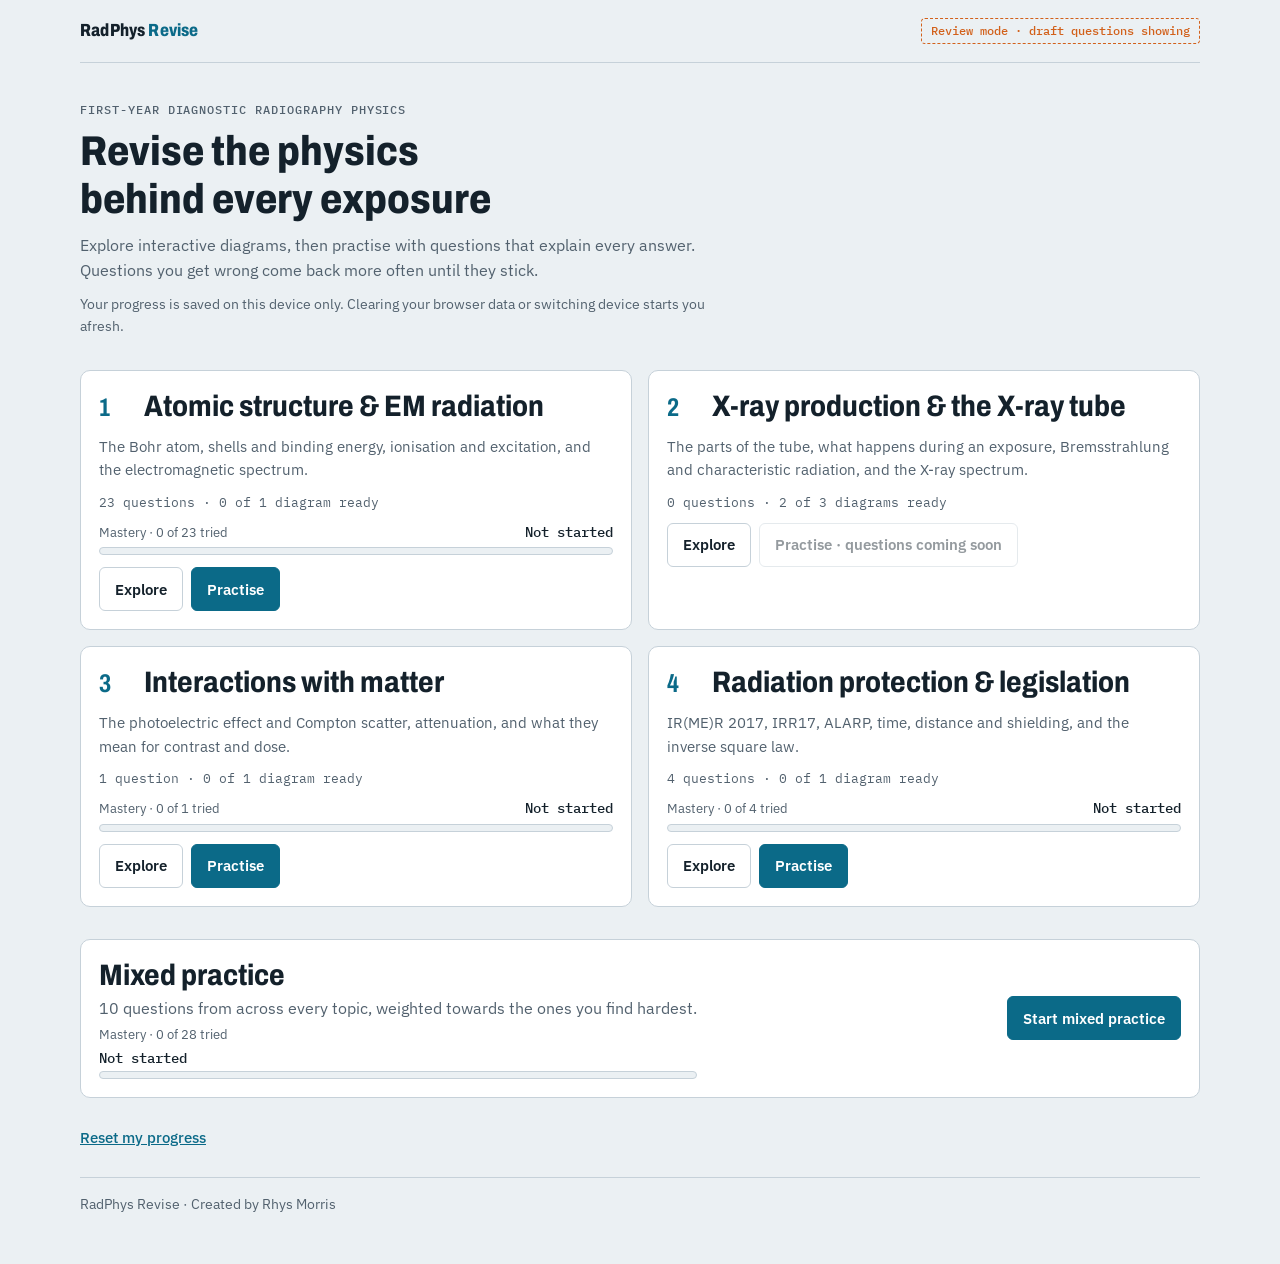
==== index.html @ 55dccd08 "Initial version of RadPhys Revise App shell (topics, explore, practise, mastery tracking, offline su" ====
<!doctype html>
<html lang="en-GB">
<head>
<meta charset="utf-8">
<meta name="viewport" content="width=device-width, initial-scale=1, viewport-fit=cover">
<title>RadPhys Revise</title>
<meta name="claude:viewport-fit-sides" content="cover">
<meta name="description" content="Revision for first-year diagnostic radiography physics: interactive diagrams and practice questions.">
<meta name="theme-color" content="#0B6A88">
<link rel="manifest" href="manifest.webmanifest">
<link rel="icon" href="icons/icon.svg" type="image/svg+xml">
<link rel="preconnect" href="https://fonts.googleapis.com">
<link rel="preconnect" href="https://fonts.gstatic.com" crossorigin>
<link rel="stylesheet" href="https://fonts.googleapis.com/css2?family=Archivo:wdth,wght@75..100,500..800&family=IBM+Plex+Mono:wght@400;500&family=IBM+Plex+Sans:wght@400;500;600&display=swap">
<link rel="stylesheet" href="css/app.css">
</head>
<body>
<main id="app" class="wrap" tabindex="-1">
  <p class="loading">Loading RadPhys Revise…</p>
</main>
<noscript><p class="wrap">RadPhys Revise needs JavaScript turned on.</p></noscript>
<script type="module" src="js/app.js"></script>
</body>
</html>
---- css/app.css ----
/* Layout: single centred column of views (home, explore, practise); explorer modules are diagram + panel, stacking on phones. */
:root {
  --paper: #EBF0F3;
  --surface: #FFFFFF;
  --ink: #14212B;
  --muted: #52616E;
  --line: #C6D1D9;
  --accent: #0B6A88;
  --accent-ink: #FFFFFF;
  --good: #1E7A45;
  --bad: #B3261E;
  --electron: #2A5FD4;
  --photon: #A12F88;
  --heat: #D2601A;
  --oil: #EEE8D6;
  --vacuum: #F8FAFC;
  --glass: #7FA6B9;
  --lead: #47505A;
  --metal: #8F9AA4;
  --tungsten: #59626B;
  --copper: #B06A33;
  --al: #B4C0C9;
  --font-display: "Archivo", "Arial Narrow", "Helvetica Neue", Arial, sans-serif;
  --font-body: "IBM Plex Sans", "Segoe UI", system-ui, sans-serif;
  --font-mono: "IBM Plex Mono", ui-monospace, Consolas, monospace;
}
@media (prefers-color-scheme: dark) {
  :root:not([data-theme="light"]) {
    --paper: #0D141A; --surface: #151F27; --ink: #E2E9EF; --muted: #92A2AF; --line: #2A3843;
    --accent: #4CB3D3; --accent-ink: #06222C; --good: #5CC98A; --bad: #F2877F;
    --electron: #7AA2FF; --photon: #E27BCB; --heat: #F28A3C;
    --oil: #2A2719; --vacuum: #0F1920; --glass: #5F8597; --lead: #8D97A1; --metal: #76818B;
    --tungsten: #A9B2BA; --copper: #D08F59; --al: #5E6C77; color-scheme: dark;
  }
}
:root[data-theme="dark"] {
  --paper: #0D141A; --surface: #151F27; --ink: #E2E9EF; --muted: #92A2AF; --line: #2A3843;
  --accent: #4CB3D3; --accent-ink: #06222C; --good: #5CC98A; --bad: #F2877F;
  --electron: #7AA2FF; --photon: #E27BCB; --heat: #F28A3C;
  --oil: #2A2719; --vacuum: #0F1920; --glass: #5F8597; --lead: #8D97A1; --metal: #76818B;
  --tungsten: #A9B2BA; --copper: #D08F59; --al: #5E6C77; color-scheme: dark;
}

* { box-sizing: border-box; }
html { -webkit-text-size-adjust: 100%; }
body {
  margin: 0;
  background: var(--paper); color: var(--ink);
  font: 16px/1.55 var(--font-body);
  padding-top: env(safe-area-inset-top, 0px);
  padding-bottom: env(safe-area-inset-bottom, 0px);
  padding-left: max(16px, env(safe-area-inset-left, 0px));
  padding-right: max(16px, env(safe-area-inset-right, 0px));
}
[hidden] { display: none !important; }
.wrap { max-width: 1120px; margin: 0 auto; display: grid; gap: 32px; padding-block: 0 48px; }
main:focus, [tabindex="-1"]:focus { outline: none; }
.loading { color: var(--muted); padding-block: 40px; }

h1, h2, h3 { font-family: var(--font-display); font-stretch: 85%; text-wrap: balance; margin: 0; line-height: 1.15; }
h1 { font-size: clamp(1.9rem, 4vw, 2.6rem); font-weight: 800; }
h2 { font-size: clamp(1.4rem, 3vw, 1.85rem); font-weight: 750; }
h3 { font-size: 1.1rem; font-weight: 700; font-stretch: 90%; }
p { margin: 0; }
a { color: var(--accent); }
.eyebrow { font: 500 0.75rem/1.2 var(--font-mono); letter-spacing: 0.08em; text-transform: uppercase; color: var(--muted); }
.muted { color: var(--muted); }
.sr { position: absolute; width: 1px; height: 1px; overflow: hidden; clip: rect(0 0 0 0); white-space: nowrap; }

/* Header and footer */
header.top { display: flex; flex-wrap: wrap; gap: 12px 20px; align-items: center; justify-content: space-between; padding-block: 18px; border-bottom: 1px solid var(--line); }
.brand { font: 800 1.1rem/1 var(--font-display); font-stretch: 80%; letter-spacing: 0.01em; color: var(--ink); text-decoration: none; }
.brand span { color: var(--accent); }
.crumbs { display: flex; flex-wrap: wrap; gap: 6px 14px; align-items: center; font-size: 0.92rem; }
.flag { font: 500 0.75rem/1.2 var(--font-mono); padding: 5px 9px; border: 1px dashed var(--heat); color: var(--heat); border-radius: 4px; }
footer.bottom { border-top: 1px solid var(--line); padding-top: 16px; color: var(--muted); font-size: 0.88rem; display: flex; flex-wrap: wrap; gap: 10px 24px; justify-content: space-between; align-items: center; }

/* Buttons */
button, .btn { font: 600 0.95rem/1 var(--font-body); color: var(--ink); background: var(--surface); border: 1px solid var(--line); border-radius: 6px; padding: 11px 15px; cursor: pointer; min-height: 44px; text-decoration: none; display: inline-flex; align-items: center; justify-content: center; gap: 6px; }
button:hover:not(:disabled), .btn:hover { border-color: var(--accent); }
button.primary, .btn.primary { background: var(--accent); color: var(--accent-ink); border-color: var(--accent); }
button.danger { color: var(--bad); border-color: var(--bad); }
button:disabled, .btn[aria-disabled="true"] { opacity: 0.45; cursor: default; pointer-events: none; }
button.link { background: none; border: none; padding: 0; min-height: 0; color: var(--accent); text-decoration: underline; font-weight: 500; }
:focus-visible { outline: 3px solid var(--accent); outline-offset: 2px; }
.controls { display: flex; flex-wrap: wrap; gap: 8px; }

/* Home */
.intro { display: grid; gap: 10px; max-width: 66ch; padding-top: 8px; }
.intro p { color: var(--muted); }
.device-note { font-size: 0.9rem; color: var(--muted); display: flex; gap: 8px; align-items: baseline; }
.topics { display: grid; grid-template-columns: repeat(2, minmax(0, 1fr)); gap: 16px; }
@media (max-width: 760px) { .topics { grid-template-columns: minmax(0, 1fr); } }
.topic { background: var(--surface); border: 1px solid var(--line); border-radius: 10px; padding: 18px; display: grid; gap: 12px; align-content: start; }
.topic-head { display: flex; gap: 14px; align-items: baseline; }
.topic-num { font: 700 1.6rem/1 var(--font-display); font-stretch: 75%; color: var(--accent); min-width: 1.2em; }
.topic p.blurb { color: var(--muted); font-size: 0.95rem; }
.counts { font: 400 0.8rem var(--font-mono); color: var(--muted); }
.mastery { display: grid; gap: 4px; }
.mastery-top { display: flex; justify-content: space-between; font-size: 0.82rem; color: var(--muted); }
.mastery-top b { font: 500 0.85rem var(--font-mono); color: var(--ink); font-variant-numeric: tabular-nums; }
.bar { height: 8px; border-radius: 4px; background: var(--paper); border: 1px solid var(--line); overflow: hidden; }
.bar i { display: block; height: 100%; background: var(--accent); }
.mixed { background: var(--surface); border: 1px solid var(--line); border-radius: 10px; padding: 18px; display: flex; flex-wrap: wrap; gap: 12px 24px; align-items: center; justify-content: space-between; }
.mixed div { display: grid; gap: 4px; max-width: 60ch; }
.reset-row { display: flex; flex-wrap: wrap; gap: 8px; align-items: center; }

/* Explore */
.module { display: grid; gap: 16px; }
.module-head { display: grid; gap: 6px; max-width: 70ch; }
.module-head p { color: var(--muted); }
.coming { background: var(--surface); border: 1px dashed var(--line); border-radius: 10px; padding: 18px; display: grid; gap: 4px; }
.coming p { color: var(--muted); }
.grid { display: grid; grid-template-columns: minmax(0, 3fr) minmax(0, 2fr); gap: 20px; align-items: start; }
@media (max-width: 880px) { .grid { grid-template-columns: minmax(0, 1fr); } }
.stage { background: var(--surface); border: 1px solid var(--line); border-radius: 10px; padding: 12px; display: grid; gap: 10px; min-width: 0; }
.stage svg { width: 100%; height: auto; display: block; }
.scale-note { font: 400 0.75rem/1.3 var(--font-mono); color: var(--muted); }
.panel { display: grid; gap: 16px; min-width: 0; }

/* Practise */
.practise { display: grid; gap: 20px; max-width: 760px; width: 100%; }
.q-meta { display: flex; flex-wrap: wrap; gap: 8px 14px; align-items: center; justify-content: space-between; }
.progress-dots { display: flex; gap: 4px; flex-wrap: wrap; }
.progress-dots i { width: 18px; height: 6px; border-radius: 3px; background: var(--line); }
.progress-dots i.done { background: var(--accent); }
.progress-dots i.now { background: var(--ink); }
.tags { display: flex; flex-wrap: wrap; gap: 6px; }
.tag { font: 500 0.72rem/1 var(--font-mono); padding: 5px 8px; border-radius: 999px; border: 1px solid var(--line); color: var(--muted); text-transform: uppercase; letter-spacing: 0.05em; }
.tag.draft { border-color: var(--heat); color: var(--heat); border-style: dashed; }
.tag.stretch { border-color: var(--accent); color: var(--accent); }
.q-card { background: var(--surface); border: 1px solid var(--line); border-radius: 10px; padding: 20px; display: grid; gap: 18px; }
.q-text { font: 600 1.15rem/1.45 var(--font-body); text-wrap: pretty; }
fieldset { border: 0; margin: 0; padding: 0; display: grid; gap: 8px; min-width: 0; }
.opt { display: flex; gap: 12px; align-items: flex-start; padding: 12px 14px; border: 1px solid var(--line); border-radius: 8px; cursor: pointer; background: var(--surface); }
.opt:hover { border-color: var(--accent); }
.opt input { margin: 3px 0 0; width: 18px; height: 18px; accent-color: var(--accent); flex: none; }
.opt:not(.is-correct, .is-wrong):has(input:checked) { border-color: var(--accent); box-shadow: inset 3px 0 0 var(--accent); }
.opt:has(input:focus-visible) { outline: 3px solid var(--accent); outline-offset: 2px; }
.opt .mark { margin-left: auto; font: 600 0.78rem var(--font-body); white-space: nowrap; }
.opt.is-correct { border-color: var(--good); box-shadow: inset 3px 0 0 var(--good); }
.opt.is-correct .mark { color: var(--good); }
.opt.is-wrong { border-color: var(--bad); box-shadow: inset 3px 0 0 var(--bad); }
.opt.is-wrong .mark { color: var(--bad); }
.locked .opt { cursor: default; }
.locked .opt:hover { border-color: var(--line); }
.locked .opt.is-correct:hover { border-color: var(--good); }
.locked .opt.is-wrong:hover { border-color: var(--bad); }
.field { display: grid; gap: 6px; }
.field label { font-weight: 600; }
.num-row { display: flex; gap: 10px; align-items: center; }
input[type="text"], textarea { font: 400 1rem var(--font-body); color: var(--ink); background: var(--paper); border: 1px solid var(--line); border-radius: 6px; padding: 10px 12px; width: 100%; }
.num-row input { max-width: 12rem; font-family: var(--font-mono); }
.unit { font: 500 1rem var(--font-mono); color: var(--muted); }
textarea { min-height: 9rem; resize: vertical; }
.feedback { display: grid; gap: 10px; border-top: 1px solid var(--line); padding-top: 16px; }
.verdict { font: 700 1.05rem var(--font-display); font-stretch: 90%; display: flex; gap: 8px; align-items: center; }
.verdict.good { color: var(--good); }
.verdict.bad { color: var(--bad); }
.verdict.self { color: var(--accent); }
.why { background: var(--paper); border-radius: 6px; padding: 10px 12px; font-size: 0.95rem; }
.working { margin: 0; padding-left: 1.3em; display: grid; gap: 4px; font-family: var(--font-mono); font-size: 0.92rem; }
.model { background: var(--paper); border-radius: 6px; padding: 12px 14px; display: grid; gap: 6px; }
.points { display: grid; gap: 6px; }
.point { display: flex; gap: 10px; align-items: flex-start; padding: 8px 10px; border: 1px solid var(--line); border-radius: 6px; cursor: pointer; }
.point input { margin: 3px 0 0; width: 18px; height: 18px; accent-color: var(--accent); flex: none; }
.point:has(input:checked) { border-color: var(--accent); }
.results { display: grid; gap: 16px; }
.score { font: 800 clamp(2.4rem, 7vw, 3.4rem)/1 var(--font-display); font-stretch: 80%; font-variant-numeric: tabular-nums; }
.review-list { list-style: none; margin: 0; padding: 0; display: grid; gap: 1px; background: var(--line); border: 1px solid var(--line); border-radius: 10px; overflow: hidden; }
.review-list li { background: var(--surface); padding: 12px 14px; display: flex; gap: 12px; align-items: baseline; }
.review-list .res { font: 600 0.8rem var(--font-mono); min-width: 4.5em; }
.res.good { color: var(--good); }
.res.bad { color: var(--bad); }
.res.self { color: var(--accent); }
.empty { background: var(--surface); border: 1px solid var(--line); border-radius: 10px; padding: 20px; display: grid; gap: 10px; }

/* ---------- Diagrams: tube ---------- */
.stepper { display: grid; gap: 12px; background: var(--surface); border: 1px solid var(--line); border-radius: 10px; padding: 16px; }
.step-meta { display: flex; align-items: center; justify-content: space-between; gap: 12px; }
.dots { display: flex; gap: 6px; }
.dots i { width: 22px; height: 6px; border-radius: 3px; background: var(--line); }
.dots i.on { background: var(--accent); }
.caption { min-height: 7.5em; display: grid; gap: 6px; align-content: start; }
.caption strong { font-family: var(--font-display); font-stretch: 90%; font-size: 1.05rem; }
.key { display: grid; grid-template-columns: repeat(2, minmax(0, 1fr)); gap: 6px; list-style: none; margin: 0; padding: 0; }
.key button { width: 100%; text-align: left; justify-content: flex-start; gap: 10px; font-weight: 500; padding: 8px 10px; }
.key button[aria-pressed="true"] { border-color: var(--accent); box-shadow: inset 3px 0 0 var(--accent); }
.num { font: 500 0.78rem/1 var(--font-mono); width: 24px; height: 24px; border-radius: 50%; display: inline-grid; place-items: center; background: var(--ink); color: var(--surface); flex: none; }
.key button[aria-pressed="true"] .num { background: var(--accent); color: var(--accent-ink); }
.part-card { background: var(--surface); border: 1px solid var(--line); border-radius: 10px; padding: 16px; display: grid; gap: 8px; }
.part-card .tip { font-size: 0.92rem; color: var(--muted); border-top: 1px solid var(--line); padding-top: 8px; }
.part-card .tip b { color: var(--ink); }

.oil { fill: var(--oil); }
.housing { fill: none; stroke: var(--lead); stroke-width: 7; }
.glass { fill: var(--vacuum); stroke: var(--glass); stroke-width: 3; }
.window { stroke: var(--vacuum); stroke-width: 4; stroke-dasharray: 3 3; }
.port { fill: var(--oil); }
.al { fill: var(--al); stroke: var(--lead); stroke-width: 1; }
.wire { stroke: var(--lead); stroke-width: 4; fill: none; }
.cup { fill: var(--metal); stroke: var(--lead); stroke-width: 1.5; }
.coil { fill: none; stroke: var(--tungsten); stroke-width: 2.2; stroke-linejoin: round; }
.disc { fill: var(--metal); stroke: var(--lead); stroke-width: 1.5; }
.track { stroke: var(--tungsten); stroke-width: 6; stroke-linecap: round; }
.stem { fill: var(--metal); }
.rotor { fill: var(--copper); stroke: var(--lead); stroke-width: 1.5; }
.stator { fill: var(--lead); }
.stator-coil { stroke: var(--copper); stroke-width: 2; }
.pol { font: 600 20px var(--font-mono); fill: var(--muted); }
.hit { fill: transparent; }
.part { cursor: pointer; transition: opacity .25s; }
svg.has-sel .part:not(.sel) { opacity: 0.35; }
.part.sel { filter: drop-shadow(0 0 5px var(--accent)); }
.badge circle { fill: var(--ink); }
.badge text { font: 500 13px var(--font-mono); fill: var(--surface); text-anchor: middle; dominant-baseline: central; }
.badge line { stroke: var(--ink); stroke-width: 1.2; }
.badge { cursor: pointer; }
.badge.sel circle { fill: var(--accent); }
.badge.sel text { fill: var(--accent-ink); }
.fx { opacity: 0; transition: opacity .5s; pointer-events: none; }
.on-1 .fx-1, .on-2 .fx-2, .on-3 .fx-3, .on-4 .fx-4, .on-5 .fx-5 { opacity: 1; }
.electron { fill: var(--electron); }
.photon { fill: none; stroke: var(--photon); stroke-width: 2.4; stroke-dasharray: 14 6; animation: flow 0.9s linear infinite; }
.photon.weak { stroke-width: 1.8; }
.stop { stroke: var(--photon); stroke-width: 2.4; }
.beam { fill: var(--photon); opacity: 0.12; }
.spin { fill: none; stroke: var(--accent); stroke-width: 2.5; stroke-dasharray: 10 6; animation: flow 0.6s linear infinite; }
.spin-head { fill: var(--accent); }
.fxlabel { font: 600 13px var(--font-mono); }
.fxlabel.heat-t { fill: var(--heat); }
.fxlabel.ph-t { fill: var(--photon); }
.fxlabel.el-t { fill: var(--electron); }
@keyframes flow { to { stroke-dashoffset: -20; } }

/* ---------- Diagrams: spectrum ---------- */
.sliders { display: grid; gap: 14px; background: var(--surface); border: 1px solid var(--line); border-radius: 10px; padding: 16px; }
.slider { display: grid; gap: 4px; }
.slider-top { display: flex; justify-content: space-between; align-items: baseline; gap: 8px; }
.slider label { font-weight: 600; }
.slider output { font: 500 1rem var(--font-mono); font-variant-numeric: tabular-nums; }
.slider small { color: var(--muted); font-size: 0.85rem; }
input[type="range"] { width: 100%; accent-color: var(--accent); min-height: 32px; }
.readouts { display: grid; grid-template-columns: repeat(2, minmax(0, 1fr)); gap: 1px; background: var(--line); border: 1px solid var(--line); border-radius: 10px; overflow: hidden; }
.readout { background: var(--surface); padding: 12px 14px; display: grid; gap: 2px; }
.readout span { font-size: 0.8rem; color: var(--muted); }
.readout b { font: 500 1.15rem var(--font-mono); font-variant-numeric: tabular-nums; }
.pill { display: inline-block; font: 600 0.8rem/1 var(--font-body); padding: 5px 8px; border-radius: 999px; border: 1px solid currentColor; }
.pill.yes { color: var(--photon); }
.pill.no { color: var(--muted); }
.summary { font-size: 0.95rem; background: var(--surface); border: 1px solid var(--line); border-radius: 10px; padding: 14px 16px; }
.try { display: grid; gap: 8px; }
.try ol { margin: 0; padding-left: 1.3em; display: grid; gap: 6px; color: var(--muted); }
.try ol b { color: var(--ink); font-weight: 600; }
.axis line, .axis path { stroke: var(--line); }
.axis text, .ax-title { font: 400 12px var(--font-mono); fill: var(--muted); }
.ax-title { font-size: 12.5px; }
.grid-l { stroke: var(--line); stroke-dasharray: 2 4; }
.curve { fill: none; stroke: var(--photon); stroke-width: 2.4; stroke-linejoin: round; }
.area { fill: var(--photon); opacity: 0.14; }
.pinned { fill: none; stroke: var(--muted); stroke-width: 2; stroke-dasharray: 6 5; }
.kvline { stroke: var(--accent); stroke-width: 1.5; stroke-dasharray: 4 4; }
.kvlabel { font: 600 12px var(--font-mono); fill: var(--accent); }
.linelabel { font: 600 12px var(--font-mono); fill: var(--photon); }
.meanmark { fill: var(--ink); }
.meanlabel { font: 500 11.5px var(--font-mono); fill: var(--ink); }
.legend { display: flex; flex-wrap: wrap; gap: 6px 18px; font: 400 0.8rem var(--font-mono); color: var(--muted); }
.legend i { display: inline-block; width: 22px; height: 0; border-top: 2.5px solid var(--photon); vertical-align: middle; margin-right: 6px; }
.legend i.dash { border-top: 2px dashed var(--muted); }

@media (prefers-reduced-motion: reduce) {
  .photon, .spin { animation: none; }
  .fx, .part { transition: none; }
}
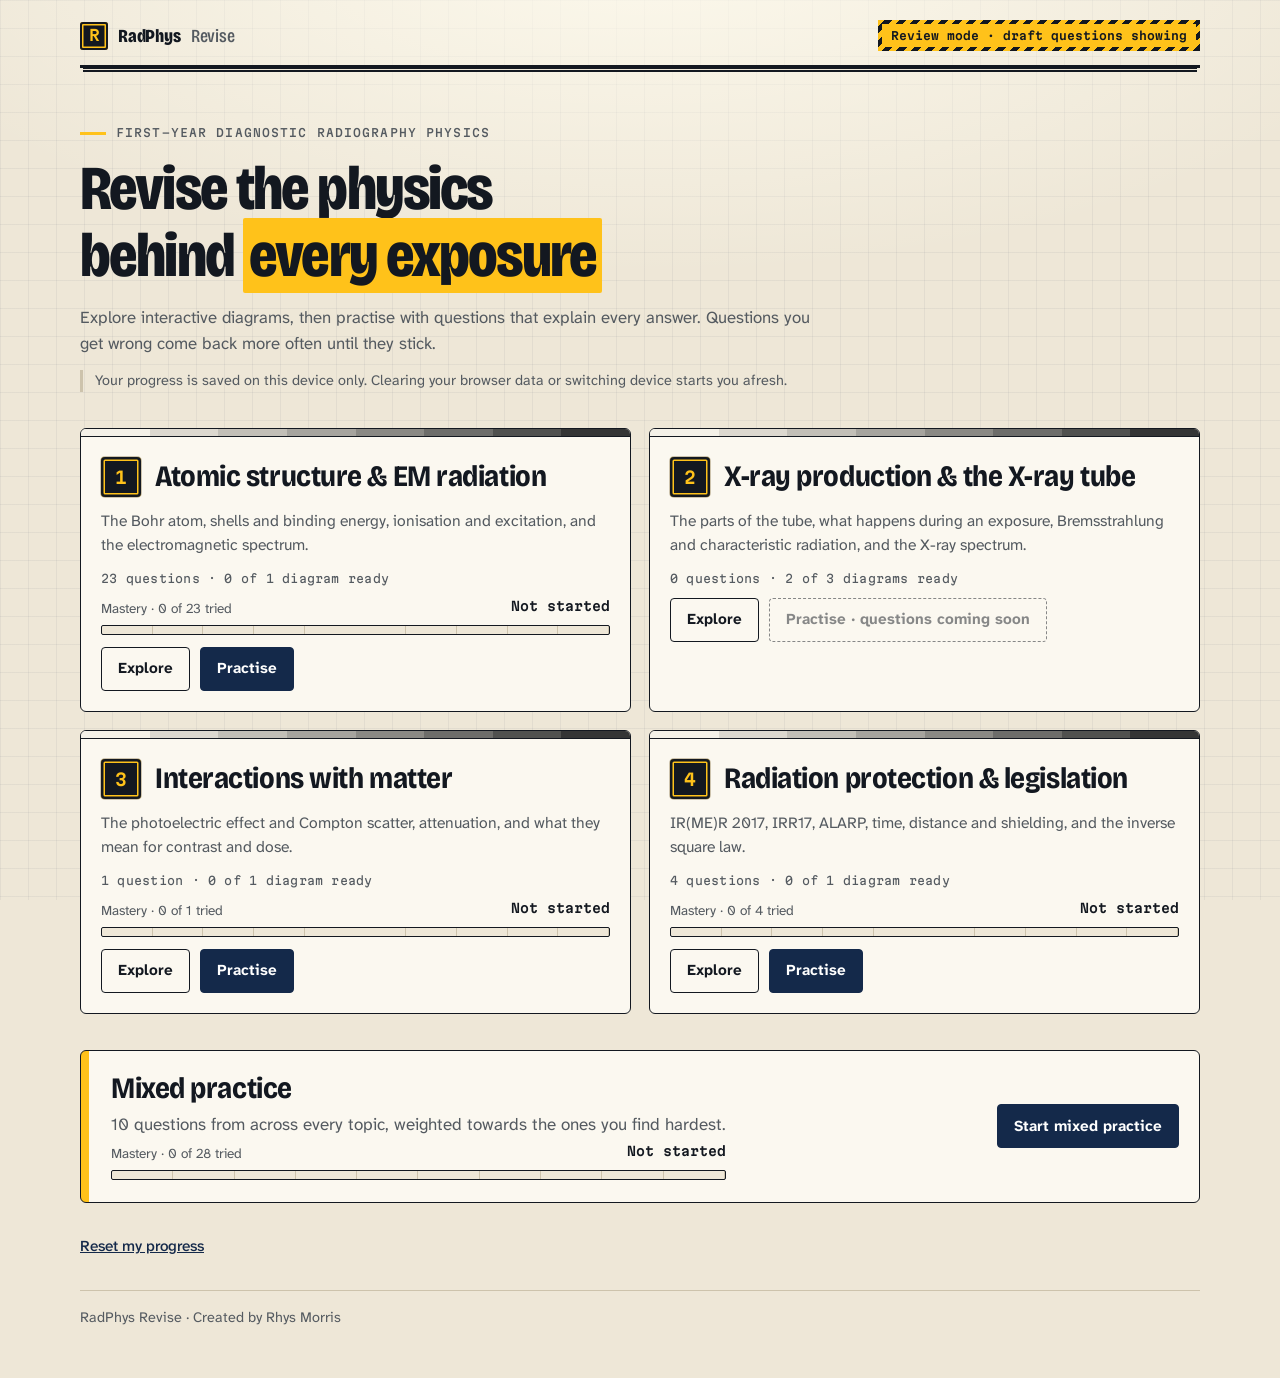
==== commit ffdab2ef: "Restyle the app shell with a radiography-themed look Light theme borrows a manila film envelope, dar" ====
--- a/index.html
+++ b/index.html
@@ -6,12 +6,13 @@
 <title>RadPhys Revise</title>
 <meta name="claude:viewport-fit-sides" content="cover">
 <meta name="description" content="Revision for first-year diagnostic radiography physics: interactive diagrams and practice questions.">
-<meta name="theme-color" content="#0B6A88">
+<meta name="theme-color" content="#EEE7D7" media="(prefers-color-scheme: light)">
+<meta name="theme-color" content="#09101A" media="(prefers-color-scheme: dark)">
 <link rel="manifest" href="manifest.webmanifest">
 <link rel="icon" href="icons/icon.svg" type="image/svg+xml">
 <link rel="preconnect" href="https://fonts.googleapis.com">
 <link rel="preconnect" href="https://fonts.gstatic.com" crossorigin>
-<link rel="stylesheet" href="https://fonts.googleapis.com/css2?family=Archivo:wdth,wght@75..100,500..800&family=IBM+Plex+Mono:wght@400;500&family=IBM+Plex+Sans:wght@400;500;600&display=swap">
+<link rel="stylesheet" href="https://fonts.googleapis.com/css2?family=Atkinson+Hyperlegible+Next:wght@400..800&family=Bricolage+Grotesque:opsz,wdth,wght@12..96,75..100,400..800&family=IBM+Plex+Mono:wght@400;500;600&family=Martian+Mono:wght@400..600&display=swap">
 <link rel="stylesheet" href="css/app.css">
 </head>
 <body>
--- a/css/app.css
+++ b/css/app.css
@@ -1,14 +1,26 @@
-/* Layout: single centred column of views (home, explore, practise); explorer modules are diagram + panel, stacking on phones. */
+/* Layout: single centred column of views (home, explore, practise); explorer modules are diagram + panel, stacking on phones.
+   Look: light theme is a manila film envelope, dark theme a reporting room; ink-navy dominant, radiation-warning yellow as the sharp accent.
+   Diagrams keep their signed-off palette and label font: see the [data-diagram] block below. */
 :root {
-  --paper: #EBF0F3;
-  --surface: #FFFFFF;
-  --ink: #14212B;
-  --muted: #52616E;
-  --line: #C6D1D9;
-  --accent: #0B6A88;
+  --paper: #EEE7D7;
+  --surface: #FBF8F0;
+  --ink: #131820;
+  --muted: #545A60;
+  --line: #CDC3AC;
+  --accent: #14294A;
   --accent-ink: #FFFFFF;
-  --good: #1E7A45;
-  --bad: #B3261E;
+  --signal: #FFC21A;
+  --signal-ink: #131820;
+  --marker: #131820;
+  --good: #1D7341;
+  --bad: #AE2419;
+  --glow: rgba(255, 252, 240, 0.9);
+  --grid: rgba(20, 41, 74, 0.055);
+  --wedge: linear-gradient(90deg, #F4F1E8 0 12.5%, #DCD8CF 0 25%, #C2BFB7 0 37.5%, #A6A49E 0 50%, #8A8984 0 62.5%, #6D6D6A 0 75%, #50514F 0 87.5%, #343535 0);
+
+  /* Signed-off diagram palette (unchanged from the prototypes) */
+  --dg-paper: #EBF0F3; --dg-surface: #FFFFFF; --dg-ink: #14212B; --dg-muted: #52616E; --dg-line: #C6D1D9;
+  --dg-accent: #0B6A88; --dg-accent-ink: #FFFFFF;
   --electron: #2A5FD4;
   --photon: #A12F88;
   --heat: #D2601A;
@@ -20,96 +32,131 @@
   --tungsten: #59626B;
   --copper: #B06A33;
   --al: #B4C0C9;
-  --font-display: "Archivo", "Arial Narrow", "Helvetica Neue", Arial, sans-serif;
-  --font-body: "IBM Plex Sans", "Segoe UI", system-ui, sans-serif;
-  --font-mono: "IBM Plex Mono", ui-monospace, Consolas, monospace;
+
+  --font-display: "Bricolage Grotesque", "Arial Narrow", "Helvetica Neue", Arial, sans-serif;
+  --font-body: "Atkinson Hyperlegible Next", "Atkinson Hyperlegible", Verdana, "Segoe UI", sans-serif;
+  --font-mono: "Martian Mono", ui-monospace, Consolas, monospace;
+  --font-dg-mono: "IBM Plex Mono", ui-monospace, Consolas, monospace;
+  --ease: cubic-bezier(.2, .7, .2, 1);
 }
 @media (prefers-color-scheme: dark) {
   :root:not([data-theme="light"]) {
-    --paper: #0D141A; --surface: #151F27; --ink: #E2E9EF; --muted: #92A2AF; --line: #2A3843;
-    --accent: #4CB3D3; --accent-ink: #06222C; --good: #5CC98A; --bad: #F2877F;
+    --paper: #09101A; --surface: #101A27; --ink: #E8EEF4; --muted: #9AA8B7; --line: #24344A;
+    --accent: #FFC93C; --accent-ink: #15110A; --signal: #FFC93C; --signal-ink: #15110A;
+    --good: #5CC98A; --bad: #F2877F;
+    --glow: rgba(120, 190, 255, 0.10); --grid: rgba(160, 200, 255, 0.045);
+    --wedge: linear-gradient(90deg, #E6EBF0 0 12.5%, #C3CAD2 0 25%, #A0A9B3 0 37.5%, #7F8994 0 50%, #616B76 0 62.5%, #47505A 0 75%, #303842 0 87.5%, #1D242C 0);
+    --dg-paper: #0D141A; --dg-surface: #151F27; --dg-ink: #E2E9EF; --dg-muted: #92A2AF; --dg-line: #2A3843;
+    --dg-accent: #4CB3D3; --dg-accent-ink: #06222C;
     --electron: #7AA2FF; --photon: #E27BCB; --heat: #F28A3C;
     --oil: #2A2719; --vacuum: #0F1920; --glass: #5F8597; --lead: #8D97A1; --metal: #76818B;
     --tungsten: #A9B2BA; --copper: #D08F59; --al: #5E6C77; color-scheme: dark;
   }
 }
 :root[data-theme="dark"] {
-  --paper: #0D141A; --surface: #151F27; --ink: #E2E9EF; --muted: #92A2AF; --line: #2A3843;
-  --accent: #4CB3D3; --accent-ink: #06222C; --good: #5CC98A; --bad: #F2877F;
+  --paper: #09101A; --surface: #101A27; --ink: #E8EEF4; --muted: #9AA8B7; --line: #24344A;
+  --accent: #FFC93C; --accent-ink: #15110A; --signal: #FFC93C; --signal-ink: #15110A;
+  --good: #5CC98A; --bad: #F2877F;
+  --glow: rgba(120, 190, 255, 0.10); --grid: rgba(160, 200, 255, 0.045);
+  --wedge: linear-gradient(90deg, #E6EBF0 0 12.5%, #C3CAD2 0 25%, #A0A9B3 0 37.5%, #7F8994 0 50%, #616B76 0 62.5%, #47505A 0 75%, #303842 0 87.5%, #1D242C 0);
+  --dg-paper: #0D141A; --dg-surface: #151F27; --dg-ink: #E2E9EF; --dg-muted: #92A2AF; --dg-line: #2A3843;
+  --dg-accent: #4CB3D3; --dg-accent-ink: #06222C;
   --electron: #7AA2FF; --photon: #E27BCB; --heat: #F28A3C;
   --oil: #2A2719; --vacuum: #0F1920; --glass: #5F8597; --lead: #8D97A1; --metal: #76818B;
   --tungsten: #A9B2BA; --copper: #D08F59; --al: #5E6C77; color-scheme: dark;
+}
+/* Inside a diagram, the shell tokens point back at the signed-off palette and label font. */
+[data-diagram] {
+  --paper: var(--dg-paper); --surface: var(--dg-surface); --ink: var(--dg-ink); --muted: var(--dg-muted);
+  --line: var(--dg-line); --accent: var(--dg-accent); --accent-ink: var(--dg-accent-ink);
+  --font-mono: var(--font-dg-mono);
 }
 
 * { box-sizing: border-box; }
 html { -webkit-text-size-adjust: 100%; }
 body {
   margin: 0;
-  background: var(--paper); color: var(--ink);
-  font: 16px/1.55 var(--font-body);
+  min-height: 100vh;
+  color: var(--ink);
+  background-color: var(--paper);
+  background-image:
+    radial-gradient(ellipse 90% 55% at 50% -8%, var(--glow), transparent 70%),
+    linear-gradient(var(--grid) 1px, transparent 1px),
+    linear-gradient(90deg, var(--grid) 1px, transparent 1px);
+  background-size: 100% 100%, 28px 28px, 28px 28px;
+  background-attachment: fixed;
+  font: 17px/1.55 var(--font-body);
   padding-top: env(safe-area-inset-top, 0px);
   padding-bottom: env(safe-area-inset-bottom, 0px);
   padding-left: max(16px, env(safe-area-inset-left, 0px));
   padding-right: max(16px, env(safe-area-inset-right, 0px));
 }
 [hidden] { display: none !important; }
-.wrap { max-width: 1120px; margin: 0 auto; display: grid; gap: 32px; padding-block: 0 48px; }
+.wrap { max-width: 1120px; margin: 0 auto; display: grid; gap: 36px; padding-block: 0 48px; }
 main:focus, [tabindex="-1"]:focus { outline: none; }
 .loading { color: var(--muted); padding-block: 40px; }
 
-h1, h2, h3 { font-family: var(--font-display); font-stretch: 85%; text-wrap: balance; margin: 0; line-height: 1.15; }
-h1 { font-size: clamp(1.9rem, 4vw, 2.6rem); font-weight: 800; }
-h2 { font-size: clamp(1.4rem, 3vw, 1.85rem); font-weight: 750; }
-h3 { font-size: 1.1rem; font-weight: 700; font-stretch: 90%; }
+h1, h2, h3 { font-family: var(--font-display); text-wrap: balance; margin: 0; line-height: 1.08; letter-spacing: -0.015em; }
+h1 { font-size: clamp(2.2rem, 5.6vw, 3.9rem); font-weight: 800; font-stretch: 82%; letter-spacing: -0.03em; }
+h1 em { font-style: normal; color: var(--signal-ink); background: var(--signal); padding: 0 0.1em; border-radius: 2px; -webkit-box-decoration-break: clone; box-decoration-break: clone; }
+h2 { font-size: clamp(1.4rem, 3vw, 1.85rem); font-weight: 720; font-stretch: 88%; }
+h3 { font-size: 1.1rem; font-weight: 700; }
 p { margin: 0; }
-a { color: var(--accent); }
-.eyebrow { font: 500 0.75rem/1.2 var(--font-mono); letter-spacing: 0.08em; text-transform: uppercase; color: var(--muted); }
+a { color: var(--accent); text-underline-offset: 0.18em; text-decoration-thickness: 1.5px; }
+.eyebrow { font: 500 0.7rem/1.3 var(--font-mono); letter-spacing: 0.1em; text-transform: uppercase; color: var(--muted); display: flex; align-items: center; gap: 10px; }
+.eyebrow::before { content: ""; width: 26px; height: 3px; background: var(--signal); flex: none; }
 .muted { color: var(--muted); }
 .sr { position: absolute; width: 1px; height: 1px; overflow: hidden; clip: rect(0 0 0 0); white-space: nowrap; }
 
 /* Header and footer */
-header.top { display: flex; flex-wrap: wrap; gap: 12px 20px; align-items: center; justify-content: space-between; padding-block: 18px; border-bottom: 1px solid var(--line); }
-.brand { font: 800 1.1rem/1 var(--font-display); font-stretch: 80%; letter-spacing: 0.01em; color: var(--ink); text-decoration: none; }
-.brand span { color: var(--accent); }
-.crumbs { display: flex; flex-wrap: wrap; gap: 6px 14px; align-items: center; font-size: 0.92rem; }
-.flag { font: 500 0.75rem/1.2 var(--font-mono); padding: 5px 9px; border: 1px dashed var(--heat); color: var(--heat); border-radius: 4px; }
-footer.bottom { border-top: 1px solid var(--line); padding-top: 16px; color: var(--muted); font-size: 0.88rem; display: flex; flex-wrap: wrap; gap: 10px 24px; justify-content: space-between; align-items: center; }
+header.top { display: flex; flex-wrap: wrap; gap: 12px 20px; align-items: center; justify-content: space-between; padding-block: 20px 14px; border-bottom: 3px solid var(--ink); box-shadow: 0 4px 0 -3px var(--ink), 0 5px 0 -3px var(--paper), 0 7px 0 -3px var(--ink); margin-bottom: 4px; }
+.brand { font: 800 1.15rem/1 var(--font-display); font-stretch: 78%; letter-spacing: -0.01em; color: var(--ink); text-decoration: none; display: inline-flex; align-items: center; gap: 10px; }
+.brand::before { content: "R" / ""; font: 600 0.95rem/1 var(--font-mono); width: 28px; height: 28px; display: grid; place-items: center; background: var(--marker); color: var(--signal); border-radius: 3px; box-shadow: inset 0 0 0 2px var(--marker), inset 0 0 0 3.5px var(--signal); }
+.brand span { color: var(--muted); font-weight: 500; }
+.crumbs { display: flex; flex-wrap: wrap; gap: 6px 18px; align-items: center; font-size: 0.95rem; }
+.flag { font: 600 0.7rem/1.2 var(--font-mono); padding: 5px 9px; background: var(--signal); color: var(--signal-ink); border: 4px solid; border-image: repeating-linear-gradient(-45deg, var(--signal-ink) 0 5px, var(--signal) 5px 10px) 4; }
+footer.bottom { border-top: 1px solid var(--line); padding-top: 16px; color: var(--muted); font-size: 0.9rem; display: flex; flex-wrap: wrap; gap: 10px 24px; justify-content: space-between; align-items: center; }
 
 /* Buttons */
-button, .btn { font: 600 0.95rem/1 var(--font-body); color: var(--ink); background: var(--surface); border: 1px solid var(--line); border-radius: 6px; padding: 11px 15px; cursor: pointer; min-height: 44px; text-decoration: none; display: inline-flex; align-items: center; justify-content: center; gap: 6px; }
-button:hover:not(:disabled), .btn:hover { border-color: var(--accent); }
+button, .btn { font: 700 0.95rem/1 var(--font-body); color: var(--ink); background: var(--surface); border: 1.5px solid var(--ink); border-radius: 4px; padding: 11px 16px; cursor: pointer; min-height: 44px; text-decoration: none; display: inline-flex; align-items: center; justify-content: center; gap: 6px; transition: transform .15s var(--ease), box-shadow .15s var(--ease), background-color .15s; }
+button:hover:not(:disabled), .btn:hover { box-shadow: 3px 3px 0 var(--ink); transform: translate(-1px, -1px); }
+button:active:not(:disabled), .btn:active { box-shadow: none; transform: none; }
 button.primary, .btn.primary { background: var(--accent); color: var(--accent-ink); border-color: var(--accent); }
+button.primary:hover:not(:disabled), .btn.primary:hover { box-shadow: 3px 3px 0 var(--signal), 3px 3px 0 1.5px var(--ink); }
 button.danger { color: var(--bad); border-color: var(--bad); }
-button:disabled, .btn[aria-disabled="true"] { opacity: 0.45; cursor: default; pointer-events: none; }
-button.link { background: none; border: none; padding: 0; min-height: 0; color: var(--accent); text-decoration: underline; font-weight: 500; }
-:focus-visible { outline: 3px solid var(--accent); outline-offset: 2px; }
-.controls { display: flex; flex-wrap: wrap; gap: 8px; }
+button:disabled, .btn[aria-disabled="true"] { opacity: 0.5; cursor: default; pointer-events: none; border-style: dashed; }
+button.link { background: none; border: none; padding: 0; min-height: 0; color: var(--accent); text-decoration: underline; font-weight: 500; box-shadow: none; transform: none; }
+:focus-visible { outline: 3px solid var(--accent); outline-offset: 3px; }
+.controls { display: flex; flex-wrap: wrap; gap: 10px; }
 
 /* Home */
-.intro { display: grid; gap: 10px; max-width: 66ch; padding-top: 8px; }
-.intro p { color: var(--muted); }
-.device-note { font-size: 0.9rem; color: var(--muted); display: flex; gap: 8px; align-items: baseline; }
-.topics { display: grid; grid-template-columns: repeat(2, minmax(0, 1fr)); gap: 16px; }
+.intro { display: grid; gap: 14px; max-width: 68ch; padding-top: 18px; }
+.intro p { color: var(--muted); font-size: 1.05rem; }
+.intro p.eyebrow { font-size: 0.7rem; }
+.device-note { font-size: 0.9rem !important; display: flex; gap: 8px; align-items: baseline; border-left: 3px solid var(--line); padding-left: 12px; }
+.topics { display: grid; grid-template-columns: repeat(2, minmax(0, 1fr)); gap: 18px; counter-reset: topic; }
 @media (max-width: 760px) { .topics { grid-template-columns: minmax(0, 1fr); } }
-.topic { background: var(--surface); border: 1px solid var(--line); border-radius: 10px; padding: 18px; display: grid; gap: 12px; align-content: start; }
-.topic-head { display: flex; gap: 14px; align-items: baseline; }
-.topic-num { font: 700 1.6rem/1 var(--font-display); font-stretch: 75%; color: var(--accent); min-width: 1.2em; }
-.topic p.blurb { color: var(--muted); font-size: 0.95rem; }
-.counts { font: 400 0.8rem var(--font-mono); color: var(--muted); }
-.mastery { display: grid; gap: 4px; }
-.mastery-top { display: flex; justify-content: space-between; font-size: 0.82rem; color: var(--muted); }
-.mastery-top b { font: 500 0.85rem var(--font-mono); color: var(--ink); font-variant-numeric: tabular-nums; }
-.bar { height: 8px; border-radius: 4px; background: var(--paper); border: 1px solid var(--line); overflow: hidden; }
-.bar i { display: block; height: 100%; background: var(--accent); }
-.mixed { background: var(--surface); border: 1px solid var(--line); border-radius: 10px; padding: 18px; display: flex; flex-wrap: wrap; gap: 12px 24px; align-items: center; justify-content: space-between; }
-.mixed div { display: grid; gap: 4px; max-width: 60ch; }
+.topic, .mixed, .coming, .empty, .q-card { background: var(--surface); border: 1.5px solid var(--ink); border-radius: 6px; }
+.topic { padding: 22px 20px 20px; display: grid; gap: 12px; align-content: start; position: relative; overflow: hidden; }
+.topic::before { content: ""; position: absolute; inset: 0 0 auto 0; height: 7px; background: var(--wedge); border-bottom: 1.5px solid var(--ink); }
+.topic-head { display: flex; gap: 14px; align-items: center; padding-top: 6px; }
+.topic-num { font: 600 1.05rem/1 var(--font-mono); width: 40px; height: 40px; display: grid; place-items: center; flex: none; background: var(--marker); color: var(--signal); border-radius: 4px; box-shadow: 0 0 0 1px var(--line), inset 0 0 0 2.5px var(--marker), inset 0 0 0 4px var(--signal); }
+.topic p.blurb { color: var(--muted); font-size: 0.98rem; }
+.counts { font: 400 0.72rem/1.4 var(--font-mono); color: var(--muted); letter-spacing: 0.02em; }
+.mastery { display: grid; gap: 6px; }
+.mastery-top { display: flex; justify-content: space-between; font-size: 0.85rem; color: var(--muted); }
+.mastery-top b { font: 600 0.8rem var(--font-mono); color: var(--ink); font-variant-numeric: tabular-nums; }
+.bar { height: 10px; border-radius: 2px; border: 1.5px solid var(--ink); overflow: hidden; background: repeating-linear-gradient(90deg, transparent 0 calc(10% - 1px), var(--line) calc(10% - 1px) 10%), var(--paper); }
+.bar i { display: block; height: 100%; background: var(--accent); transform-origin: left; animation: fill .9s .35s var(--ease) both; }
+.mixed { padding: 22px 20px; display: flex; flex-wrap: wrap; gap: 14px 24px; align-items: center; justify-content: space-between; background: linear-gradient(90deg, var(--signal) 0 8px, var(--surface) 8px); padding-left: 30px; }
+.mixed > div { display: grid; gap: 6px; max-width: 60ch; }
 .reset-row { display: flex; flex-wrap: wrap; gap: 8px; align-items: center; }
 
 /* Explore */
 .module { display: grid; gap: 16px; }
 .module-head { display: grid; gap: 6px; max-width: 70ch; }
 .module-head p { color: var(--muted); }
-.coming { background: var(--surface); border: 1px dashed var(--line); border-radius: 10px; padding: 18px; display: grid; gap: 4px; }
+.coming { border-style: dashed; padding: 18px 20px; display: grid; gap: 4px; background: transparent; }
 .coming p { color: var(--muted); }
 .grid { display: grid; grid-template-columns: minmax(0, 3fr) minmax(0, 2fr); gap: 20px; align-items: start; }
 @media (max-width: 880px) { .grid { grid-template-columns: minmax(0, 1fr); } }
@@ -121,59 +168,86 @@
 /* Practise */
 .practise { display: grid; gap: 20px; max-width: 760px; width: 100%; }
 .q-meta { display: flex; flex-wrap: wrap; gap: 8px 14px; align-items: center; justify-content: space-between; }
-.progress-dots { display: flex; gap: 4px; flex-wrap: wrap; }
-.progress-dots i { width: 18px; height: 6px; border-radius: 3px; background: var(--line); }
+.progress-dots { display: flex; gap: 3px; flex-wrap: wrap; }
+.progress-dots i { width: 20px; height: 8px; border-radius: 1px; background: var(--line); }
 .progress-dots i.done { background: var(--accent); }
-.progress-dots i.now { background: var(--ink); }
+.progress-dots i.now { background: var(--signal); box-shadow: inset 0 0 0 1.5px var(--ink); }
 .tags { display: flex; flex-wrap: wrap; gap: 6px; }
-.tag { font: 500 0.72rem/1 var(--font-mono); padding: 5px 8px; border-radius: 999px; border: 1px solid var(--line); color: var(--muted); text-transform: uppercase; letter-spacing: 0.05em; }
-.tag.draft { border-color: var(--heat); color: var(--heat); border-style: dashed; }
-.tag.stretch { border-color: var(--accent); color: var(--accent); }
-.q-card { background: var(--surface); border: 1px solid var(--line); border-radius: 10px; padding: 20px; display: grid; gap: 18px; }
-.q-text { font: 600 1.15rem/1.45 var(--font-body); text-wrap: pretty; }
+.tag { font: 500 0.66rem/1 var(--font-mono); padding: 6px 9px; border-radius: 3px; border: 1px solid var(--line); color: var(--muted); text-transform: uppercase; letter-spacing: 0.06em; }
+.tag.draft { border-color: var(--bad); color: var(--bad); border-style: dashed; }
+.tag.stretch { border-color: var(--ink); color: var(--ink); background: var(--signal); color: var(--signal-ink); }
+.q-card { padding: 24px 22px; display: grid; gap: 18px; box-shadow: 6px 6px 0 -1.5px var(--paper), 6px 6px 0 0 var(--ink); animation: rise .45s var(--ease) both; }
+.q-text { font: 700 1.2rem/1.45 var(--font-body); text-wrap: pretty; }
 fieldset { border: 0; margin: 0; padding: 0; display: grid; gap: 8px; min-width: 0; }
-.opt { display: flex; gap: 12px; align-items: flex-start; padding: 12px 14px; border: 1px solid var(--line); border-radius: 8px; cursor: pointer; background: var(--surface); }
-.opt:hover { border-color: var(--accent); }
+.opt { display: flex; gap: 12px; align-items: flex-start; padding: 13px 14px; border: 1.5px solid var(--line); border-radius: 4px; cursor: pointer; background: var(--surface); transition: border-color .15s, box-shadow .15s; }
+.opt:hover { border-color: var(--ink); }
 .opt input { margin: 3px 0 0; width: 18px; height: 18px; accent-color: var(--accent); flex: none; }
-.opt:not(.is-correct, .is-wrong):has(input:checked) { border-color: var(--accent); box-shadow: inset 3px 0 0 var(--accent); }
+.opt:not(.is-correct, .is-wrong):has(input:checked) { border-color: var(--ink); box-shadow: inset 5px 0 0 var(--signal), inset 6.5px 0 0 var(--ink); }
 .opt:has(input:focus-visible) { outline: 3px solid var(--accent); outline-offset: 2px; }
-.opt .mark { margin-left: auto; font: 600 0.78rem var(--font-body); white-space: nowrap; }
-.opt.is-correct { border-color: var(--good); box-shadow: inset 3px 0 0 var(--good); }
+.opt .mark { margin-left: auto; font: 700 0.8rem var(--font-body); white-space: nowrap; }
+.opt.is-correct { border-color: var(--good); box-shadow: inset 5px 0 0 var(--good); }
 .opt.is-correct .mark { color: var(--good); }
-.opt.is-wrong { border-color: var(--bad); box-shadow: inset 3px 0 0 var(--bad); }
+.opt.is-wrong { border-color: var(--bad); box-shadow: inset 5px 0 0 var(--bad); }
 .opt.is-wrong .mark { color: var(--bad); }
 .locked .opt { cursor: default; }
 .locked .opt:hover { border-color: var(--line); }
 .locked .opt.is-correct:hover { border-color: var(--good); }
 .locked .opt.is-wrong:hover { border-color: var(--bad); }
 .field { display: grid; gap: 6px; }
-.field label { font-weight: 600; }
+.field label { font-weight: 700; }
 .num-row { display: flex; gap: 10px; align-items: center; }
-input[type="text"], textarea { font: 400 1rem var(--font-body); color: var(--ink); background: var(--paper); border: 1px solid var(--line); border-radius: 6px; padding: 10px 12px; width: 100%; }
-.num-row input { max-width: 12rem; font-family: var(--font-mono); }
-.unit { font: 500 1rem var(--font-mono); color: var(--muted); }
+input[type="text"], textarea { font: 400 1rem var(--font-body); color: var(--ink); background: var(--paper); border: 1.5px solid var(--ink); border-radius: 4px; padding: 10px 12px; width: 100%; }
+.num-row input { max-width: 12rem; font-family: var(--font-mono); font-size: 0.95rem; }
+.unit { font: 500 0.95rem var(--font-mono); color: var(--muted); }
 textarea { min-height: 9rem; resize: vertical; }
-.feedback { display: grid; gap: 10px; border-top: 1px solid var(--line); padding-top: 16px; }
-.verdict { font: 700 1.05rem var(--font-display); font-stretch: 90%; display: flex; gap: 8px; align-items: center; }
+.feedback { display: grid; gap: 10px; border-top: 1.5px dashed var(--line); padding-top: 16px; animation: rise .35s var(--ease) both; }
+.verdict { font: 800 1.15rem var(--font-display); font-stretch: 88%; display: flex; gap: 8px; align-items: center; }
 .verdict.good { color: var(--good); }
 .verdict.bad { color: var(--bad); }
 .verdict.self { color: var(--accent); }
-.why { background: var(--paper); border-radius: 6px; padding: 10px 12px; font-size: 0.95rem; }
-.working { margin: 0; padding-left: 1.3em; display: grid; gap: 4px; font-family: var(--font-mono); font-size: 0.92rem; }
-.model { background: var(--paper); border-radius: 6px; padding: 12px 14px; display: grid; gap: 6px; }
+.why { background: var(--paper); border-left: 3px solid var(--ink); border-radius: 0 4px 4px 0; padding: 10px 12px; font-size: 0.97rem; }
+.working { margin: 0; padding-left: 1.4em; display: grid; gap: 4px; font-family: var(--font-mono); font-size: 0.85rem; }
+.model { background: var(--paper); border-left: 3px solid var(--signal); border-radius: 0 4px 4px 0; padding: 12px 14px; display: grid; gap: 6px; }
 .points { display: grid; gap: 6px; }
-.point { display: flex; gap: 10px; align-items: flex-start; padding: 8px 10px; border: 1px solid var(--line); border-radius: 6px; cursor: pointer; }
+.point { display: flex; gap: 10px; align-items: flex-start; padding: 9px 11px; border: 1.5px solid var(--line); border-radius: 4px; cursor: pointer; }
 .point input { margin: 3px 0 0; width: 18px; height: 18px; accent-color: var(--accent); flex: none; }
-.point:has(input:checked) { border-color: var(--accent); }
+.point:has(input:checked) { border-color: var(--ink); }
 .results { display: grid; gap: 16px; }
-.score { font: 800 clamp(2.4rem, 7vw, 3.4rem)/1 var(--font-display); font-stretch: 80%; font-variant-numeric: tabular-nums; }
-.review-list { list-style: none; margin: 0; padding: 0; display: grid; gap: 1px; background: var(--line); border: 1px solid var(--line); border-radius: 10px; overflow: hidden; }
+.score { font: 800 clamp(3rem, 10vw, 5rem)/0.95 var(--font-display); font-stretch: 75%; letter-spacing: -0.04em; font-variant-numeric: tabular-nums; animation: rise .6s var(--ease) both; }
+.review-list { list-style: none; margin: 0; padding: 0; display: grid; gap: 1.5px; background: var(--ink); border: 1.5px solid var(--ink); border-radius: 6px; overflow: hidden; }
 .review-list li { background: var(--surface); padding: 12px 14px; display: flex; gap: 12px; align-items: baseline; }
-.review-list .res { font: 600 0.8rem var(--font-mono); min-width: 4.5em; }
+.review-list .res { font: 600 0.72rem var(--font-mono); min-width: 5.5em; text-transform: uppercase; }
 .res.good { color: var(--good); }
 .res.bad { color: var(--bad); }
 .res.self { color: var(--accent); }
-.empty { background: var(--surface); border: 1px solid var(--line); border-radius: 10px; padding: 20px; display: grid; gap: 10px; }
+.empty { padding: 22px; display: grid; gap: 10px; }
+
+/* Diagram controls keep the signed-off look. */
+[data-diagram] .eyebrow::before { display: none; }
+[data-diagram] button { border: 1px solid var(--line); border-radius: 6px; font-weight: 600; }
+[data-diagram] button:hover:not(:disabled) { border-color: var(--accent); transform: none; }
+[data-diagram] button:hover:not(:disabled):not([aria-pressed="true"]) { box-shadow: none; }
+[data-diagram] button.primary { border-color: var(--accent); }
+
+/* Page-load reveal: header, intro, then cards one after another. */
+@keyframes rise { from { opacity: 0; transform: translateY(14px); } to { opacity: 1; transform: none; } }
+@keyframes fill { from { transform: scaleX(0); } to { transform: scaleX(1); } }
+.wrap > * { animation: rise .55s var(--ease) both; }
+.wrap > :nth-child(2) { animation-delay: .06s; }
+.wrap > :nth-child(3) { animation-delay: .14s; }
+.wrap > :nth-child(n+4) { animation-delay: .22s; }
+.topics > .topic { animation: rise .55s var(--ease) both; }
+.topics > .topic:nth-child(1) { animation-delay: .18s; }
+.topics > .topic:nth-child(2) { animation-delay: .26s; }
+.topics > .topic:nth-child(3) { animation-delay: .34s; }
+.topics > .topic:nth-child(4) { animation-delay: .42s; }
+.topics > .topic:nth-child(n+5) { animation-delay: .5s; }
+.topics { animation: none !important; }
+@media (prefers-reduced-motion: reduce) {
+  .wrap > *, .topics > .topic, .q-card, .feedback, .score, .bar i { animation: none; }
+  button, .btn { transition: none; }
+  button:hover:not(:disabled), .btn:hover { transform: none; }
+}
 
 /* ---------- Diagrams: tube ---------- */
 .stepper { display: grid; gap: 12px; background: var(--surface); border: 1px solid var(--line); border-radius: 10px; padding: 16px; }
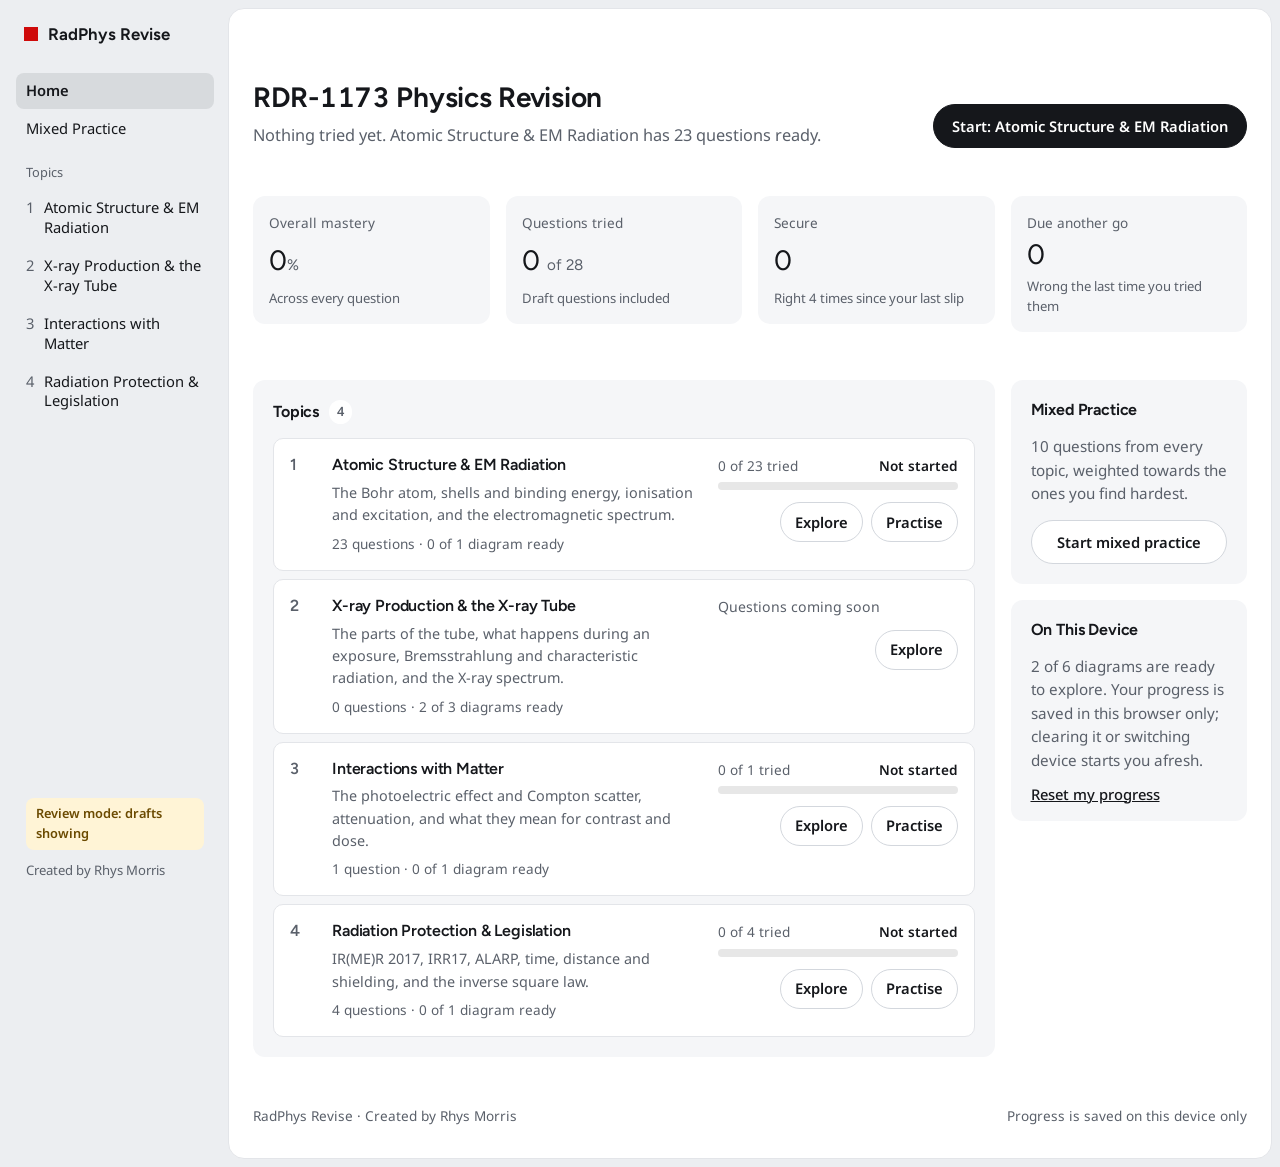
==== commit 6f89a123: "Restyle the app with Bangor University colours and type Figtree headings in Title Case and Noto Sans" ====
--- a/index.html
+++ b/index.html
@@ -6,20 +6,25 @@
 <title>RadPhys Revise</title>
 <meta name="claude:viewport-fit-sides" content="cover">
 <meta name="description" content="Revision for first-year diagnostic radiography physics: interactive diagrams and practice questions.">
-<meta name="theme-color" content="#EEE7D7" media="(prefers-color-scheme: light)">
-<meta name="theme-color" content="#09101A" media="(prefers-color-scheme: dark)">
+<meta name="theme-color" content="#ECEEF1" media="(prefers-color-scheme: light)">
+<meta name="theme-color" content="#0E0F11" media="(prefers-color-scheme: dark)">
 <link rel="manifest" href="manifest.webmanifest">
 <link rel="icon" href="icons/icon.svg" type="image/svg+xml">
 <link rel="preconnect" href="https://fonts.googleapis.com">
 <link rel="preconnect" href="https://fonts.gstatic.com" crossorigin>
-<link rel="stylesheet" href="https://fonts.googleapis.com/css2?family=Atkinson+Hyperlegible+Next:wght@400..800&family=Bricolage+Grotesque:opsz,wdth,wght@12..96,75..100,400..800&family=IBM+Plex+Mono:wght@400;500;600&family=Martian+Mono:wght@400..600&display=swap">
+<link rel="stylesheet" href="https://fonts.googleapis.com/css2?family=Figtree:wght@500..700&family=Noto+Sans:wght@400..600&display=swap">
 <link rel="stylesheet" href="css/app.css">
 </head>
 <body>
-<main id="app" class="wrap" tabindex="-1">
-  <p class="loading">Loading RadPhys Revise…</p>
-</main>
-<noscript><p class="wrap">RadPhys Revise needs JavaScript turned on.</p></noscript>
+<div class="shell">
+  <nav class="side" id="side" aria-label="Main">
+    <a class="brand" href="#home"><span class="brand-mark" aria-hidden="true"></span>RadPhys Revise</a>
+  </nav>
+  <main id="app" class="sheet" tabindex="-1">
+    <p class="loading">Loading RadPhys Revise…</p>
+    <noscript><p>RadPhys Revise needs JavaScript turned on.</p></noscript>
+  </main>
+</div>
 <script type="module" src="js/app.js"></script>
 </body>
 </html>
--- a/css/app.css
+++ b/css/app.css
@@ -1,26 +1,34 @@
-/* Layout: single centred column of views (home, explore, practise); explorer modules are diagram + panel, stacking on phones.
-   Look: light theme is a manila film envelope, dark theme a reporting room; ink-navy dominant, radiation-warning yellow as the sharp accent.
-   Diagrams keep their signed-off palette and label font: see the [data-diagram] block below. */
+/* Layout: an L-shaped frame (sidebar on a slate-tinted ground) around a white sheet that holds each view.
+   Home, explore and practise sit on a 12-column grid: 1100px wide, 16px gutters, so 12 × 77px + 11 × 16px = 1100px.
+   Brand: Bangor University colours and type. Red marks the brand and what needs attention (a wrong answer, a question due again);
+   Sun fills mastery; buttons are near-black. Diagram colours are separate (--dg-*) and unchanged from the signed-off style. */
 :root {
-  --paper: #EEE7D7;
-  --surface: #FBF8F0;
-  --ink: #131820;
-  --muted: #545A60;
-  --line: #CDC3AC;
-  --accent: #14294A;
-  --accent-ink: #FFFFFF;
-  --signal: #FFC21A;
-  --signal-ink: #131820;
-  --marker: #131820;
-  --good: #1D7341;
-  --bad: #AE2419;
-  --glow: rgba(255, 252, 240, 0.9);
-  --grid: rgba(20, 41, 74, 0.055);
-  --wedge: linear-gradient(90deg, #F4F1E8 0 12.5%, #DCD8CF 0 25%, #C2BFB7 0 37.5%, #A6A49E 0 50%, #8A8984 0 62.5%, #6D6D6A 0 75%, #50514F 0 87.5%, #343535 0);
-
-  /* Signed-off diagram palette (unchanged from the prototypes) */
-  --dg-paper: #EBF0F3; --dg-surface: #FFFFFF; --dg-ink: #14212B; --dg-muted: #52616E; --dg-line: #C6D1D9;
-  --dg-accent: #0B6A88; --dg-accent-ink: #FFFFFF;
+  --chrome: #ECEEF1;      /* slate-tinted frame */
+  --sheet: #FFFFFF;
+  --panel: #F5F6F8;       /* tonal panel, one step off the sheet */
+  --raised: #FFFFFF;      /* row cards inside a panel */
+  --edge: #E3E5E9;
+  --control: #D3D7DD;
+  --ink: #15171B;
+  --muted: #5A606A;
+  --brand: #CF0A0A;       /* Bangor red #ED0000, deepened to pass 4.5:1 on white */
+  --brand-tint: #FCEBEA;
+  --sun: #FDB913;         /* Bangor Sun */
+  --sun-tint: #FFF4D6;
+  --sun-ink: #6B4A00;
+  --primary: #15171B;
+  --primary-ink: #FFFFFF;
+  --good: #1E7A45;
+  --good-tint: #E7F4EC;
+  --bad: var(--brand);
+  --bad-tint: var(--brand-tint);
+
+  /* Diagram palette (signed off 29 October 2026). */
+  --paper: #EBF0F3;
+  --surface: #FFFFFF;
+  --line: #C6D1D9;
+  --dg-accent: #0B6A88;
+  --dg-accent-ink: #FFFFFF;
   --electron: #2A5FD4;
   --photon: #A12F88;
   --heat: #D2601A;
@@ -33,236 +41,260 @@
   --copper: #B06A33;
   --al: #B4C0C9;
 
-  --font-display: "Bricolage Grotesque", "Arial Narrow", "Helvetica Neue", Arial, sans-serif;
-  --font-body: "Atkinson Hyperlegible Next", "Atkinson Hyperlegible", Verdana, "Segoe UI", sans-serif;
-  --font-mono: "Martian Mono", ui-monospace, Consolas, monospace;
-  --font-dg-mono: "IBM Plex Mono", ui-monospace, Consolas, monospace;
-  --ease: cubic-bezier(.2, .7, .2, 1);
+  --font-display: "Figtree", "Segoe UI", system-ui, sans-serif;
+  --font-body: "Noto Sans", "Segoe UI", system-ui, sans-serif;
+  --pill: 999px;
+  --r-panel: 12px;
+  --r-row: 10px;
 }
 @media (prefers-color-scheme: dark) {
   :root:not([data-theme="light"]) {
-    --paper: #09101A; --surface: #101A27; --ink: #E8EEF4; --muted: #9AA8B7; --line: #24344A;
-    --accent: #FFC93C; --accent-ink: #15110A; --signal: #FFC93C; --signal-ink: #15110A;
-    --good: #5CC98A; --bad: #F2877F;
-    --glow: rgba(120, 190, 255, 0.10); --grid: rgba(160, 200, 255, 0.045);
-    --wedge: linear-gradient(90deg, #E6EBF0 0 12.5%, #C3CAD2 0 25%, #A0A9B3 0 37.5%, #7F8994 0 50%, #616B76 0 62.5%, #47505A 0 75%, #303842 0 87.5%, #1D242C 0);
-    --dg-paper: #0D141A; --dg-surface: #151F27; --dg-ink: #E2E9EF; --dg-muted: #92A2AF; --dg-line: #2A3843;
-    --dg-accent: #4CB3D3; --dg-accent-ink: #06222C;
+    --chrome: #0E0F11; --sheet: #16171A; --panel: #1D1F22; --raised: #24262A; --edge: #2A2C31; --control: #3B3E45;
+    --ink: #ECEDEF; --muted: #A4A9B1; --brand: #FF5C52; --brand-tint: #3A1B1A; --sun-tint: #3A2F12; --sun-ink: #FDB913;
+    --primary: #ECEDEF; --primary-ink: #15171B; --good: #5CC98A; --good-tint: #16301F;
+    --paper: #0D141A; --surface: #151F27; --line: #2A3843; --dg-accent: #4CB3D3; --dg-accent-ink: #06222C;
     --electron: #7AA2FF; --photon: #E27BCB; --heat: #F28A3C;
     --oil: #2A2719; --vacuum: #0F1920; --glass: #5F8597; --lead: #8D97A1; --metal: #76818B;
     --tungsten: #A9B2BA; --copper: #D08F59; --al: #5E6C77; color-scheme: dark;
   }
 }
 :root[data-theme="dark"] {
-  --paper: #09101A; --surface: #101A27; --ink: #E8EEF4; --muted: #9AA8B7; --line: #24344A;
-  --accent: #FFC93C; --accent-ink: #15110A; --signal: #FFC93C; --signal-ink: #15110A;
-  --good: #5CC98A; --bad: #F2877F;
-  --glow: rgba(120, 190, 255, 0.10); --grid: rgba(160, 200, 255, 0.045);
-  --wedge: linear-gradient(90deg, #E6EBF0 0 12.5%, #C3CAD2 0 25%, #A0A9B3 0 37.5%, #7F8994 0 50%, #616B76 0 62.5%, #47505A 0 75%, #303842 0 87.5%, #1D242C 0);
-  --dg-paper: #0D141A; --dg-surface: #151F27; --dg-ink: #E2E9EF; --dg-muted: #92A2AF; --dg-line: #2A3843;
-  --dg-accent: #4CB3D3; --dg-accent-ink: #06222C;
+  --chrome: #0E0F11; --sheet: #16171A; --panel: #1D1F22; --raised: #24262A; --edge: #2A2C31; --control: #3B3E45;
+  --ink: #ECEDEF; --muted: #A4A9B1; --brand: #FF5C52; --brand-tint: #3A1B1A; --sun-tint: #3A2F12; --sun-ink: #FDB913;
+  --primary: #ECEDEF; --primary-ink: #15171B; --good: #5CC98A; --good-tint: #16301F;
+  --paper: #0D141A; --surface: #151F27; --line: #2A3843; --dg-accent: #4CB3D3; --dg-accent-ink: #06222C;
   --electron: #7AA2FF; --photon: #E27BCB; --heat: #F28A3C;
   --oil: #2A2719; --vacuum: #0F1920; --glass: #5F8597; --lead: #8D97A1; --metal: #76818B;
   --tungsten: #A9B2BA; --copper: #D08F59; --al: #5E6C77; color-scheme: dark;
-}
-/* Inside a diagram, the shell tokens point back at the signed-off palette and label font. */
-[data-diagram] {
-  --paper: var(--dg-paper); --surface: var(--dg-surface); --ink: var(--dg-ink); --muted: var(--dg-muted);
-  --line: var(--dg-line); --accent: var(--dg-accent); --accent-ink: var(--dg-accent-ink);
-  --font-mono: var(--font-dg-mono);
 }
 
 * { box-sizing: border-box; }
 html { -webkit-text-size-adjust: 100%; }
 body {
   margin: 0;
-  min-height: 100vh;
-  color: var(--ink);
-  background-color: var(--paper);
-  background-image:
-    radial-gradient(ellipse 90% 55% at 50% -8%, var(--glow), transparent 70%),
-    linear-gradient(var(--grid) 1px, transparent 1px),
-    linear-gradient(90deg, var(--grid) 1px, transparent 1px);
-  background-size: 100% 100%, 28px 28px, 28px 28px;
-  background-attachment: fixed;
-  font: 17px/1.55 var(--font-body);
-  padding-top: env(safe-area-inset-top, 0px);
-  padding-bottom: env(safe-area-inset-bottom, 0px);
-  padding-left: max(16px, env(safe-area-inset-left, 0px));
-  padding-right: max(16px, env(safe-area-inset-right, 0px));
+  background: var(--chrome); color: var(--ink);
+  font: 16px/1.55 var(--font-body);
+  font-variant-numeric: tabular-nums;
 }
 [hidden] { display: none !important; }
-.wrap { max-width: 1120px; margin: 0 auto; display: grid; gap: 36px; padding-block: 0 48px; }
 main:focus, [tabindex="-1"]:focus { outline: none; }
 .loading { color: var(--muted); padding-block: 40px; }
 
-h1, h2, h3 { font-family: var(--font-display); text-wrap: balance; margin: 0; line-height: 1.08; letter-spacing: -0.015em; }
-h1 { font-size: clamp(2.2rem, 5.6vw, 3.9rem); font-weight: 800; font-stretch: 82%; letter-spacing: -0.03em; }
-h1 em { font-style: normal; color: var(--signal-ink); background: var(--signal); padding: 0 0.1em; border-radius: 2px; -webkit-box-decoration-break: clone; box-decoration-break: clone; }
-h2 { font-size: clamp(1.4rem, 3vw, 1.85rem); font-weight: 720; font-stretch: 88%; }
-h3 { font-size: 1.1rem; font-weight: 700; }
+h1, h2, h3 { font-family: var(--font-display); text-wrap: balance; margin: 0; letter-spacing: -0.01em; }
+h1 { font-size: 1.75rem; line-height: 1.2; font-weight: 650; }
+h2 { font-size: 1rem; line-height: 1.3; font-weight: 650; }
+h3 { font-size: 1rem; line-height: 1.3; font-weight: 600; }
 p { margin: 0; }
-a { color: var(--accent); text-underline-offset: 0.18em; text-decoration-thickness: 1.5px; }
-.eyebrow { font: 500 0.7rem/1.3 var(--font-mono); letter-spacing: 0.1em; text-transform: uppercase; color: var(--muted); display: flex; align-items: center; gap: 10px; }
-.eyebrow::before { content: ""; width: 26px; height: 3px; background: var(--signal); flex: none; }
+a { color: var(--ink); text-underline-offset: 3px; }
+.eyebrow { font-size: 0.85rem; color: var(--muted); }   /* used inside the diagrams: a plain grey line, never capitals */
 .muted { color: var(--muted); }
 .sr { position: absolute; width: 1px; height: 1px; overflow: hidden; clip: rect(0 0 0 0); white-space: nowrap; }
 
-/* Header and footer */
-header.top { display: flex; flex-wrap: wrap; gap: 12px 20px; align-items: center; justify-content: space-between; padding-block: 20px 14px; border-bottom: 3px solid var(--ink); box-shadow: 0 4px 0 -3px var(--ink), 0 5px 0 -3px var(--paper), 0 7px 0 -3px var(--ink); margin-bottom: 4px; }
-.brand { font: 800 1.15rem/1 var(--font-display); font-stretch: 78%; letter-spacing: -0.01em; color: var(--ink); text-decoration: none; display: inline-flex; align-items: center; gap: 10px; }
-.brand::before { content: "R" / ""; font: 600 0.95rem/1 var(--font-mono); width: 28px; height: 28px; display: grid; place-items: center; background: var(--marker); color: var(--signal); border-radius: 3px; box-shadow: inset 0 0 0 2px var(--marker), inset 0 0 0 3.5px var(--signal); }
-.brand span { color: var(--muted); font-weight: 500; }
-.crumbs { display: flex; flex-wrap: wrap; gap: 6px 18px; align-items: center; font-size: 0.95rem; }
-.flag { font: 600 0.7rem/1.2 var(--font-mono); padding: 5px 9px; background: var(--signal); color: var(--signal-ink); border: 4px solid; border-image: repeating-linear-gradient(-45deg, var(--signal-ink) 0 5px, var(--signal) 5px 10px) 4; }
-footer.bottom { border-top: 1px solid var(--line); padding-top: 16px; color: var(--muted); font-size: 0.9rem; display: flex; flex-wrap: wrap; gap: 10px 24px; justify-content: space-between; align-items: center; }
-
-/* Buttons */
-button, .btn { font: 700 0.95rem/1 var(--font-body); color: var(--ink); background: var(--surface); border: 1.5px solid var(--ink); border-radius: 4px; padding: 11px 16px; cursor: pointer; min-height: 44px; text-decoration: none; display: inline-flex; align-items: center; justify-content: center; gap: 6px; transition: transform .15s var(--ease), box-shadow .15s var(--ease), background-color .15s; }
-button:hover:not(:disabled), .btn:hover { box-shadow: 3px 3px 0 var(--ink); transform: translate(-1px, -1px); }
-button:active:not(:disabled), .btn:active { box-shadow: none; transform: none; }
-button.primary, .btn.primary { background: var(--accent); color: var(--accent-ink); border-color: var(--accent); }
-button.primary:hover:not(:disabled), .btn.primary:hover { box-shadow: 3px 3px 0 var(--signal), 3px 3px 0 1.5px var(--ink); }
+/* ---------- Shell ---------- */
+.shell { display: grid; grid-template-columns: 228px minmax(0, 1fr); min-height: 100vh; }
+.side { position: sticky; top: 0; height: 100vh; display: flex; flex-direction: column; gap: 24px; padding: 20px 14px 20px 16px; overflow-y: auto; }
+.sheet {
+  margin: 8px 8px 8px 0; background: var(--sheet); border: 1px solid var(--edge); border-radius: 16px;
+  padding: 72px 24px 32px; display: grid; align-content: start; gap: 48px; min-width: 0;
+}
+.sheet > * { width: 100%; max-width: 1100px; margin-inline: auto; }
+
+.brand { display: flex; align-items: center; gap: 10px; font: 650 1.05rem/1 var(--font-display); color: var(--ink); text-decoration: none; padding: 6px 8px; }
+.brand-mark { width: 14px; height: 14px; background: var(--brand); flex: none; }
+.nav { display: grid; gap: 2px; }
+.nav-label { font-size: 0.8rem; color: var(--muted); padding: 14px 10px 6px; }
+.nav a { display: flex; align-items: baseline; gap: 10px; padding: 8px 10px; border-radius: 8px; text-decoration: none; color: var(--ink); font-size: 0.92rem; line-height: 1.35; }
+.nav a:hover { background: color-mix(in srgb, var(--ink) 6%, transparent); }
+.nav a[aria-current="page"] { background: color-mix(in srgb, var(--ink) 9%, transparent); font-weight: 600; }
+.nav .n { color: var(--muted); min-width: 1ch; }
+.nav .pct { margin-left: auto; color: var(--muted); font-size: 0.82rem; }
+.side-foot { margin-top: auto; display: grid; gap: 10px; padding: 0 10px; font-size: 0.82rem; color: var(--muted); }
+.flag { display: inline-block; justify-self: start; font-size: 0.8rem; font-weight: 600; padding: 6px 10px; border-radius: 8px; background: var(--sun-tint); color: var(--sun-ink); }
+.menu-btn { display: none; }
+
+footer.bottom { color: var(--muted); font-size: 0.85rem; display: flex; flex-wrap: wrap; gap: 8px 24px; justify-content: space-between; }
+
+/* ---------- Controls ---------- */
+button, .btn {
+  font: 600 0.92rem/1 var(--font-body); color: var(--ink); background: var(--raised); border: 1px solid var(--control);
+  border-radius: var(--pill); padding: 11px 18px; cursor: pointer; min-height: 44px; text-decoration: none;
+  display: inline-flex; align-items: center; justify-content: center; gap: 8px; transition: background-color .15s, border-color .15s, transform .1s;
+}
+button:hover:not(:disabled), .btn:hover { border-color: var(--ink); }
+button:active:not(:disabled), .btn:active { transform: translateY(1px); }
+button.primary, .btn.primary { background: var(--primary); color: var(--primary-ink); border-color: var(--primary); }
+button.primary:hover:not(:disabled), .btn.primary:hover { background: color-mix(in srgb, var(--primary) 85%, var(--sheet)); }
 button.danger { color: var(--bad); border-color: var(--bad); }
-button:disabled, .btn[aria-disabled="true"] { opacity: 0.5; cursor: default; pointer-events: none; border-style: dashed; }
-button.link { background: none; border: none; padding: 0; min-height: 0; color: var(--accent); text-decoration: underline; font-weight: 500; box-shadow: none; transform: none; }
-:focus-visible { outline: 3px solid var(--accent); outline-offset: 3px; }
-.controls { display: flex; flex-wrap: wrap; gap: 10px; }
-
-/* Home */
-.intro { display: grid; gap: 14px; max-width: 68ch; padding-top: 18px; }
-.intro p { color: var(--muted); font-size: 1.05rem; }
-.intro p.eyebrow { font-size: 0.7rem; }
-.device-note { font-size: 0.9rem !important; display: flex; gap: 8px; align-items: baseline; border-left: 3px solid var(--line); padding-left: 12px; }
-.topics { display: grid; grid-template-columns: repeat(2, minmax(0, 1fr)); gap: 18px; counter-reset: topic; }
-@media (max-width: 760px) { .topics { grid-template-columns: minmax(0, 1fr); } }
-.topic, .mixed, .coming, .empty, .q-card { background: var(--surface); border: 1.5px solid var(--ink); border-radius: 6px; }
-.topic { padding: 22px 20px 20px; display: grid; gap: 12px; align-content: start; position: relative; overflow: hidden; }
-.topic::before { content: ""; position: absolute; inset: 0 0 auto 0; height: 7px; background: var(--wedge); border-bottom: 1.5px solid var(--ink); }
-.topic-head { display: flex; gap: 14px; align-items: center; padding-top: 6px; }
-.topic-num { font: 600 1.05rem/1 var(--font-mono); width: 40px; height: 40px; display: grid; place-items: center; flex: none; background: var(--marker); color: var(--signal); border-radius: 4px; box-shadow: 0 0 0 1px var(--line), inset 0 0 0 2.5px var(--marker), inset 0 0 0 4px var(--signal); }
-.topic p.blurb { color: var(--muted); font-size: 0.98rem; }
-.counts { font: 400 0.72rem/1.4 var(--font-mono); color: var(--muted); letter-spacing: 0.02em; }
+button:disabled { opacity: 0.45; cursor: default; }
+button.link { background: none; border: none; padding: 0; min-height: 0; color: var(--ink); text-decoration: underline; font-weight: 500; border-radius: 0; }
+.soon { font-size: 0.88rem; color: var(--muted); }
+:focus-visible { outline: 3px solid var(--ink); outline-offset: 2px; }
+.controls { display: flex; flex-wrap: wrap; gap: 8px; align-items: center; }
+.mark { width: 1.05em; height: 1.05em; flex: none; }
+
+/* ---------- Shared blocks ---------- */
+.title-row { display: flex; flex-wrap: wrap; gap: 16px 32px; align-items: end; justify-content: space-between; }
+.title-row > div { display: grid; gap: 8px; max-width: 70ch; }
+.title-row .sub { color: var(--muted); font-size: 1.02rem; }
+.grid12 { display: grid; grid-template-columns: repeat(12, minmax(0, 1fr)); gap: 16px; align-items: start; }
+.s3 { grid-column: span 3; } .s4 { grid-column: span 4; } .s6 { grid-column: span 6; } .s8 { grid-column: span 8; } .s9 { grid-column: span 9; }
+.stack { display: grid; gap: 16px; align-content: start; }
+.box { background: var(--panel); border-radius: var(--r-panel); padding: 20px; display: grid; gap: 14px; align-content: start; min-width: 0; }
+.box-head { display: flex; align-items: center; gap: 10px; }
+.box-head .count { font-size: 0.8rem; font-weight: 600; padding: 2px 8px; border-radius: var(--pill); background: var(--sheet); color: var(--muted); }
+.box p { font-size: 0.95rem; }
+
+.tile { background: var(--panel); border-radius: var(--r-panel); padding: 16px; min-height: 128px; display: grid; align-content: space-between; gap: 6px; }
+.tile .label { font-size: 0.85rem; color: var(--muted); }
+.tile .value { font: 400 1.75rem/1.1 var(--font-display); }
+.tile .value small { font-size: 0.95rem; color: var(--muted); }
+.tile .cap { font-size: 0.82rem; color: var(--muted); }
+.tile.alert .value { color: var(--bad); }
+
+.bar { height: 8px; border-radius: var(--pill); background: color-mix(in srgb, var(--ink) 10%, transparent); overflow: hidden; }
+.bar i { display: block; height: 100%; background: var(--sun); border-radius: var(--pill); }
 .mastery { display: grid; gap: 6px; }
-.mastery-top { display: flex; justify-content: space-between; font-size: 0.85rem; color: var(--muted); }
-.mastery-top b { font: 600 0.8rem var(--font-mono); color: var(--ink); font-variant-numeric: tabular-nums; }
-.bar { height: 10px; border-radius: 2px; border: 1.5px solid var(--ink); overflow: hidden; background: repeating-linear-gradient(90deg, transparent 0 calc(10% - 1px), var(--line) calc(10% - 1px) 10%), var(--paper); }
-.bar i { display: block; height: 100%; background: var(--accent); transform-origin: left; animation: fill .9s .35s var(--ease) both; }
-.mixed { padding: 22px 20px; display: flex; flex-wrap: wrap; gap: 14px 24px; align-items: center; justify-content: space-between; background: linear-gradient(90deg, var(--signal) 0 8px, var(--surface) 8px); padding-left: 30px; }
-.mixed > div { display: grid; gap: 6px; max-width: 60ch; }
-.reset-row { display: flex; flex-wrap: wrap; gap: 8px; align-items: center; }
-
-/* Explore */
-.module { display: grid; gap: 16px; }
+.mastery-top { display: flex; justify-content: space-between; gap: 8px; font-size: 0.85rem; color: var(--muted); }
+.mastery-top b { color: var(--ink); font-weight: 600; }
+
+/* ---------- Home ---------- */
+.rows { display: grid; gap: 8px; }
+.topic {
+  background: var(--raised); border: 1px solid var(--edge); border-radius: var(--r-row); padding: 16px;
+  display: grid; grid-template-columns: 2ch minmax(0, 1fr) 240px; gap: 6px 24px; align-items: start;
+}
+.topic .n { font: 600 1rem/1.3 var(--font-display); color: var(--muted); }
+.topic-main { display: grid; gap: 6px; }
+.topic-main p { color: var(--muted); font-size: 0.9rem; }
+.topic-main .counts { font-size: 0.85rem; }
+.topic-side { display: grid; gap: 12px; }
+.topic-side .controls { justify-content: flex-end; }
+.topic-side .controls .btn, .topic-side .controls button { min-height: 40px; padding: 9px 14px; }
+.reset-row { display: flex; flex-wrap: wrap; gap: 8px; align-items: center; font-size: 0.92rem; }
+.reset-row button:not(.link) { min-height: 40px; padding: 9px 14px; }
+
+/* ---------- Explore ---------- */
+.list { list-style: none; margin: 0; padding: 0; display: grid; gap: 8px; }
+.list li { background: var(--raised); border: 1px solid var(--edge); border-radius: var(--r-row); padding: 12px 14px; display: flex; gap: 12px; align-items: baseline; justify-content: space-between; }
+.list li > div { display: grid; gap: 2px; }
+.list li span.meta { font-size: 0.85rem; color: var(--muted); white-space: nowrap; }
+.list li p { font-size: 0.88rem; color: var(--muted); }
+.status { font-size: 0.8rem; font-weight: 600; padding: 3px 10px; border-radius: var(--pill); white-space: nowrap; }
+.status.ready { background: var(--good-tint); color: var(--good); }
+.status.later { background: color-mix(in srgb, var(--ink) 7%, transparent); color: var(--muted); }
+.module { display: grid; gap: 16px; scroll-margin-top: 24px; }
 .module-head { display: grid; gap: 6px; max-width: 70ch; }
+.module-head h2 { font-size: 1.3rem; }
 .module-head p { color: var(--muted); }
-.coming { border-style: dashed; padding: 18px 20px; display: grid; gap: 4px; background: transparent; }
-.coming p { color: var(--muted); }
 .grid { display: grid; grid-template-columns: minmax(0, 3fr) minmax(0, 2fr); gap: 20px; align-items: start; }
-@media (max-width: 880px) { .grid { grid-template-columns: minmax(0, 1fr); } }
-.stage { background: var(--surface); border: 1px solid var(--line); border-radius: 10px; padding: 12px; display: grid; gap: 10px; min-width: 0; }
+@media (max-width: 1100px) { .grid { grid-template-columns: minmax(0, 1fr); } }
+.stage { background: var(--surface); border: 1px solid var(--line); border-radius: var(--r-panel); padding: 12px; display: grid; gap: 10px; min-width: 0; }
 .stage svg { width: 100%; height: auto; display: block; }
-.scale-note { font: 400 0.75rem/1.3 var(--font-mono); color: var(--muted); }
+.scale-note { font-size: 0.78rem; line-height: 1.3; color: var(--muted); }
 .panel { display: grid; gap: 16px; min-width: 0; }
 
-/* Practise */
-.practise { display: grid; gap: 20px; max-width: 760px; width: 100%; }
-.q-meta { display: flex; flex-wrap: wrap; gap: 8px 14px; align-items: center; justify-content: space-between; }
-.progress-dots { display: flex; gap: 3px; flex-wrap: wrap; }
-.progress-dots i { width: 20px; height: 8px; border-radius: 1px; background: var(--line); }
-.progress-dots i.done { background: var(--accent); }
-.progress-dots i.now { background: var(--signal); box-shadow: inset 0 0 0 1.5px var(--ink); }
-.tags { display: flex; flex-wrap: wrap; gap: 6px; }
-.tag { font: 500 0.66rem/1 var(--font-mono); padding: 6px 9px; border-radius: 3px; border: 1px solid var(--line); color: var(--muted); text-transform: uppercase; letter-spacing: 0.06em; }
-.tag.draft { border-color: var(--bad); color: var(--bad); border-style: dashed; }
-.tag.stretch { border-color: var(--ink); color: var(--ink); background: var(--signal); color: var(--signal-ink); }
-.q-card { padding: 24px 22px; display: grid; gap: 18px; box-shadow: 6px 6px 0 -1.5px var(--paper), 6px 6px 0 0 var(--ink); animation: rise .45s var(--ease) both; }
-.q-text { font: 700 1.2rem/1.45 var(--font-body); text-wrap: pretty; }
+/* ---------- Practise ---------- */
+.q-meta { display: flex; flex-wrap: wrap; gap: 8px 16px; align-items: center; justify-content: space-between; font-size: 0.92rem; color: var(--muted); }
+.progress-dots { display: flex; gap: 4px; flex-wrap: wrap; }
+.progress-dots i { width: 20px; height: 6px; border-radius: var(--pill); background: color-mix(in srgb, var(--ink) 12%, transparent); }
+.progress-dots i.done { background: var(--sun); }
+.progress-dots i.now { background: var(--ink); }
+.q-card { background: var(--panel); border-radius: var(--r-panel); padding: 24px; display: grid; gap: 20px; }
+.q-text { font: 600 1.25rem/1.45 var(--font-display); letter-spacing: 0; text-wrap: pretty; }
 fieldset { border: 0; margin: 0; padding: 0; display: grid; gap: 8px; min-width: 0; }
-.opt { display: flex; gap: 12px; align-items: flex-start; padding: 13px 14px; border: 1.5px solid var(--line); border-radius: 4px; cursor: pointer; background: var(--surface); transition: border-color .15s, box-shadow .15s; }
+.opt { display: flex; gap: 12px; align-items: flex-start; padding: 14px 16px; border: 1px solid var(--edge); border-radius: var(--r-row); cursor: pointer; background: var(--raised); transition: border-color .15s; }
 .opt:hover { border-color: var(--ink); }
-.opt input { margin: 3px 0 0; width: 18px; height: 18px; accent-color: var(--accent); flex: none; }
-.opt:not(.is-correct, .is-wrong):has(input:checked) { border-color: var(--ink); box-shadow: inset 5px 0 0 var(--signal), inset 6.5px 0 0 var(--ink); }
-.opt:has(input:focus-visible) { outline: 3px solid var(--accent); outline-offset: 2px; }
-.opt .mark { margin-left: auto; font: 700 0.8rem var(--font-body); white-space: nowrap; }
-.opt.is-correct { border-color: var(--good); box-shadow: inset 5px 0 0 var(--good); }
-.opt.is-correct .mark { color: var(--good); }
-.opt.is-wrong { border-color: var(--bad); box-shadow: inset 5px 0 0 var(--bad); }
-.opt.is-wrong .mark { color: var(--bad); }
+.opt input { margin: 3px 0 0; width: 18px; height: 18px; accent-color: var(--ink); flex: none; }
+.opt:not(.is-correct, .is-wrong):has(input:checked) { border-color: var(--ink); box-shadow: inset 0 0 0 1px var(--ink); }
+.opt:has(input:focus-visible) { outline: 3px solid var(--ink); outline-offset: 2px; }
+.opt .tagline { margin-left: auto; font-size: 0.82rem; font-weight: 600; white-space: nowrap; display: inline-flex; gap: 6px; align-items: center; }
+.opt.is-correct { border-color: var(--good); background: var(--good-tint); }
+.opt.is-correct .tagline { color: var(--good); }
+.opt.is-wrong { border-color: var(--bad); background: var(--bad-tint); }
+.opt.is-wrong .tagline { color: var(--bad); }
 .locked .opt { cursor: default; }
-.locked .opt:hover { border-color: var(--line); }
+.locked .opt:hover { border-color: var(--edge); }
 .locked .opt.is-correct:hover { border-color: var(--good); }
 .locked .opt.is-wrong:hover { border-color: var(--bad); }
 .field { display: grid; gap: 6px; }
-.field label { font-weight: 700; }
+.field label { font-weight: 600; }
 .num-row { display: flex; gap: 10px; align-items: center; }
-input[type="text"], textarea { font: 400 1rem var(--font-body); color: var(--ink); background: var(--paper); border: 1.5px solid var(--ink); border-radius: 4px; padding: 10px 12px; width: 100%; }
-.num-row input { max-width: 12rem; font-family: var(--font-mono); font-size: 0.95rem; }
-.unit { font: 500 0.95rem var(--font-mono); color: var(--muted); }
+input[type="text"], textarea { font: 400 1rem var(--font-body); color: var(--ink); background: var(--raised); border: 1px solid var(--control); border-radius: var(--r-row); padding: 10px 12px; width: 100%; }
+.num-row input { max-width: 12rem; }
+.unit { font-weight: 500; color: var(--muted); }
 textarea { min-height: 9rem; resize: vertical; }
-.feedback { display: grid; gap: 10px; border-top: 1.5px dashed var(--line); padding-top: 16px; animation: rise .35s var(--ease) both; }
-.verdict { font: 800 1.15rem var(--font-display); font-stretch: 88%; display: flex; gap: 8px; align-items: center; }
+.feedback { display: grid; gap: 12px; padding-top: 4px; }
+.verdict { font: 650 1.1rem var(--font-display); display: flex; gap: 8px; align-items: center; }
 .verdict.good { color: var(--good); }
 .verdict.bad { color: var(--bad); }
-.verdict.self { color: var(--accent); }
-.why { background: var(--paper); border-left: 3px solid var(--ink); border-radius: 0 4px 4px 0; padding: 10px 12px; font-size: 0.97rem; }
-.working { margin: 0; padding-left: 1.4em; display: grid; gap: 4px; font-family: var(--font-mono); font-size: 0.85rem; }
-.model { background: var(--paper); border-left: 3px solid var(--signal); border-radius: 0 4px 4px 0; padding: 12px 14px; display: grid; gap: 6px; }
+.verdict.self { color: var(--ink); }
+.why, .model { background: var(--raised); border: 1px solid var(--edge); border-radius: var(--r-row); padding: 12px 14px; font-size: 0.95rem; display: grid; gap: 6px; }
+.working { margin: 0; padding-left: 1.3em; display: grid; gap: 4px; font-size: 0.95rem; }
 .points { display: grid; gap: 6px; }
-.point { display: flex; gap: 10px; align-items: flex-start; padding: 9px 11px; border: 1.5px solid var(--line); border-radius: 4px; cursor: pointer; }
-.point input { margin: 3px 0 0; width: 18px; height: 18px; accent-color: var(--accent); flex: none; }
+.point { display: flex; gap: 10px; align-items: flex-start; padding: 10px 12px; border: 1px solid var(--edge); background: var(--raised); border-radius: var(--r-row); cursor: pointer; }
+.point input { margin: 3px 0 0; width: 18px; height: 18px; accent-color: var(--ink); flex: none; }
 .point:has(input:checked) { border-color: var(--ink); }
-.results { display: grid; gap: 16px; }
-.score { font: 800 clamp(3rem, 10vw, 5rem)/0.95 var(--font-display); font-stretch: 75%; letter-spacing: -0.04em; font-variant-numeric: tabular-nums; animation: rise .6s var(--ease) both; }
-.review-list { list-style: none; margin: 0; padding: 0; display: grid; gap: 1.5px; background: var(--ink); border: 1.5px solid var(--ink); border-radius: 6px; overflow: hidden; }
-.review-list li { background: var(--surface); padding: 12px 14px; display: flex; gap: 12px; align-items: baseline; }
-.review-list .res { font: 600 0.72rem var(--font-mono); min-width: 5.5em; text-transform: uppercase; }
+.set-list { list-style: none; margin: 0; padding: 0; display: grid; gap: 4px; }
+.set-list li { display: flex; gap: 10px; align-items: center; padding: 7px 10px; border-radius: 8px; font-size: 0.9rem; }
+.set-list li .k { color: var(--muted); min-width: 2ch; }
+.set-list li .r { margin-left: auto; display: inline-flex; gap: 6px; align-items: center; font-weight: 600; font-size: 0.85rem; }
+.set-list li.now { background: var(--raised); font-weight: 600; }
+.set-list li.good .r { color: var(--good); }
+.set-list li.bad .r { color: var(--bad); }
+.set-list li.wait .r { color: var(--muted); font-weight: 400; }
+.facts { display: grid; gap: 8px; margin: 0; }
+.facts div { display: flex; justify-content: space-between; gap: 12px; font-size: 0.9rem; }
+.facts dt { color: var(--muted); }
+.facts dd { margin: 0; font-weight: 600; text-align: right; }
+.facts dd.draft { color: var(--sun-ink); }
+.score { font: 400 2.5rem/1 var(--font-display); }
+.review-list { list-style: none; margin: 0; padding: 0; display: grid; gap: 8px; }
+.review-list li { background: var(--raised); border: 1px solid var(--edge); border-radius: var(--r-row); padding: 12px 14px; display: flex; gap: 14px; align-items: baseline; }
+.review-list .res { font-size: 0.85rem; font-weight: 600; min-width: 5.5em; display: inline-flex; gap: 6px; align-items: center; }
 .res.good { color: var(--good); }
 .res.bad { color: var(--bad); }
-.res.self { color: var(--accent); }
-.empty { padding: 22px; display: grid; gap: 10px; }
-
-/* Diagram controls keep the signed-off look. */
-[data-diagram] .eyebrow::before { display: none; }
-[data-diagram] button { border: 1px solid var(--line); border-radius: 6px; font-weight: 600; }
-[data-diagram] button:hover:not(:disabled) { border-color: var(--accent); transform: none; }
-[data-diagram] button:hover:not(:disabled):not([aria-pressed="true"]) { box-shadow: none; }
-[data-diagram] button.primary { border-color: var(--accent); }
-
-/* Page-load reveal: header, intro, then cards one after another. */
-@keyframes rise { from { opacity: 0; transform: translateY(14px); } to { opacity: 1; transform: none; } }
-@keyframes fill { from { transform: scaleX(0); } to { transform: scaleX(1); } }
-.wrap > * { animation: rise .55s var(--ease) both; }
-.wrap > :nth-child(2) { animation-delay: .06s; }
-.wrap > :nth-child(3) { animation-delay: .14s; }
-.wrap > :nth-child(n+4) { animation-delay: .22s; }
-.topics > .topic { animation: rise .55s var(--ease) both; }
-.topics > .topic:nth-child(1) { animation-delay: .18s; }
-.topics > .topic:nth-child(2) { animation-delay: .26s; }
-.topics > .topic:nth-child(3) { animation-delay: .34s; }
-.topics > .topic:nth-child(4) { animation-delay: .42s; }
-.topics > .topic:nth-child(n+5) { animation-delay: .5s; }
-.topics { animation: none !important; }
-@media (prefers-reduced-motion: reduce) {
-  .wrap > *, .topics > .topic, .q-card, .feedback, .score, .bar i { animation: none; }
-  button, .btn { transition: none; }
-  button:hover:not(:disabled), .btn:hover { transform: none; }
+.res.self { color: var(--ink); }
+.empty { background: var(--panel); border-radius: var(--r-panel); padding: 24px; display: grid; gap: 12px; }
+
+/* ---------- Phone and tablet ---------- */
+@media (max-width: 900px) {
+  .shell { grid-template-columns: minmax(0, 1fr); }
+  .side { position: sticky; z-index: 5; height: auto; flex-direction: row; flex-wrap: wrap; align-items: center; justify-content: space-between; gap: 0; padding: 4px 8px 4px 12px; background: var(--chrome); min-height: 52px; overflow: visible; }
+  .menu-btn { display: inline-flex; min-height: 44px; padding: 8px 16px; }
+  .side .nav, .side .side-foot { display: none; }
+  .side.open { position: fixed; inset: 0; height: 100vh; align-content: start; overflow-y: auto; }
+  .side.open .nav, .side.open .side-foot { display: grid; flex-basis: 100%; }
+  .side.open .side-foot { margin-top: 24px; padding-bottom: 24px; }
+  .sheet { margin: 0; border-radius: 0; border: 0; padding: 28px 16px 32px; gap: 40px; }
+  .s3, .s4, .s6, .s8, .s9 { grid-column: 1 / -1; }
+  .tiles .s3 { grid-column: span 6; }
+  .set-box { display: none; }
+  h1 { font-size: 1.5rem; }
+}
+@media (max-width: 600px) {
+  .topic { grid-template-columns: 2ch minmax(0, 1fr); }
+  .topic-side { grid-column: 2; }
+  .topic-side .controls { justify-content: flex-start; }
+  .tile { min-height: 0; }
+  .q-card { padding: 18px 16px; }
+  .title-row .btn { width: 100%; }
 }
 
 /* ---------- Diagrams: tube ---------- */
-.stepper { display: grid; gap: 12px; background: var(--surface); border: 1px solid var(--line); border-radius: 10px; padding: 16px; }
+.stepper { display: grid; gap: 12px; background: var(--surface); border: 1px solid var(--line); border-radius: var(--r-panel); padding: 16px; }
 .step-meta { display: flex; align-items: center; justify-content: space-between; gap: 12px; }
 .dots { display: flex; gap: 6px; }
 .dots i { width: 22px; height: 6px; border-radius: 3px; background: var(--line); }
-.dots i.on { background: var(--accent); }
+.dots i.on { background: var(--dg-accent); }
+.stepper button.primary { background: var(--dg-accent); border-color: var(--dg-accent); color: var(--dg-accent-ink); }
 .caption { min-height: 7.5em; display: grid; gap: 6px; align-content: start; }
-.caption strong { font-family: var(--font-display); font-stretch: 90%; font-size: 1.05rem; }
+.caption strong { font-family: var(--font-display); font-size: 1.05rem; }
 .key { display: grid; grid-template-columns: repeat(2, minmax(0, 1fr)); gap: 6px; list-style: none; margin: 0; padding: 0; }
-.key button { width: 100%; text-align: left; justify-content: flex-start; gap: 10px; font-weight: 500; padding: 8px 10px; }
-.key button[aria-pressed="true"] { border-color: var(--accent); box-shadow: inset 3px 0 0 var(--accent); }
-.num { font: 500 0.78rem/1 var(--font-mono); width: 24px; height: 24px; border-radius: 50%; display: inline-grid; place-items: center; background: var(--ink); color: var(--surface); flex: none; }
-.key button[aria-pressed="true"] .num { background: var(--accent); color: var(--accent-ink); }
-.part-card { background: var(--surface); border: 1px solid var(--line); border-radius: 10px; padding: 16px; display: grid; gap: 8px; }
+.key button { width: 100%; text-align: left; justify-content: flex-start; gap: 10px; font-weight: 500; padding: 8px 10px; border-radius: var(--r-row); }
+.key button[aria-pressed="true"] { border-color: var(--dg-accent); box-shadow: inset 3px 0 0 var(--dg-accent); }
+.num { font: 600 0.78rem/1 var(--font-body); width: 24px; height: 24px; border-radius: 50%; display: inline-grid; place-items: center; background: var(--ink); color: var(--sheet); flex: none; }
+.key button[aria-pressed="true"] .num { background: var(--dg-accent); color: var(--dg-accent-ink); }
+.part-card { background: var(--surface); border: 1px solid var(--line); border-radius: var(--r-panel); padding: 16px; display: grid; gap: 8px; }
 .part-card .tip { font-size: 0.92rem; color: var(--muted); border-top: 1px solid var(--line); padding-top: 8px; }
 .part-card .tip b { color: var(--ink); }
 
@@ -281,17 +313,17 @@
 .rotor { fill: var(--copper); stroke: var(--lead); stroke-width: 1.5; }
 .stator { fill: var(--lead); }
 .stator-coil { stroke: var(--copper); stroke-width: 2; }
-.pol { font: 600 20px var(--font-mono); fill: var(--muted); }
+.pol { font: 600 20px var(--font-body); fill: var(--muted); }
 .hit { fill: transparent; }
 .part { cursor: pointer; transition: opacity .25s; }
 svg.has-sel .part:not(.sel) { opacity: 0.35; }
-.part.sel { filter: drop-shadow(0 0 5px var(--accent)); }
+.part.sel { filter: drop-shadow(0 0 5px var(--dg-accent)); }   /* taste-skill-ignore: selection glow inside the signed-off diagram */
 .badge circle { fill: var(--ink); }
-.badge text { font: 500 13px var(--font-mono); fill: var(--surface); text-anchor: middle; dominant-baseline: central; }
+.badge text { font: 600 13px var(--font-body); fill: var(--sheet); text-anchor: middle; dominant-baseline: central; }
 .badge line { stroke: var(--ink); stroke-width: 1.2; }
 .badge { cursor: pointer; }
-.badge.sel circle { fill: var(--accent); }
-.badge.sel text { fill: var(--accent-ink); }
+.badge.sel circle { fill: var(--dg-accent); }
+.badge.sel text { fill: var(--dg-accent-ink); }
 .fx { opacity: 0; transition: opacity .5s; pointer-events: none; }
 .on-1 .fx-1, .on-2 .fx-2, .on-3 .fx-3, .on-4 .fx-4, .on-5 .fx-5 { opacity: 1; }
 .electron { fill: var(--electron); }
@@ -299,50 +331,50 @@
 .photon.weak { stroke-width: 1.8; }
 .stop { stroke: var(--photon); stroke-width: 2.4; }
 .beam { fill: var(--photon); opacity: 0.12; }
-.spin { fill: none; stroke: var(--accent); stroke-width: 2.5; stroke-dasharray: 10 6; animation: flow 0.6s linear infinite; }
-.spin-head { fill: var(--accent); }
-.fxlabel { font: 600 13px var(--font-mono); }
+.spin { fill: none; stroke: var(--dg-accent); stroke-width: 2.5; stroke-dasharray: 10 6; animation: flow 0.6s linear infinite; }
+.spin-head { fill: var(--dg-accent); }
+.fxlabel { font: 600 13px var(--font-body); }
 .fxlabel.heat-t { fill: var(--heat); }
 .fxlabel.ph-t { fill: var(--photon); }
 .fxlabel.el-t { fill: var(--electron); }
 @keyframes flow { to { stroke-dashoffset: -20; } }
 
 /* ---------- Diagrams: spectrum ---------- */
-.sliders { display: grid; gap: 14px; background: var(--surface); border: 1px solid var(--line); border-radius: 10px; padding: 16px; }
+.sliders { display: grid; gap: 14px; background: var(--surface); border: 1px solid var(--line); border-radius: var(--r-panel); padding: 16px; }
 .slider { display: grid; gap: 4px; }
 .slider-top { display: flex; justify-content: space-between; align-items: baseline; gap: 8px; }
 .slider label { font-weight: 600; }
-.slider output { font: 500 1rem var(--font-mono); font-variant-numeric: tabular-nums; }
+.slider output { font-weight: 600; }
 .slider small { color: var(--muted); font-size: 0.85rem; }
-input[type="range"] { width: 100%; accent-color: var(--accent); min-height: 32px; }
-.readouts { display: grid; grid-template-columns: repeat(2, minmax(0, 1fr)); gap: 1px; background: var(--line); border: 1px solid var(--line); border-radius: 10px; overflow: hidden; }
+input[type="range"] { width: 100%; accent-color: var(--dg-accent); min-height: 32px; }
+.readouts { display: grid; grid-template-columns: repeat(2, minmax(0, 1fr)); gap: 1px; background: var(--line); border: 1px solid var(--line); border-radius: var(--r-panel); overflow: hidden; }
 .readout { background: var(--surface); padding: 12px 14px; display: grid; gap: 2px; }
 .readout span { font-size: 0.8rem; color: var(--muted); }
-.readout b { font: 500 1.15rem var(--font-mono); font-variant-numeric: tabular-nums; }
-.pill { display: inline-block; font: 600 0.8rem/1 var(--font-body); padding: 5px 8px; border-radius: 999px; border: 1px solid currentColor; }
+.readout b { font-size: 1.15rem; font-weight: 600; }
+.pill { display: inline-block; font: 600 0.8rem/1 var(--font-body); padding: 5px 8px; border-radius: var(--pill); border: 1px solid currentColor; }
 .pill.yes { color: var(--photon); }
 .pill.no { color: var(--muted); }
-.summary { font-size: 0.95rem; background: var(--surface); border: 1px solid var(--line); border-radius: 10px; padding: 14px 16px; }
+.summary { font-size: 0.95rem; background: var(--surface); border: 1px solid var(--line); border-radius: var(--r-panel); padding: 14px 16px; }
 .try { display: grid; gap: 8px; }
 .try ol { margin: 0; padding-left: 1.3em; display: grid; gap: 6px; color: var(--muted); }
 .try ol b { color: var(--ink); font-weight: 600; }
 .axis line, .axis path { stroke: var(--line); }
-.axis text, .ax-title { font: 400 12px var(--font-mono); fill: var(--muted); }
+.axis text, .ax-title { font: 400 12px var(--font-body); fill: var(--muted); }
 .ax-title { font-size: 12.5px; }
 .grid-l { stroke: var(--line); stroke-dasharray: 2 4; }
 .curve { fill: none; stroke: var(--photon); stroke-width: 2.4; stroke-linejoin: round; }
 .area { fill: var(--photon); opacity: 0.14; }
 .pinned { fill: none; stroke: var(--muted); stroke-width: 2; stroke-dasharray: 6 5; }
-.kvline { stroke: var(--accent); stroke-width: 1.5; stroke-dasharray: 4 4; }
-.kvlabel { font: 600 12px var(--font-mono); fill: var(--accent); }
-.linelabel { font: 600 12px var(--font-mono); fill: var(--photon); }
+.kvline { stroke: var(--dg-accent); stroke-width: 1.5; stroke-dasharray: 4 4; }
+.kvlabel { font: 600 12px var(--font-body); fill: var(--dg-accent); }
+.linelabel { font: 600 12px var(--font-body); fill: var(--photon); }
 .meanmark { fill: var(--ink); }
-.meanlabel { font: 500 11.5px var(--font-mono); fill: var(--ink); }
-.legend { display: flex; flex-wrap: wrap; gap: 6px 18px; font: 400 0.8rem var(--font-mono); color: var(--muted); }
+.meanlabel { font: 500 11.5px var(--font-body); fill: var(--ink); }
+.legend { display: flex; flex-wrap: wrap; gap: 6px 18px; font-size: 0.8rem; color: var(--muted); }
 .legend i { display: inline-block; width: 22px; height: 0; border-top: 2.5px solid var(--photon); vertical-align: middle; margin-right: 6px; }
 .legend i.dash { border-top: 2px dashed var(--muted); }
 
 @media (prefers-reduced-motion: reduce) {
   .photon, .spin { animation: none; }
-  .fx, .part { transition: none; }
-}
+  .fx, .part, button, .btn, .opt { transition: none; }
+}
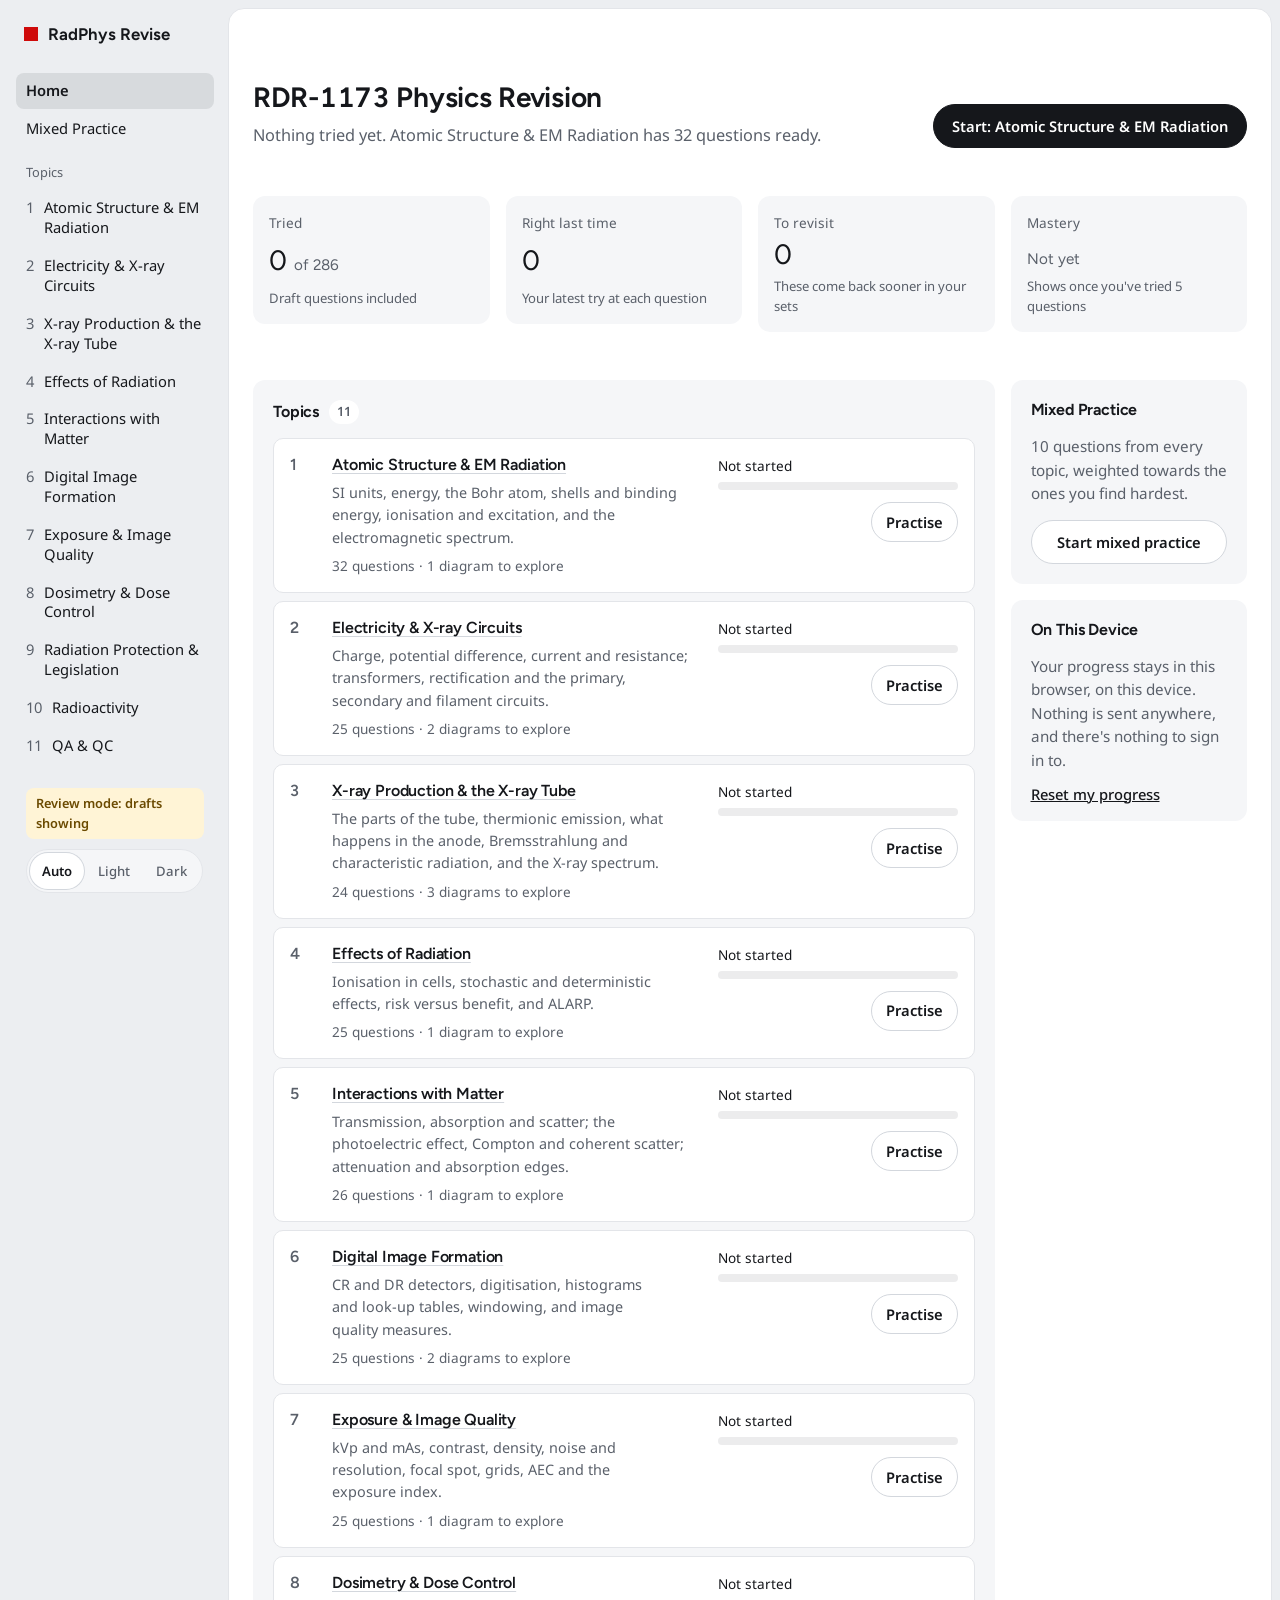
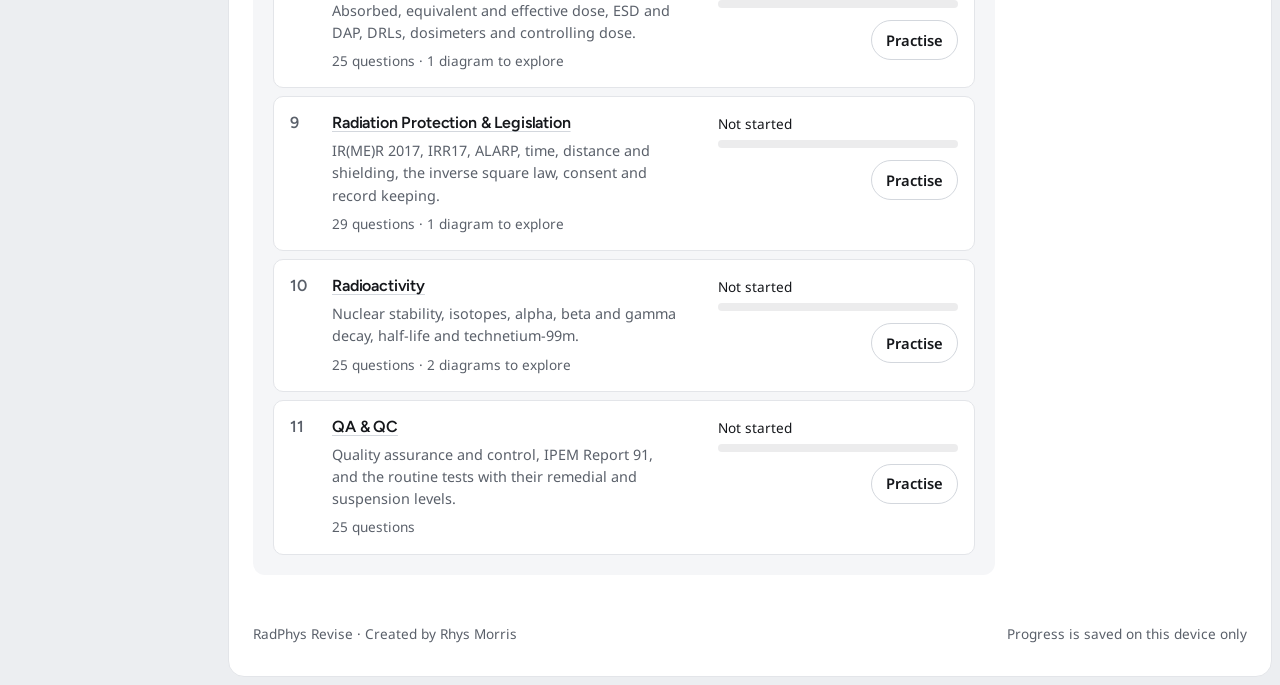
==== commit a78a587c: "Add detectors interactive and a light/dark switch - Detectors (topic 6): follow an X-ray photon to a" ====
--- a/index.html
+++ b/index.html
@@ -14,6 +14,10 @@
 <link rel="preconnect" href="https://fonts.gstatic.com" crossorigin>
 <link rel="stylesheet" href="https://fonts.googleapis.com/css2?family=Figtree:wght@500..700&family=Noto+Sans:wght@400..600&display=swap">
 <link rel="stylesheet" href="css/app.css">
+<script>
+  // Apply a saved Light or Dark choice before the first paint, so the page never flashes the other theme.
+  try { const t = localStorage.getItem("radphys-theme"); if (t === "light" || t === "dark") document.documentElement.dataset.theme = t; } catch { /* storage blocked: follow the device */ }
+</script>
 </head>
 <body>
 <div class="shell">
--- a/css/app.css
+++ b/css/app.css
@@ -38,8 +38,10 @@
   --lead: #47505A;
   --metal: #8F9AA4;
   --tungsten: #59626B;
-  --copper: #B06A33;
+  --copper: #9A5A2A;   /* deepened from #B06A33 so the white "+" on a nucleus passes 4.5:1 */
   --al: #B4C0C9;
+  --on-electron: #FFFFFF;   /* signs drawn on an electron or nucleus */
+  --on-copper: #FFFFFF;
 
   --font-display: "Figtree", "Segoe UI", system-ui, sans-serif;
   --font-body: "Noto Sans", "Segoe UI", system-ui, sans-serif;
@@ -52,20 +54,20 @@
     --chrome: #0E0F11; --sheet: #16171A; --panel: #1D1F22; --raised: #24262A; --edge: #2A2C31; --control: #3B3E45;
     --ink: #ECEDEF; --muted: #A4A9B1; --brand: #FF5C52; --brand-tint: #3A1B1A; --sun-tint: #3A2F12; --sun-ink: #FDB913;
     --primary: #ECEDEF; --primary-ink: #15171B; --good: #5CC98A; --good-tint: #16301F;
-    --paper: #0D141A; --surface: #151F27; --line: #2A3843; --dg-accent: #4CB3D3; --dg-accent-ink: #06222C;
+    --paper: #0D141A; --surface: #151F27; --line: #3A4C59; --dg-accent: #4CB3D3; --dg-accent-ink: #06222C;
     --electron: #7AA2FF; --photon: #E27BCB; --heat: #F28A3C;
-    --oil: #2A2719; --vacuum: #0F1920; --glass: #5F8597; --lead: #8D97A1; --metal: #76818B;
-    --tungsten: #A9B2BA; --copper: #D08F59; --al: #5E6C77; color-scheme: dark;
+    --oil: #3A3420; --vacuum: #0F1920; --glass: #8DB4C6; --lead: #8D97A1; --metal: #76818B;
+    --tungsten: #A9B2BA; --copper: #D08F59; --al: #7D8B96; --on-electron: #0D141A; --on-copper: #0D141A; color-scheme: dark;
   }
 }
 :root[data-theme="dark"] {
   --chrome: #0E0F11; --sheet: #16171A; --panel: #1D1F22; --raised: #24262A; --edge: #2A2C31; --control: #3B3E45;
   --ink: #ECEDEF; --muted: #A4A9B1; --brand: #FF5C52; --brand-tint: #3A1B1A; --sun-tint: #3A2F12; --sun-ink: #FDB913;
   --primary: #ECEDEF; --primary-ink: #15171B; --good: #5CC98A; --good-tint: #16301F;
-  --paper: #0D141A; --surface: #151F27; --line: #2A3843; --dg-accent: #4CB3D3; --dg-accent-ink: #06222C;
+  --paper: #0D141A; --surface: #151F27; --line: #3A4C59; --dg-accent: #4CB3D3; --dg-accent-ink: #06222C;
   --electron: #7AA2FF; --photon: #E27BCB; --heat: #F28A3C;
-  --oil: #2A2719; --vacuum: #0F1920; --glass: #5F8597; --lead: #8D97A1; --metal: #76818B;
-  --tungsten: #A9B2BA; --copper: #D08F59; --al: #5E6C77; color-scheme: dark;
+  --oil: #3A3420; --vacuum: #0F1920; --glass: #8DB4C6; --lead: #8D97A1; --metal: #76818B;
+  --tungsten: #A9B2BA; --copper: #D08F59; --al: #7D8B96; --on-electron: #0D141A; --on-copper: #0D141A; color-scheme: dark;
 }
 
 * { box-sizing: border-box; }
@@ -85,7 +87,12 @@
 h2 { font-size: 1rem; line-height: 1.3; font-weight: 650; }
 h3 { font-size: 1rem; line-height: 1.3; font-weight: 600; }
 p { margin: 0; }
+p, li, dd, summary { text-wrap: pretty; }
 a { color: var(--ink); text-underline-offset: 3px; }
+::selection { background: var(--sun-tint); color: var(--ink); }
+input, textarea { caret-color: var(--ink); }
+.skip { position: absolute; left: 12px; top: -60px; z-index: 20; background: var(--primary); color: var(--primary-ink); padding: 10px 16px; border-radius: var(--pill); font-weight: 600; text-decoration: none; }
+.skip:focus { top: 12px; }
 .eyebrow { font-size: 0.85rem; color: var(--muted); }   /* used inside the diagrams: a plain grey line, never capitals */
 .muted { color: var(--muted); }
 .sr { position: absolute; width: 1px; height: 1px; overflow: hidden; clip: rect(0 0 0 0); white-space: nowrap; }
@@ -105,7 +112,7 @@
 .nav-label { font-size: 0.8rem; color: var(--muted); padding: 14px 10px 6px; }
 .nav a { display: flex; align-items: baseline; gap: 10px; padding: 8px 10px; border-radius: 8px; text-decoration: none; color: var(--ink); font-size: 0.92rem; line-height: 1.35; }
 .nav a:hover { background: color-mix(in srgb, var(--ink) 6%, transparent); }
-.nav a[aria-current="page"] { background: color-mix(in srgb, var(--ink) 9%, transparent); font-weight: 600; }
+.nav a[aria-current="page"], .nav a.here { background: color-mix(in srgb, var(--ink) 9%, transparent); font-weight: 600; }
 .nav .n { color: var(--muted); min-width: 1ch; }
 .nav .pct { margin-left: auto; color: var(--muted); font-size: 0.82rem; }
 .side-foot { margin-top: auto; display: grid; gap: 10px; padding: 0 10px; font-size: 0.82rem; color: var(--muted); }
@@ -126,6 +133,8 @@
 button.primary:hover:not(:disabled), .btn.primary:hover { background: color-mix(in srgb, var(--primary) 85%, var(--sheet)); }
 button.danger { color: var(--bad); border-color: var(--bad); }
 button:disabled { opacity: 0.45; cursor: default; }
+/* A disabled main button reads as "not yet", not as broken: an outline in muted ink rather than a faded fill. */
+button.primary:disabled { opacity: 1; background: transparent; color: var(--muted); border-color: var(--control); }
 button.link { background: none; border: none; padding: 0; min-height: 0; color: var(--ink); text-decoration: underline; font-weight: 500; border-radius: 0; }
 .soon { font-size: 0.88rem; color: var(--muted); }
 :focus-visible { outline: 3px solid var(--ink); outline-offset: 2px; }
@@ -149,13 +158,17 @@
 .tile .value { font: 400 1.75rem/1.1 var(--font-display); }
 .tile .value small { font-size: 0.95rem; color: var(--muted); }
 .tile .cap { font-size: 0.82rem; color: var(--muted); }
-.tile.alert .value { color: var(--bad); }
-
-.bar { height: 8px; border-radius: var(--pill); background: color-mix(in srgb, var(--ink) 10%, transparent); overflow: hidden; }
-.bar i { display: block; height: 100%; background: var(--sun); border-radius: var(--pill); }
+
+/* Progress bar: right (Sun), partly right (paler Sun), to revisit (grey), then the untried track. Words always sit beside it. */
+.bar { height: 8px; border-radius: var(--pill); background: color-mix(in srgb, var(--ink) 8%, transparent); overflow: hidden; display: flex; gap: 2px; }
+.bar i { display: block; height: 100%; flex: none; }
+.bar i.right { background: var(--sun); }
+.bar i.partly { background: color-mix(in srgb, var(--sun) 45%, var(--sheet)); }
+.bar i.revisit { background: color-mix(in srgb, var(--ink) 28%, transparent); }
 .mastery { display: grid; gap: 6px; }
-.mastery-top { display: flex; justify-content: space-between; gap: 8px; font-size: 0.85rem; color: var(--muted); }
-.mastery-top b { color: var(--ink); font-weight: 600; }
+.mastery-top { display: flex; justify-content: space-between; gap: 8px; font-size: 0.85rem; color: var(--ink); }
+.mastery-top span + span { color: var(--muted); }
+.tally { font-size: 0.82rem; color: var(--muted); }
 
 /* ---------- Home ---------- */
 .rows { display: grid; gap: 8px; }
@@ -165,6 +178,8 @@
 }
 .topic .n { font: 600 1rem/1.3 var(--font-display); color: var(--muted); }
 .topic-main { display: grid; gap: 6px; }
+.topic h3 a { text-decoration: underline; text-decoration-color: var(--control); text-decoration-thickness: 1px; }
+.topic h3 a:hover { text-decoration-color: var(--ink); }
 .topic-main p { color: var(--muted); font-size: 0.9rem; }
 .topic-main .counts { font-size: 0.85rem; }
 .topic-side { display: grid; gap: 12px; }
@@ -186,6 +201,22 @@
 .module-head { display: grid; gap: 6px; max-width: 70ch; }
 .module-head h2 { font-size: 1.3rem; }
 .module-head p { color: var(--muted); }
+.module-head .status { font-family: var(--font-body); vertical-align: middle; margin-left: 6px; }
+.explore-intro { display: grid; gap: 10px; margin-top: -24px; }
+.jumps { display: flex; flex-wrap: wrap; gap: 8px; }
+.jumps a { font-size: 0.9rem; font-weight: 600; text-decoration: none; padding: 8px 14px; min-height: 40px; display: inline-flex; align-items: center; border-radius: var(--pill); background: var(--panel); }
+.jumps a:hover { background: color-mix(in srgb, var(--ink) 9%, var(--panel)); }
+.later { font-size: 0.9rem; color: var(--muted); }
+.areas { list-style: none; margin: 0; padding: 0; display: grid; grid-template-columns: repeat(auto-fill, minmax(260px, 1fr)); gap: 8px; }
+.area { display: flex; justify-content: space-between; align-items: baseline; gap: 12px; padding: 12px 14px; min-height: 48px; background: var(--raised); border: 1px solid var(--edge); border-radius: var(--r-row); text-decoration: none; font-weight: 600; font-size: 0.95rem; transition: border-color .15s; }
+.area:hover { border-color: var(--ink); }
+.area .meta { font-size: 0.85rem; font-weight: 400; color: var(--muted); white-space: nowrap; }
+.area .meta::after { content: " →"; }
+/* Diagram prose keeps to a readable measure even when the diagram column is wide. */
+.summary, .caption p, .part-card p, .try ol { max-width: 70ch; }
+.caption > .cap-step { grid-area: 1 / 1; display: grid; gap: 6px; align-content: start; }
+.caption:has(> .cap-step) { min-height: 0; gap: 0; }
+.cap-step.sizer { visibility: hidden; }
 .grid { display: grid; grid-template-columns: minmax(0, 3fr) minmax(0, 2fr); gap: 20px; align-items: start; }
 @media (max-width: 1100px) { .grid { grid-template-columns: minmax(0, 1fr); } }
 .stage { background: var(--surface); border: 1px solid var(--line); border-radius: var(--r-panel); padding: 12px; display: grid; gap: 10px; min-width: 0; }
@@ -248,9 +279,23 @@
 .facts dd { margin: 0; font-weight: 600; text-align: right; }
 .facts dd.draft { color: var(--sun-ink); }
 .score { font: 400 2.5rem/1 var(--font-display); }
+.score small { font-size: 1.1rem; color: var(--muted); }
+.result-lead { background: var(--panel); border-radius: var(--r-panel); padding: 24px; display: grid; gap: 14px; }
+.result-lead > p:not(.score) { font-size: 1.05rem; max-width: 60ch; }
 .review-list { list-style: none; margin: 0; padding: 0; display: grid; gap: 8px; }
-.review-list li { background: var(--raised); border: 1px solid var(--edge); border-radius: var(--r-row); padding: 12px 14px; display: flex; gap: 14px; align-items: baseline; }
-.review-list .res { font-size: 0.85rem; font-weight: 600; min-width: 5.5em; display: inline-flex; gap: 6px; align-items: center; }
+.review-list li { background: var(--raised); border: 1px solid var(--edge); border-radius: var(--r-row); }
+.review-list summary { list-style: none; cursor: pointer; padding: 12px 14px; display: flex; gap: 14px; align-items: baseline; border-radius: var(--r-row); }
+.review-list summary::-webkit-details-marker { display: none; }
+.review-list summary::after {
+  content: ""; margin-left: auto; flex: none; align-self: center; width: 16px; height: 16px; background: var(--muted);
+  -webkit-mask: url("data:image/svg+xml,%3Csvg xmlns='http://www.w3.org/2000/svg' viewBox='0 0 16 16'%3E%3Cpath d='M4 6l4 4 4-4' fill='none' stroke='black' stroke-width='2' stroke-linecap='round' stroke-linejoin='round'/%3E%3C/svg%3E") center / contain no-repeat;
+          mask: url("data:image/svg+xml,%3Csvg xmlns='http://www.w3.org/2000/svg' viewBox='0 0 16 16'%3E%3Cpath d='M4 6l4 4 4-4' fill='none' stroke='black' stroke-width='2' stroke-linecap='round' stroke-linejoin='round'/%3E%3C/svg%3E") center / contain no-repeat;
+  transition: transform .15s;
+}
+.review-list details[open] summary::after { transform: rotate(180deg); }
+.review-list summary:hover { background: color-mix(in srgb, var(--ink) 4%, transparent); }
+.review-list .detail { margin: 0 14px; padding: 14px 0 16px; border-top: 1px solid var(--edge); display: grid; gap: 10px; font-size: 0.95rem; }
+.review-list .res { font-size: 0.85rem; font-weight: 600; min-width: 6.5em; flex: none; display: inline-flex; gap: 6px; align-items: center; }
 .res.good { color: var(--good); }
 .res.bad { color: var(--bad); }
 .res.self { color: var(--ink); }
@@ -278,6 +323,20 @@
   .tile { min-height: 0; }
   .q-card { padding: 18px 16px; }
   .title-row .btn { width: 100%; }
+}
+
+/* ---------- Diagrams: shared ---------- */
+/* Diagram text keeps a readable size on screen. --u is drawing units per screen pixel, set by app.js as the drawing scales,
+   so on a phone a label grows within the drawing rather than shrinking below --min-fs. --fs is each label's size at full width. */
+.stage svg text { font-size: max(var(--fs, 12px), calc(var(--min-fs, 11px) * var(--u, 0))); stroke: none; }   /* text is filled only, never outlined */
+.stage svg .badge circle { r: max(13px, calc(11px * var(--u, 0))); }
+/* Where a drawing is too narrow for its full labels, words marked wide-only drop out and narrow-only ones appear.
+   The interactions diagram also drops its closing notes (the step caption says the same) and its outer-shell count there. */
+.stage { container-type: inline-size; }
+.stage .narrow-only { display: none; }
+@container (max-width: 480px) {
+  .stage .wide-only, .stage .pane-note, .pec-svg .outer-note { display: none; }
+  .stage .narrow-only { display: inline; }
 }
 
 /* ---------- Diagrams: tube ---------- */
@@ -313,13 +372,13 @@
 .rotor { fill: var(--copper); stroke: var(--lead); stroke-width: 1.5; }
 .stator { fill: var(--lead); }
 .stator-coil { stroke: var(--copper); stroke-width: 2; }
-.pol { font: 600 20px var(--font-body); fill: var(--muted); }
+.pol { font: 600 20px var(--font-body); fill: var(--muted); --fs: 20px; }
 .hit { fill: transparent; }
 .part { cursor: pointer; transition: opacity .25s; }
 svg.has-sel .part:not(.sel) { opacity: 0.35; }
 .part.sel { filter: drop-shadow(0 0 5px var(--dg-accent)); }   /* taste-skill-ignore: selection glow inside the signed-off diagram */
 .badge circle { fill: var(--ink); }
-.badge text { font: 600 13px var(--font-body); fill: var(--sheet); text-anchor: middle; dominant-baseline: central; }
+.badge text { font: 600 13px var(--font-body); fill: var(--sheet); text-anchor: middle; dominant-baseline: central; --fs: 13px; }
 .badge line { stroke: var(--ink); stroke-width: 1.2; }
 .badge { cursor: pointer; }
 .badge.sel circle { fill: var(--dg-accent); }
@@ -333,10 +392,7 @@
 .beam { fill: var(--photon); opacity: 0.12; }
 .spin { fill: none; stroke: var(--dg-accent); stroke-width: 2.5; stroke-dasharray: 10 6; animation: flow 0.6s linear infinite; }
 .spin-head { fill: var(--dg-accent); }
-.fxlabel { font: 600 13px var(--font-body); }
-.fxlabel.heat-t { fill: var(--heat); }
-.fxlabel.ph-t { fill: var(--photon); }
-.fxlabel.el-t { fill: var(--electron); }
+.fxlabel { font: 500 13px var(--font-body); fill: var(--ink); --fs: 13px; }   /* labels in plain ink: the colour stays on the mark they name */
 @keyframes flow { to { stroke-dashoffset: -20; } }
 
 /* ---------- Diagrams: spectrum ---------- */
@@ -359,22 +415,195 @@
 .try ol { margin: 0; padding-left: 1.3em; display: grid; gap: 6px; color: var(--muted); }
 .try ol b { color: var(--ink); font-weight: 600; }
 .axis line, .axis path { stroke: var(--line); }
-.axis text, .ax-title { font: 400 12px var(--font-body); fill: var(--muted); }
-.ax-title { font-size: 12.5px; }
+.axis text, .ax-title { font: 400 12px var(--font-body); fill: var(--muted); --fs: 12px; }
+.ax-title { font-size: 12.5px; --fs: 12.5px; }
 .grid-l { stroke: var(--line); stroke-dasharray: 2 4; }
 .curve { fill: none; stroke: var(--photon); stroke-width: 2.4; stroke-linejoin: round; }
-.area { fill: var(--photon); opacity: 0.14; }
+.spec-area { fill: var(--photon); opacity: 0.14; }
 .pinned { fill: none; stroke: var(--muted); stroke-width: 2; stroke-dasharray: 6 5; }
 .kvline { stroke: var(--dg-accent); stroke-width: 1.5; stroke-dasharray: 4 4; }
-.kvlabel { font: 600 12px var(--font-body); fill: var(--dg-accent); }
-.linelabel { font: 600 12px var(--font-body); fill: var(--photon); }
+.kvlabel { font: 500 12px var(--font-body); fill: var(--ink); --fs: 12px; }
+.linelabel { font: 500 12px var(--font-body); fill: var(--ink); --fs: 12px; }
 .meanmark { fill: var(--ink); }
-.meanlabel { font: 500 11.5px var(--font-body); fill: var(--ink); }
+.meanlabel { font: 500 11.5px var(--font-body); fill: var(--ink); --fs: 11.5px; }
 .legend { display: flex; flex-wrap: wrap; gap: 6px 18px; font-size: 0.8rem; color: var(--muted); }
 .legend i { display: inline-block; width: 22px; height: 0; border-top: 2.5px solid var(--photon); vertical-align: middle; margin-right: 6px; }
 .legend i.dash { border-top: 2px dashed var(--muted); }
 
+/* ---------- Diagrams: atom, electron–target, photoelectric/Compton, inverse square law ---------- */
+.status.review { background: var(--sun-tint); color: var(--sun-ink); }
+.modes { display: flex; flex-wrap: wrap; gap: 6px; }
+.modes button { min-height: 40px; padding: 8px 14px; border-radius: var(--r-row); font-weight: 500; }
+.modes button[aria-pressed="true"] { border-color: var(--dg-accent); box-shadow: inset 0 -3px 0 var(--dg-accent); font-weight: 600; }
+.select { font: 400 1rem var(--font-body); color: var(--ink); background: var(--raised); border: 1px solid var(--control); border-radius: var(--r-row); padding: 9px 12px; width: 100%; min-height: 44px; }
+/* circle.shell, not .shell: the app's page frame is also called "shell", and SVG text would inherit this outline. */
+circle.shell { fill: none; stroke: var(--glass); stroke-width: 1.6; }
+circle.shell.empty, circle.shell.outer { stroke-dasharray: 4 5; opacity: 0.7; }
+.shell-label { font: 600 13px var(--font-body); fill: var(--muted); --fs: 13px; }
+.nucleus { fill: var(--copper); stroke: var(--lead); stroke-width: 1.5; }
+.nucleus-t { font: 700 11px var(--font-body); fill: var(--on-copper); text-anchor: middle; dominant-baseline: central; --fs: 11px; --min-fs: 0px; }
+.e-dot { fill: var(--electron); }
+.e-sign { font: 700 11px var(--font-body); fill: var(--on-electron); text-anchor: middle; dominant-baseline: central; --fs: 11px; --min-fs: 0px; }
+.vacancy { fill: none; stroke: var(--electron); stroke-width: 1.8; stroke-dasharray: 3 3; }
+.atom-state { font: 600 14px var(--font-body); fill: var(--ink); --fs: 14px; }
+.e-path { fill: none; stroke: var(--electron); stroke-width: 1.4; stroke-dasharray: 2 5; opacity: 0.6; }
+.heat-glow { fill: var(--heat); }
+.pane { fill: var(--vacuum); stroke: var(--glass); }
+.pane-t { font: 600 14px var(--font-body); fill: var(--ink); text-anchor: middle; --fs: 14px; }
+.pane-note { font: 600 12px var(--font-body); fill: var(--ink); text-anchor: middle; --fs: 12px; }
+.share { display: grid; gap: 8px; }
+.share-row { display: grid; grid-template-columns: 7.5em minmax(0, 1fr) 3em; gap: 10px; align-items: center; font-size: 0.9rem; }
+.share-row b { text-align: right; }
+.share-bar { height: 10px; border-radius: var(--pill); background: var(--paper); overflow: hidden; }
+.share-bar i { display: block; height: 100%; background: var(--photon); border-radius: var(--pill); }
+.share-bar i.alt { background: var(--dg-accent); }
+.ray { stroke: var(--photon); stroke-width: 1; opacity: 0.45; }
+.mover { fill: var(--photon); }
+.source { fill: var(--heat); stroke: var(--lead); stroke-width: 1.5; }
+.plane { fill: var(--lead); }
+.plane.ref { fill: none; stroke: var(--muted); stroke-width: 1.5; stroke-dasharray: 4 3; }
+.plane-t, .tick-t { font: 500 12px var(--font-body); fill: var(--muted); --fs: 12px; }
+.tick { stroke: var(--line); stroke-width: 1.2; }
+.front-beam { fill: var(--photon); fill-opacity: 0.1; stroke: var(--photon); stroke-width: 1.2; }
+.patch { fill: none; stroke: var(--ink); stroke-width: 1.6; stroke-dasharray: 5 3; }
+.spot { fill: var(--photon); }
+
 @media (prefers-reduced-motion: reduce) {
   .photon, .spin { animation: none; }
-  .fx, .part, button, .btn, .opt { transition: none; }
-}
+  .fx, .part, button, .btn, .opt, .review-list summary::after { transition: none; }
+}
+
+/* ---------- Diagrams: exposure console ---------- */
+/* The simulated image is greyscale in both themes, as a radiograph is; a fine edge keeps it from bleeding into a dark stage. */
+.xray { width: 100%; height: auto; display: block; border-radius: 8px; background: #000; outline: 1px solid var(--line); }
+.slider .label { font-weight: 600; }
+.readout b + span { font-size: 0.8rem; color: var(--muted); }
+fieldset legend { margin-bottom: 4px; }
+/* On a phone the controls sit below the image, so the image stays in view while they scroll past. */
+@media (max-width: 900px) {
+  [data-diagram="console"] .stage { position: sticky; top: 60px; z-index: 2; padding: 8px; gap: 4px; }
+  [data-diagram="console"] .scale-note { font-size: 0.72rem; }
+}
+
+/* ---------- Diagrams: windowing ---------- */
+.stage svg + .scale-note, .stage canvas + svg { margin-top: 2px; }
+.hist-bar { fill: var(--muted); opacity: 0.55; }
+.win-band { fill: var(--dg-accent); opacity: 0.14; }
+.lut { fill: none; stroke: var(--ink); stroke-width: 2; stroke-linejoin: round; }
+.strip-edge { fill: none; stroke: var(--line); }
+.peak-t { font: 500 12px var(--font-body); fill: var(--ink); --fs: 12px; }
+.legend i.lut-key { border-top: 2px solid var(--ink); }
+.legend i.band-key { height: 10px; border: 0; background: var(--dg-accent); opacity: 0.3; vertical-align: -1px; }
+.summary:empty { display: none; }
+
+/* ---------- Diagrams: dose ladder ---------- */
+/* Rows, not a chart: each examination is a button with its dose bar on a shared log scale. */
+.ladder { list-style: none; margin: 0; padding: 0; display: grid; gap: 2px; }
+.rung > button, .rung.mark { width: 100%; display: grid; grid-template-columns: minmax(0, 12em) minmax(0, 1fr) 6.5em; gap: 10px; align-items: center; text-align: left; padding: 6px 8px; min-height: 40px; border-radius: 8px; font: 500 0.88rem/1.25 var(--font-body); }
+.rung > button { background: transparent; border: 1px solid transparent; color: var(--ink); justify-content: stretch; }
+.rung > button:hover { background: color-mix(in srgb, var(--ink) 5%, transparent); border-color: transparent; }
+.rung > button[aria-pressed="true"] { border-color: var(--dg-accent); box-shadow: inset 3px 0 0 var(--dg-accent); }
+.rung-bar { height: 10px; border-radius: var(--pill); background: var(--paper); overflow: hidden; }
+.rung-bar i { display: block; height: 100%; background: var(--dg-accent); border-radius: var(--pill); }
+.rung-bar i.lt { background: repeating-linear-gradient(90deg, var(--dg-accent) 0 6px, transparent 6px 9px); }
+.rung-v { text-align: right; font-weight: 600; display: grid; }
+.rung-v small { font-weight: 400; font-size: 0.78rem; color: var(--muted); }
+.rung.mark { color: var(--muted); font-style: italic; }
+.rung.mark .rung-bar { background: transparent; border-top: 1px dashed var(--line); border-radius: 0; height: 0; overflow: visible; }
+.rung.mark .rung-bar i { height: 0; border-top: 2px dashed var(--muted); background: none; border-radius: 0; margin-top: -1px; }
+.ladder-scale { position: relative; height: 1.3em; margin: 4px 0 0; margin-left: calc(12em + 18px); margin-right: calc(6.5em + 18px); font-size: 0.72rem; color: var(--muted); }
+.ladder-scale span { position: absolute; transform: translateX(-50%); white-space: nowrap; }
+@container (max-width: 520px) {
+  .rung > button, .rung.mark { grid-template-columns: minmax(0, 1fr) auto; row-gap: 4px; }
+  .rung-bar { grid-column: 1 / -1; grid-row: 2; }
+  .ladder-scale { margin-left: 8px; margin-right: 8px; }
+}
+
+/* ---------- Diagrams: stochastic or deterministic ---------- */
+.sort-progress { font-weight: 600; }
+.sort-list { list-style: none; margin: 0; padding: 0; display: grid; gap: 8px; }
+.sort-card { background: var(--raised); border: 1px solid var(--edge); border-radius: var(--r-row); padding: 12px 14px; display: grid; gap: 10px; }
+.sort-card .controls button { min-height: 40px; padding: 8px 14px; }
+.sort-card .controls button[aria-pressed="true"] { border-color: var(--ink); box-shadow: inset 0 0 0 1px var(--ink); }
+.sort-card.is-correct { border-color: var(--good); background: var(--good-tint); }
+.sort-card.is-wrong { border-color: var(--bad); background: var(--bad-tint); }
+.sort-text { font-weight: 600; }
+.sort-why { font-size: 0.92rem; }
+.sort-card .controls button:disabled[aria-pressed="true"] { opacity: 1; }
+
+/* ---------- Diagrams: half-life ---------- */
+.nuc { fill: var(--copper); }
+.nuc.done { fill: none; stroke: var(--muted); stroke-width: 1.2; }
+.hl-expect { fill: none; stroke: var(--muted); stroke-width: 2; stroke-dasharray: 6 5; }
+.hl-run { fill: none; stroke: var(--dg-accent); stroke-width: 2.4; stroke-linejoin: round; }
+.hl-now { fill: var(--dg-accent); }
+.legend i.nuc-key { width: 10px; height: 10px; border: 0; border-radius: 50%; background: var(--copper); }
+.legend i.nuc-key.done { background: none; border: 1.5px solid var(--muted); }
+.legend i.run-key { border-top-color: var(--dg-accent); }
+
+/* ---------- Diagrams: decay builder ---------- */
+.dec-nuc-t { font: 600 15px var(--font-body); --fs: 15px; --min-fs: 14px; fill: var(--on-copper); dominant-baseline: central; }
+.dec-track { fill: none; stroke: var(--ink); stroke-width: 2; }
+.dec-nu { fill: none; stroke: var(--muted); stroke-width: 1.6; stroke-dasharray: 3 4; }
+.equation { font: 600 1.35rem/1.4 var(--font-body); display: flex; flex-wrap: wrap; justify-content: center; align-items: center; gap: 0.25em; }
+.nuc-build { display: grid; grid-template-columns: repeat(3, minmax(0, 1fr)); gap: 12px; align-items: end; }
+.nuc-build .label { font-weight: 600; font-size: 0.9rem; }
+.num-step { display: flex; align-items: center; gap: 6px; }
+.num-step button { min-width: 44px; padding: 8px; }
+.num-step output { min-width: 2.6ch; text-align: center; font: 600 1.2rem var(--font-body); }
+.nuc-sym { font: 600 1.6rem/44px var(--font-display); }
+details.try summary { cursor: pointer; list-style: none; }
+details.try summary h3 { display: inline; }
+details.try summary::-webkit-details-marker { display: none; }
+details.try summary::after { content: " +"; color: var(--muted); }
+details.try[open] summary::after { content: " −"; }
+.rules { width: 100%; border-collapse: collapse; font-size: 0.9rem; }
+.rules th, .rules td { text-align: left; padding: 6px 8px; border-bottom: 1px solid var(--edge); }
+.rules th { color: var(--muted); font-weight: 600; }
+@container (max-width: 480px) { .equation { font-size: 1.1rem; } }
+@media (max-width: 600px) { .nuc-build { grid-template-columns: 1fr 1fr; } }
+.dec-az { font: 600 10px var(--font-body); --fs: 10px; --min-fs: 9px; fill: var(--on-copper); }
+.dec-alpha { font: 700 16px var(--font-body); --fs: 16px; --min-fs: 12px; fill: var(--on-copper); text-anchor: middle; dominant-baseline: central; }
+.iso { display: inline-flex; align-items: center; gap: 1px; white-space: nowrap; }
+.iso-az { display: inline-grid; font-size: 0.62em; line-height: 1.05; text-align: right; }
+
+/* ---------- Diagrams: transformer and rectification ---------- */
+.core { fill: var(--metal); stroke: var(--lead); stroke-width: 1.5; }
+.core-hole { fill: var(--surface); stroke: var(--lead); stroke-width: 1.5; }
+.flux { fill: none; stroke: var(--dg-accent); stroke-width: 2; stroke-dasharray: 10 7; animation: flow 1.2s linear infinite; }
+.winding { fill: none; stroke: var(--copper); stroke-width: 3; stroke-linecap: round; }
+.lead-wire { fill: none; stroke: var(--copper); stroke-width: 2.5; }
+.rc-ac { fill: none; stroke: var(--muted); stroke-width: 1.5; stroke-dasharray: 5 5; }
+.rc-wave { fill: none; stroke: var(--dg-accent); stroke-width: 3; stroke-linejoin: round; }
+.rc-part { fill: none; stroke: var(--muted); stroke-width: 1; opacity: 0.5; }
+.rc-bracket { fill: none; stroke: var(--ink); stroke-width: 1.5; }
+.legend i.part-key { border-top: 1px solid var(--muted); opacity: 0.6; }
+@media (prefers-reduced-motion: reduce) { .flux { animation: none; } }
+
+/* ---------- Diagrams: detectors ---------- */
+.det-layer { fill: var(--paper); stroke: var(--line); stroke-width: 1; }
+.det-layer.on { stroke: var(--dg-accent); stroke-width: 2.5; }
+.det-phosphor, .det-scint, .det-scint-gos { fill: color-mix(in srgb, var(--glass) 35%, var(--surface)); }
+.det-se { fill: color-mix(in srgb, var(--copper) 28%, var(--surface)); }
+.det-asi, .det-tft { fill: color-mix(in srgb, var(--metal) 50%, var(--surface)); }
+.det-electrode { fill: var(--lead); }
+.det-t { font: 500 12px var(--font-body); --fs: 12px; fill: var(--ink); }
+.needle { stroke: var(--surface); stroke-width: 1.5; }
+.grain { fill: var(--muted); opacity: 0.5; }
+.trap { fill: var(--electron); }
+.laser { fill: none; stroke: var(--heat); stroke-width: 2.5; }
+.light-ray { fill: none; stroke: var(--dg-accent); stroke-width: 2.5; stroke-dasharray: 6 4; }
+.light-cone { fill: var(--dg-accent); fill-opacity: 0.25; stroke: var(--dg-accent); stroke-width: 1.2; }
+.flash { fill: var(--sun); stroke: var(--lead); stroke-width: 1; }
+.det-box { fill: var(--surface); stroke: var(--ink); stroke-width: 1.5; }
+.erase { fill: var(--sun); fill-opacity: 0.3; }
+.field { fill: none; stroke: var(--muted); stroke-width: 1.2; stroke-dasharray: 3 4; }
+.drift { fill: none; stroke: var(--electron); stroke-width: 2.5; }
+.pixel { fill: var(--dg-accent); fill-opacity: 0.08; stroke: var(--line); }   /* more signal, stronger tint, in both themes */
+.pix-bar { fill: var(--dg-accent); }
+
+/* ---------- Theme switch ---------- */
+.theme-switch { display: inline-flex; justify-self: start; padding: 3px; gap: 2px; border-radius: var(--pill); background: var(--panel); border: 1px solid var(--edge); }
+.theme-switch button { min-height: 36px; padding: 6px 12px; border: 0; background: transparent; font-size: 0.82rem; font-weight: 500; color: var(--muted); }
+.theme-switch button:hover:not([aria-pressed="true"]) { color: var(--ink); }
+.theme-switch button[aria-pressed="true"] { background: var(--raised); color: var(--ink); font-weight: 600; box-shadow: 0 0 0 1px var(--control); }
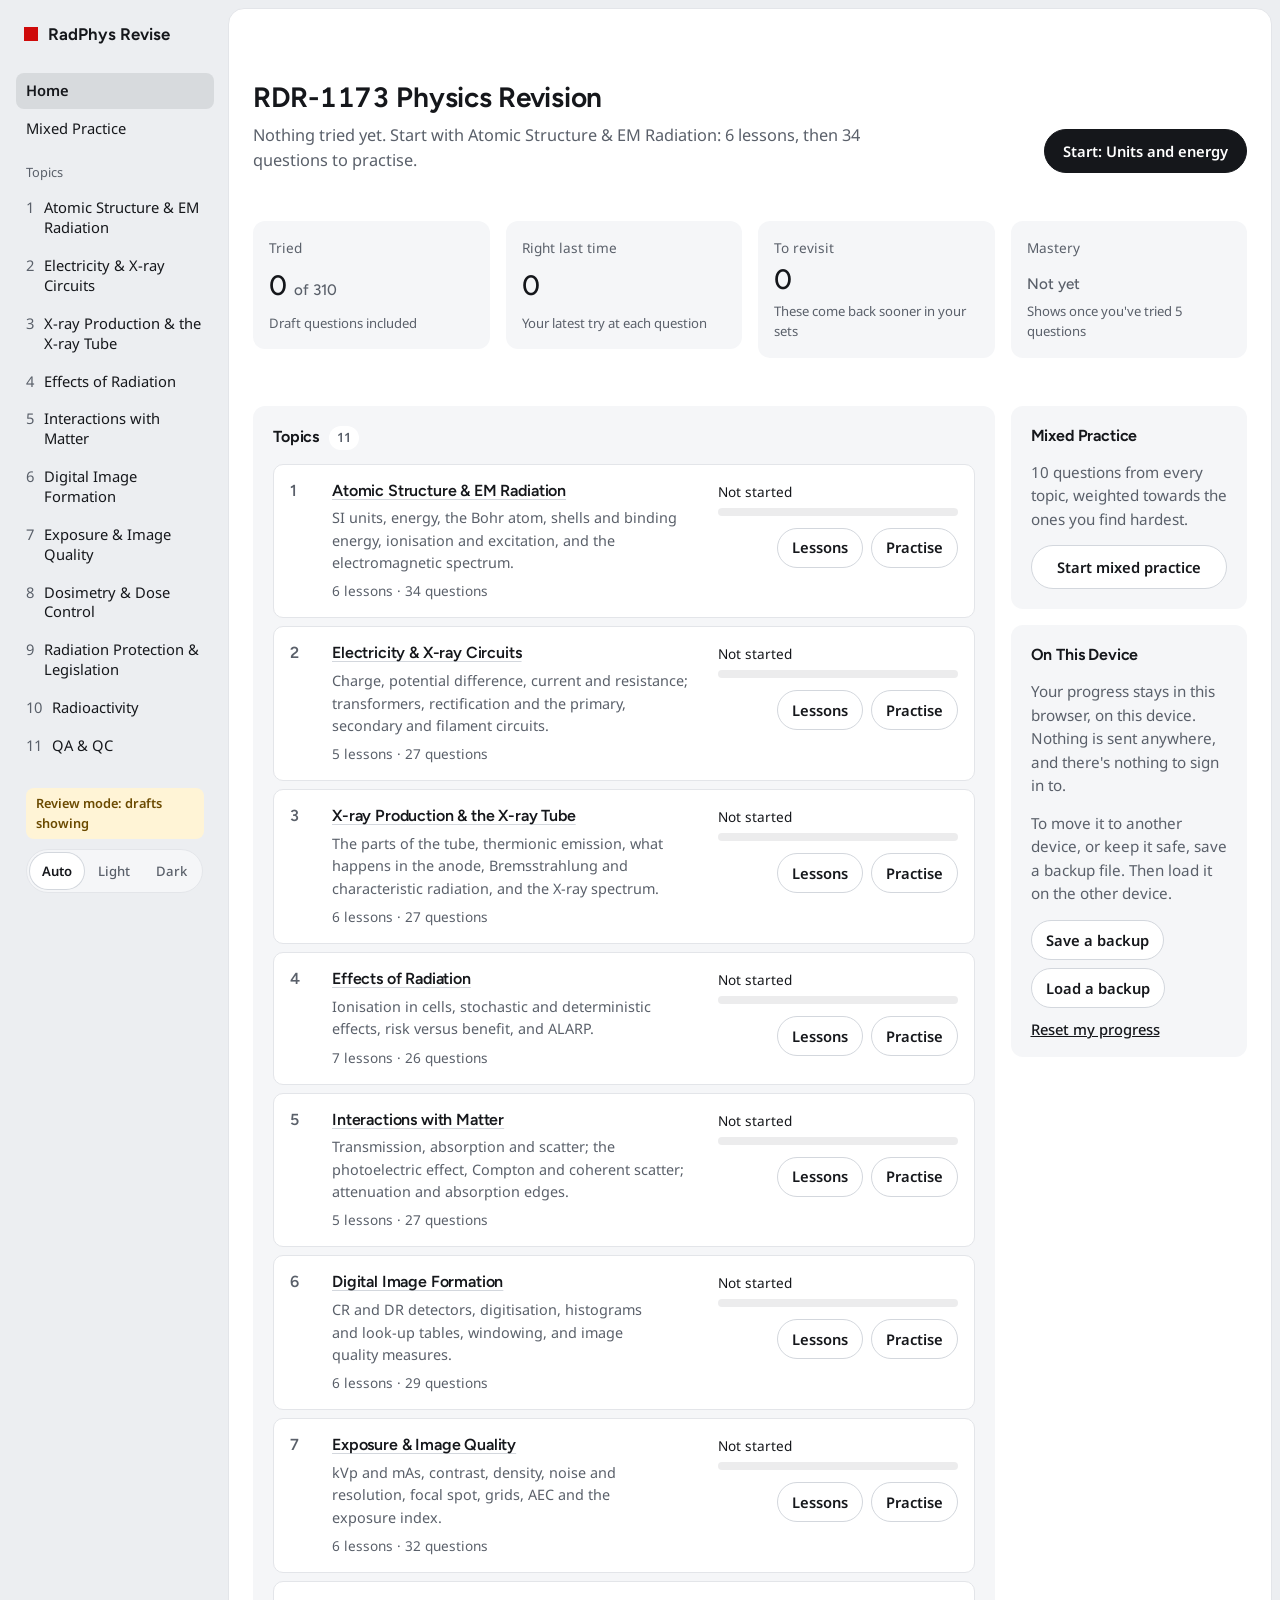
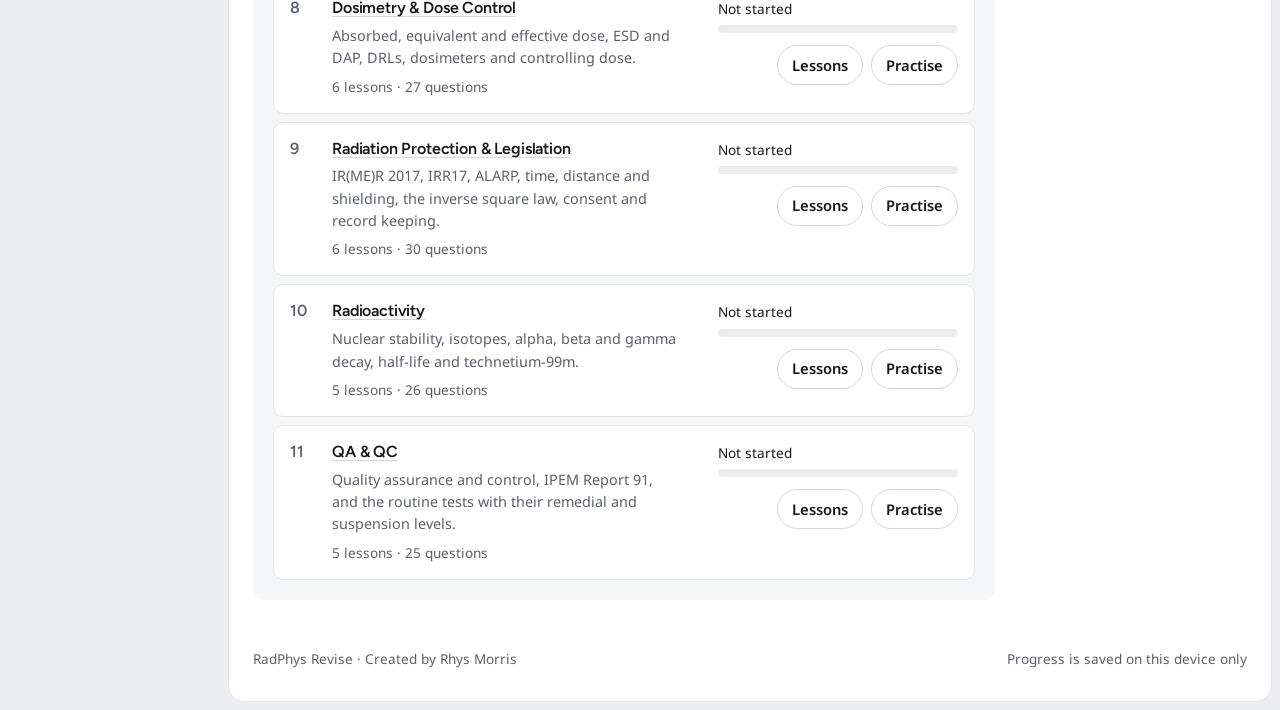
==== commit d9dda196: "Store the fonts in the app instead of loading them from Google Figtree and Noto Sans (Latin, extende" ====
--- a/index.html
+++ b/index.html
@@ -10,9 +10,9 @@
 <meta name="theme-color" content="#0E0F11" media="(prefers-color-scheme: dark)">
 <link rel="manifest" href="manifest.webmanifest">
 <link rel="icon" href="icons/icon.svg" type="image/svg+xml">
-<link rel="preconnect" href="https://fonts.googleapis.com">
-<link rel="preconnect" href="https://fonts.gstatic.com" crossorigin>
-<link rel="stylesheet" href="https://fonts.googleapis.com/css2?family=Figtree:wght@500..700&family=Noto+Sans:wght@400..600&display=swap">
+<link rel="preload" href="fonts/noto-sans-latin.woff2" as="font" type="font/woff2" crossorigin>
+<link rel="preload" href="fonts/figtree-latin.woff2" as="font" type="font/woff2" crossorigin>
+<link rel="stylesheet" href="css/fonts.css">
 <link rel="stylesheet" href="css/app.css">
 <script>
   // Apply a saved Light or Dark choice before the first paint, so the page never flashes the other theme.
--- a/css/fonts.css
+++ b/css/fonts.css
@@ -0,0 +1,54 @@
+/* Figtree (headings) and Noto Sans (text), stored in the app rather than loaded from Google, so no student's
+   address goes to a third party and the fonts work offline from the first visit. Both are under the SIL Open Font
+   License (fonts/OFL-Figtree.txt, fonts/OFL-NotoSans.txt). Subsets: Latin, extended Latin (including Welsh ŵ and ŷ)
+   and, for Noto Sans, Greek (α, β, γ, λ, μ, Ω). Each file is a variable font covering the weights the app uses. */
+
+/* Figtree, latin-ext */
+@font-face {
+  font-family: "Figtree";
+  font-style: normal;
+  font-weight: 500 700;
+  font-display: swap;
+  src: url("../fonts/figtree-latin-ext.woff2") format("woff2");
+  unicode-range: U+0100-02BA, U+02BD-02C5, U+02C7-02CC, U+02CE-02D7, U+02DD-02FF, U+0304, U+0308, U+0329, U+1D00-1DBF, U+1E00-1E9F, U+1EF2-1EFF, U+2020, U+20A0-20AB, U+20AD-20C4, U+2113, U+2C60-2C7F, U+A720-A7FF;
+}
+
+/* Figtree, latin */
+@font-face {
+  font-family: "Figtree";
+  font-style: normal;
+  font-weight: 500 700;
+  font-display: swap;
+  src: url("../fonts/figtree-latin.woff2") format("woff2");
+  unicode-range: U+0000-00FF, U+0131, U+0152-0153, U+02BB-02BC, U+02C6, U+02DA, U+02DC, U+0304, U+0308, U+0329, U+2000-206F, U+20AC, U+2122, U+2191, U+2193, U+2212, U+2215, U+FEFF, U+FFFD;
+}
+
+/* Noto Sans, greek */
+@font-face {
+  font-family: "Noto Sans";
+  font-style: normal;
+  font-weight: 400 600;
+  font-display: swap;
+  src: url("../fonts/noto-sans-greek.woff2") format("woff2");
+  unicode-range: U+0370-0377, U+037A-037F, U+0384-038A, U+038C, U+038E-03A1, U+03A3-03FF;
+}
+
+/* Noto Sans, latin-ext */
+@font-face {
+  font-family: "Noto Sans";
+  font-style: normal;
+  font-weight: 400 600;
+  font-display: swap;
+  src: url("../fonts/noto-sans-latin-ext.woff2") format("woff2");
+  unicode-range: U+0100-02BA, U+02BD-02C5, U+02C7-02CC, U+02CE-02D7, U+02DD-02FF, U+0304, U+0308, U+0329, U+1D00-1DBF, U+1E00-1E9F, U+1EF2-1EFF, U+2020, U+20A0-20AB, U+20AD-20C4, U+2113, U+2C60-2C7F, U+A720-A7FF;
+}
+
+/* Noto Sans, latin */
+@font-face {
+  font-family: "Noto Sans";
+  font-style: normal;
+  font-weight: 400 600;
+  font-display: swap;
+  src: url("../fonts/noto-sans-latin.woff2") format("woff2");
+  unicode-range: U+0000-00FF, U+0131, U+0152-0153, U+02BB-02BC, U+02C6, U+02DA, U+02DC, U+0304, U+0308, U+0329, U+2000-206F, U+20AC, U+2122, U+2191, U+2193, U+2212, U+2215, U+FEFF, U+FFFD;
+}
--- a/css/app.css
+++ b/css/app.css
@@ -243,6 +243,35 @@
 .opt.is-correct .tagline { color: var(--good); }
 .opt.is-wrong { border-color: var(--bad); background: var(--bad-tint); }
 .opt.is-wrong .tagline { color: var(--bad); }
+/* Put in order, match and label: rows like the answer options, marked the same way (mark and words, never colour alone). */
+.q-hint { font-size: 0.9rem; margin: -8px 0 0; }
+.order-list { list-style: none; margin: 0; padding: 0; display: grid; gap: 8px; counter-reset: step; }
+.order-item, .match-row { display: flex; flex-wrap: wrap; gap: 8px 12px; align-items: center; padding: 10px 12px 10px 16px; border: 1px solid var(--edge); border-radius: var(--r-row); background: var(--raised); }
+.order-item { counter-increment: step; }
+.order-item::before { content: counter(step); font: 650 0.95rem var(--font-display); color: var(--muted); min-width: 1.2em; }
+.order-t { flex: 1 1 0; min-width: 0; }
+.order-btns { display: inline-flex; gap: 6px; margin-left: auto; }
+.order-btns button { min-width: 44px; min-height: 44px; padding: 0; font-size: 1.1rem; }
+.order-btns button:disabled { opacity: 0.35; }
+.match-list { display: grid; gap: 8px; }
+.match-row label { flex: 1 1 14em; min-width: 0; font-weight: 500; }
+.match-row .select { flex: 1 1 14em; width: auto; min-width: 0; }
+.match-row .select:disabled { opacity: 1; color: var(--ink); }
+.order-item .tagline, .match-row .tagline { flex-basis: 100%; font-size: 0.85rem; font-weight: 600; display: inline-flex; gap: 6px; align-items: center; }
+.order-item .tagline:empty, .match-row .tagline:empty { display: none; }
+.order-item.is-correct, .match-row.is-correct { border-color: var(--good); background: var(--good-tint); }
+.order-item.is-correct .tagline, .match-row.is-correct .tagline { color: var(--good); }
+.order-item.is-wrong, .match-row.is-wrong { border-color: var(--bad); background: var(--bad-tint); }
+.order-item.is-wrong .tagline, .match-row.is-wrong .tagline { color: var(--bad); }
+.working.plain { list-style: none; padding-left: 0; }
+.working .mark { vertical-align: -2px; }
+.q-fig { margin: 0; display: grid; gap: 8px; }
+.fig-pd { fill: var(--dg-accent); fill-opacity: 0.35; stroke: var(--dg-accent); stroke-width: 1; }
+.fig-tft { fill: var(--lead); }
+.fig-flux { fill: none; stroke: var(--dg-accent); stroke-width: 2.5; stroke-dasharray: 7 5; }
+.q-fig.crit { max-width: 520px; }
+.crit-cap { font-size: 0.9rem; color: var(--muted); }
+.crit-cap b { color: var(--ink); font-weight: 600; }
 .locked .opt { cursor: default; }
 .locked .opt:hover { border-color: var(--edge); }
 .locked .opt.is-correct:hover { border-color: var(--good); }
@@ -457,6 +486,25 @@
 .share-bar { height: 10px; border-radius: var(--pill); background: var(--paper); overflow: hidden; }
 .share-bar i { display: block; height: 100%; background: var(--photon); border-radius: var(--pill); }
 .share-bar i.alt { background: var(--dg-accent); }
+.share-bar i.alt2 { background: var(--muted); }
+.view-modes { margin-bottom: 16px; }
+.coh-ring { fill: none; stroke: var(--photon); stroke-width: 2; stroke-dasharray: 3 4; }
+
+/* ---------- Diagrams: attenuation and K-edges ---------- */
+.att-view { --m-tissue: var(--heat); --m-bone: var(--dg-accent); --m-iodine: var(--photon); --m-lead: var(--lead); }
+.att-curve { fill: none; stroke-width: 2.4; stroke-linejoin: round; }
+.att-curve.part { stroke-width: 1.8; }
+.att-curve.pe { stroke-dasharray: 7 4; }
+.att-curve.inc { stroke-dasharray: 0.1 4.5; stroke-linecap: round; stroke-width: 2.4; }
+.att-curve.coh { stroke-dasharray: 9 4 2 4; }
+.att-curve.faded { opacity: 0.3; }
+.edge-l { stroke: var(--muted); stroke-width: 1.4; stroke-dasharray: 2 4; }
+.e-mark { stroke: var(--ink); stroke-width: 1.4; stroke-dasharray: 5 4; }
+.att-dot { stroke: var(--surface); stroke-width: 1.5; }
+.att-label, .edge-t, .mark-t { font: 500 12px var(--font-body); fill: var(--ink); --fs: 12px; }
+.legend .key-swatch { width: 28px; height: 8px; margin-right: 6px; vertical-align: middle; overflow: visible; }
+.legend i.edge-key { border-top: 2px dotted var(--muted); }
+.legend i.e-key { border-top: 2px dashed var(--ink); }
 .ray { stroke: var(--photon); stroke-width: 1; opacity: 0.45; }
 .mover { fill: var(--photon); }
 .source { fill: var(--heat); stroke: var(--lead); stroke-width: 1.5; }
@@ -483,6 +531,8 @@
 @media (max-width: 900px) {
   [data-diagram="console"] .stage { position: sticky; top: 60px; z-index: 2; padding: 8px; gap: 4px; }
   [data-diagram="console"] .scale-note { font-size: 0.72rem; }
+  [data-diagram="dose-choices"] .dc-stage { position: sticky; top: 60px; z-index: 2; padding: 10px 12px; gap: 8px; }
+  [data-diagram="dose-choices"] .dc-stage .scale-note { display: none; }
 }
 
 /* ---------- Diagrams: windowing ---------- */
@@ -577,7 +627,6 @@
 .rc-wave { fill: none; stroke: var(--dg-accent); stroke-width: 3; stroke-linejoin: round; }
 .rc-part { fill: none; stroke: var(--muted); stroke-width: 1; opacity: 0.5; }
 .rc-bracket { fill: none; stroke: var(--ink); stroke-width: 1.5; }
-.legend i.part-key { border-top: 1px solid var(--muted); opacity: 0.6; }
 @media (prefers-reduced-motion: reduce) { .flux { animation: none; } }
 
 /* ---------- Diagrams: detectors ---------- */
@@ -607,3 +656,337 @@
 .theme-switch button { min-height: 36px; padding: 6px 12px; border: 0; background: transparent; font-size: 0.82rem; font-weight: 500; color: var(--muted); }
 .theme-switch button:hover:not([aria-pressed="true"]) { color: var(--ink); }
 .theme-switch button[aria-pressed="true"] { background: var(--raised); color: var(--ink); font-weight: 600; box-shadow: 0 0 0 1px var(--control); }
+
+/* ---------- Diagrams: focal spot and geometry ---------- */
+.geo-ray { fill: none; stroke: var(--photon); stroke-width: 1.2; stroke-dasharray: 5 4; }
+.geo-spot { fill: var(--tungsten); }
+.geo-object { fill: var(--lead); }
+.geo-detector { stroke: var(--ink); stroke-width: 2; }
+.geo-umbra { fill: var(--muted); }   /* the same grey in both themes: shadow means fewer X-rays */
+.geo-penumbra { fill: var(--muted); fill-opacity: 0.4; }
+.geo-dim { fill: none; stroke: var(--muted); stroke-width: 1.2; }
+.legend i.umbra-key { height: 10px; border: 0; background: var(--muted); }
+.legend i.penumbra-key { height: 10px; border: 0; background: var(--muted); opacity: 0.4; }
+.legend i.dash.geo { border-top-color: var(--photon); }
+
+/* ---------- Diagrams: QA checker ---------- */
+.qa-zone { stroke: var(--line); }
+.qa-zone.ok { fill: var(--good-tint); }
+.qa-zone.rem { fill: var(--sun-tint); }
+.qa-zone.sus { fill: var(--bad-tint); }
+.qa-zone-t { font: 600 13px var(--font-body); --fs: 13px; fill: var(--ink); }
+.qa-tick { stroke: var(--muted); }
+.qa-marker { fill: none; stroke: var(--ink); stroke-width: 3; }
+.qa-pointer { fill: var(--ink); }
+
+/* ---------- Diagrams: inside the cell ---------- */
+.cell { fill: color-mix(in srgb, var(--glass) 14%, var(--surface)); stroke: var(--glass); stroke-width: 3; }
+.cell.dying { stroke-dasharray: 8 6; }
+.cell-nucleus { fill: color-mix(in srgb, var(--copper) 10%, var(--surface)); stroke: var(--copper); stroke-width: 2; }
+.dna { fill: none; stroke: var(--electron); stroke-width: 4; stroke-linecap: round; }
+.dna.dna-b { stroke: var(--dg-accent); }
+.dna-rung { stroke: var(--muted); stroke-width: 2; opacity: 0.6; }
+.dna-break { fill: none; stroke: var(--heat); stroke-width: 2.5; stroke-linejoin: round; }
+.dna-mut { fill: none; stroke: var(--sun); stroke-width: 6; stroke-linecap: round; }
+.h2o-o { fill: var(--muted); }
+.h2o-h { fill: var(--surface); stroke: var(--muted); stroke-width: 1.5; }
+.h2o-o.ion { fill: var(--photon); }
+.radical { fill: var(--sun); stroke: var(--lead); stroke-width: 1.5; }
+.stage svg tspan.sub { font-size: 0.75em; }
+
+/* ---------- Diagrams: dose–response ---------- */
+.dr-title { font: 600 13px var(--font-body); fill: var(--ink); --fs: 13px; }
+.dr-ax { font: 400 11px var(--font-body); fill: var(--muted); --fs: 11px; }
+.dr-axis { fill: none; stroke: var(--line); stroke-width: 1.5; }
+.dr-curve { fill: none; stroke: var(--photon); stroke-width: 2.6; stroke-linejoin: round; }
+.dr-pin { fill: var(--photon); }
+.dr-threshold { stroke: var(--muted); stroke-width: 1.2; stroke-dasharray: 3 4; }
+.dr-mark { stroke: var(--ink); stroke-width: 1.4; stroke-dasharray: 5 4; }
+.dr-dot { fill: var(--ink); stroke: var(--surface); stroke-width: 1.5; }
+.predict .match-row label { flex-basis: 10em; }
+.predict .match-row .select { width: 100%; }   /* long options would otherwise widen the panel on a phone */
+
+/* ---------- Diagrams: population grid ---------- */
+.pop-canvas { width: 100%; height: auto; display: block; border-radius: 8px; outline: 1px solid var(--line); }
+.legend i.pop-key { width: 10px; height: 10px; border: 0; border-radius: 50%; background: var(--muted); }
+.legend i.pop-key.case { width: 14px; height: 14px; background: var(--photon); }
+.legend i.pop-key.bg { background: var(--line); }
+.check-row { display: flex; gap: 10px; align-items: center; font-size: 0.95rem; cursor: pointer; }
+.check-row input { width: 20px; height: 20px; accent-color: var(--ink); }
+
+/* ---------- Diagrams: tissue weighting ---------- */
+.tw-stage { justify-items: center; }
+.tw-svg { max-width: 340px; }
+.tw-body * { fill: color-mix(in srgb, var(--copper) 16%, var(--surface)); stroke: var(--copper); stroke-width: 2; }
+.tw-bones line { stroke: var(--line); stroke-width: 9; stroke-linecap: round; }
+.tw-organ { fill: var(--paper); stroke: var(--muted); stroke-width: 1.5; cursor: pointer; }
+.tw-organ.shaded { fill: color-mix(in srgb, var(--photon) calc(var(--tw, 0) * 75%), var(--paper)); }
+.tw-tube { fill: none; stroke: var(--muted); stroke-width: 6; stroke-linecap: round; }
+.tw-tube.wide { stroke-width: 10; }
+.tw-organ.sel { stroke: var(--dg-accent); stroke-width: 3.5; }
+.tw-tube.sel { stroke: var(--dg-accent); }
+.tw-body.sel * { stroke: var(--dg-accent); stroke-width: 3.5; }
+.tw-bones.sel line { stroke: var(--dg-accent); }
+.tw-body, .tw-bones { cursor: pointer; }
+.tw-band { fill: var(--sun); fill-opacity: 0.18; stroke: var(--sun-ink); stroke-width: 1.5; stroke-dasharray: 6 4; }
+.tw-tube.shaded { fill: none; stroke: color-mix(in srgb, var(--photon) calc(var(--tw, 0) * 75%), var(--muted)); }
+.tw-tube.sel { fill: none; }
+.tw-tube.sel, .tw-tube.sel.shaded { stroke: var(--dg-accent); }
+.tw-band { pointer-events: none; }
+
+/* ---------- Activities: justify it? ---------- */
+.just-stage { align-content: start; gap: 12px; padding: 16px; }
+.request { background: var(--raised); border: 1px solid var(--edge); border-radius: var(--r-row); padding: 16px 18px; display: grid; gap: 10px; }
+.request-head { font: 650 1rem var(--font-display); letter-spacing: 0.02em; text-transform: uppercase; color: var(--muted); padding-bottom: 8px; border-bottom: 1px solid var(--edge); }
+.request dl { margin: 0; display: grid; gap: 10px; }
+.request dt { font-size: 0.8rem; color: var(--muted); }
+.request dd { margin: 0; font-size: 1.05rem; font-weight: 500; }
+.just-choices { display: grid; gap: 8px; }
+.just-opt { display: flex; flex-wrap: wrap; justify-content: space-between; gap: 6px 12px; text-align: left; min-height: 48px; padding: 10px 14px; font-weight: 500; }
+.just-opt:disabled { opacity: 1; cursor: default; }
+.just-opt .tagline { font-size: 0.82rem; font-weight: 600; }
+.just-opt.is-correct { border-color: var(--good); background: var(--good-tint); color: var(--ink); }
+.just-opt.is-correct .tagline { color: var(--good); }
+.just-opt.is-wrong { border-color: var(--bad); background: var(--bad-tint); color: var(--ink); }
+.just-opt.is-wrong .tagline { color: var(--bad); }
+
+/* ---------- Activities: what can we do? ---------- */
+.dc-stage { align-content: start; gap: 14px; padding: 16px; }
+.meter { display: grid; gap: 6px; }
+.meter-bar { position: relative; height: 22px; border-radius: var(--pill); background: var(--paper); border: 1px solid var(--line); overflow: hidden; }
+.meter-bar i { position: absolute; inset: 0 auto 0 0; background: var(--good); border-radius: var(--pill); transition: width .3s; }
+.meter-bar i.high { background: var(--heat); }
+.meter-base { position: absolute; top: 0; bottom: 0; left: 25%; border-left: 2px dashed var(--ink); }
+.meter-scale { position: relative; height: 1.2em; font-size: 0.78rem; color: var(--muted); }
+.meter-scale span { position: absolute; }
+.meter-scale span:nth-child(1) { left: 0; }
+.meter-scale span:nth-child(2) { left: 25%; transform: translateX(-50%); }
+.meter-scale span:nth-child(3) { right: 0; }
+.dc-sort { margin-top: 20px; display: grid; gap: 10px; }
+@media (prefers-reduced-motion: reduce) { .meter-bar i { transition: none; } }
+
+/* ---------- Lessons ---------- */
+.lesson-contents { display: grid; gap: 12px; }
+.lesson-contents .box-head { justify-content: space-between; flex-wrap: wrap; }
+.lesson-list { list-style: none; margin: 0; padding: 0; display: grid; gap: 8px; }
+.lesson-link { display: grid; grid-template-columns: 2.4rem minmax(0, 1fr) auto; gap: 14px; align-items: center; padding: 14px 16px; border-radius: var(--r-row); background: var(--panel); color: var(--ink); text-decoration: none; border: 1px solid transparent; }
+.lesson-link:hover { border-color: var(--control); }
+.lesson-link .ln { display: grid; place-items: center; width: 2.2rem; height: 2.2rem; border-radius: 50%; background: var(--raised); border: 1px solid var(--edge); font: 650 1rem var(--font-display); }
+.lesson-link.visited .ln { background: var(--good-tint); border-color: var(--good); color: var(--good); }
+.lesson-link .lt { display: grid; gap: 2px; }
+.lesson-link .lt b { font: 600 1.05rem var(--font-display); }
+.lesson-link .lt span:last-child { color: var(--muted); font-size: 0.92rem; }
+.lesson-link .lt .status { justify-self: start; font-size: 0.75rem; }
+.lesson-link .lv { font-size: 0.82rem; font-weight: 600; color: var(--good); }
+.crumbs { display: flex; flex-wrap: wrap; gap: 8px; align-items: center; font-size: 0.9rem; color: var(--muted); }
+.crumbs a { color: var(--ink); }
+.lesson { display: grid; gap: 14px; }
+.lesson > *, .key-points > * { max-width: 70ch; }   /* the frame centres narrower blocks, so the text is limited instead */
+.lesson h1 { font-size: clamp(1.6rem, 4vw, 2.1rem); }
+.lesson h1 .status { font-family: var(--font-body); vertical-align: middle; margin-left: 8px; font-size: 0.8rem; }
+.lesson-src { font-size: 0.85rem; color: var(--muted); }
+.lesson-body { display: grid; gap: 14px; font-size: 1.05rem; line-height: 1.65; }
+.lesson-body p, .lesson-body ul { margin: 0; }
+.lesson-body ul { padding-left: 1.3em; display: grid; gap: 6px; }
+.lesson-body h3 { font-size: 1.1rem; margin-top: 6px; }
+.lesson-try { display: grid; gap: 6px; background: var(--panel); border-radius: var(--r-row); padding: 12px 16px; }
+.lesson-try p, .lesson-try ul { margin: 0; }
+.lesson-try ul { padding-left: 1.2em; display: grid; gap: 4px; }
+.key-points { background: var(--sun-tint); border-radius: var(--r-panel); padding: 18px 22px; display: grid; gap: 10px; }
+.key-points h2 { font-size: 1.15rem; color: var(--sun-ink); }
+.key-points ul { margin: 0; padding-left: 1.2em; display: grid; gap: 8px; }
+.lesson-nav { display: flex; flex-wrap: wrap; gap: 10px; justify-content: space-between; }
+.lesson-nav .btn { display: grid; gap: 2px; text-align: left; padding: 12px 18px; flex: 1 1 15rem; max-width: 24rem; }
+.lesson-nav .btn.primary { text-align: right; margin-left: auto; }
+.lesson-nav .dir { font-size: 0.8rem; font-weight: 600; opacity: 0.8; }
+
+/* ---------- Diagrams added for the text-only lessons (4 November 2026) ---------- */
+/* Shared sorter */
+.sort-intro { color: var(--muted); max-width: 70ch; }
+.sort-list.is-ordered { counter-reset: step; }
+.sort-list.is-ordered .sort-text::before { counter-increment: step; content: counter(step) ". "; color: var(--muted); }
+.sort-card .controls { flex-wrap: wrap; }
+
+/* The electronvolt */
+.ev-gap { fill: var(--vacuum); stroke: var(--line); }
+.ev-cathode { fill: var(--tungsten); }
+.ev-anode { fill: var(--copper); }
+.ev-sign { font: 700 20px var(--font-body); fill: var(--ink); text-anchor: middle; --fs: 20px; }
+.ev-track { fill: color-mix(in srgb, var(--ink) 8%, transparent); }
+.ev-fill { fill: var(--electron); }
+.ev-heat { fill: var(--heat); opacity: 0.35; }
+.prefix-box { display: grid; gap: 10px; margin-top: 16px; }
+.prefix-box .muted { font-weight: 400; }
+
+/* The EM spectrum */
+.em-wave { fill: none; stroke: var(--photon); stroke-width: 2.2; }
+.em-band { stroke: var(--surface); stroke-width: 1; }
+.em-b0 { fill: color-mix(in srgb, var(--dg-accent) 22%, var(--surface)); }
+.em-b1 { fill: color-mix(in srgb, var(--dg-accent) 12%, var(--surface)); }
+.em-x { fill: color-mix(in srgb, var(--photon) 30%, var(--surface)); }
+.em-g { fill: color-mix(in srgb, var(--photon) 50%, var(--surface)); }
+.em-t { font: 600 12px var(--font-body); fill: var(--ink); --fs: 12px; }
+.em-ion { fill: var(--heat); opacity: 0.55; }
+.em-dx { stroke: var(--photon); stroke-width: 4; stroke-linecap: round; }
+.em-mark { stroke: var(--ink); stroke-width: 1.6; stroke-dasharray: 4 3; }
+
+/* Charge, conductors and insulators */
+.cd-strip { fill: var(--vacuum); stroke: var(--line); stroke-width: 1.5; }
+.cd-atom { fill: var(--metal); opacity: 0.55; }
+.cd-pos { fill: var(--copper); }
+.cd-sign { font: 700 18px var(--font-body); fill: var(--on-electron); text-anchor: middle; dominant-baseline: central; --fs: 18px; --min-fs: 0px; }
+.cd-force { fill: none; stroke: var(--ink); stroke-width: 2.4; stroke-linecap: round; stroke-linejoin: round; }
+
+/* Ohm's law */
+.oh-loop { fill: none; stroke: var(--copper); stroke-width: 3; }
+.oh-wire { fill: var(--tungsten); }
+.oh-heat { fill: var(--heat); transition: opacity 0.2s; }
+.oh-batt-gap { fill: var(--surface); }
+.oh-cell { stroke: var(--ink); stroke-width: 3; }
+.oh-cell.short { stroke-width: 6; }
+.oh-meter { fill: var(--surface); stroke: var(--ink); stroke-width: 2; }
+.oh-a { fill: var(--ink); }
+.oh-line { stroke: var(--dg-accent); stroke-width: 2.4; }
+.oh-pt { fill: var(--dg-accent); }
+
+/* The X-ray circuit */
+.xc-region { fill: none; stroke-width: 1.5; stroke-dasharray: 6 4; }
+.xc-p { stroke: var(--electron); }
+.xc-s { stroke: var(--photon); }
+.xc-f { stroke: var(--heat); }
+.xc-region-t { font: 600 12px var(--font-body); fill: var(--muted); --fs: 12px; }
+.xc-wire { fill: none; stroke: var(--line); stroke-width: 3; }
+.xc-wire.on { stroke: var(--dg-accent); }
+.xc-part { cursor: pointer; }
+.xc-part rect { fill: var(--surface); stroke: var(--ink); stroke-width: 1.4; }
+.xc-part.on rect { stroke: var(--dg-accent); stroke-width: 3; fill: color-mix(in srgb, var(--dg-accent) 10%, var(--surface)); }
+.xc-t { font: 600 12px var(--font-body); fill: var(--ink); text-anchor: middle; --fs: 12px; }
+.xc-part .badge circle { fill: var(--ink); }
+.xc-part.on .badge circle { fill: var(--dg-accent); }
+.xc-part.on .badge text { fill: var(--dg-accent-ink); }
+
+/* Digitisation */
+.dg-analogue { fill: none; stroke: var(--muted); stroke-width: 1.4; }
+.dg-digital { fill: none; stroke: var(--dg-accent); stroke-width: 2.2; }
+.legend i.dg-key-a { border-top: 2px solid var(--muted); }
+.legend i.dg-key-d { border-top: 3px solid var(--dg-accent); }
+
+/* Automatic exposure control */
+.aec-det { fill: var(--vacuum); stroke: var(--line); stroke-width: 1.5; }
+.aec-skin { fill: color-mix(in srgb, var(--heat) 14%, var(--surface)); stroke: var(--heat); stroke-width: 1.2; }
+.aec-lung { fill: color-mix(in srgb, var(--dg-accent) 16%, var(--surface)); stroke: var(--dg-accent); stroke-width: 1; }
+.aec-bone { fill: var(--oil); stroke: var(--metal); stroke-width: 1.2; }
+.aec-metal { fill: var(--metal); }
+.aec-lead { fill: var(--lead); opacity: 0.85; }
+.aec-ch rect:first-child { fill: none; stroke: var(--ink); stroke-width: 1.6; stroke-dasharray: 5 3; }
+.aec-ch.on rect:first-child { stroke: var(--dg-accent); stroke-width: 3; stroke-dasharray: none; fill: color-mix(in srgb, var(--dg-accent) 12%, transparent); }
+.aec-bar { fill: var(--dg-accent); }
+.aec-ch-t { font: 600 12px var(--font-body); fill: var(--ink); text-anchor: middle; --fs: 12px; }
+
+/* ESD and DAP */
+.dap-coll { fill: var(--lead); }
+.dap-chamber { fill: color-mix(in srgb, var(--dg-accent) 20%, var(--surface)); stroke: var(--dg-accent); stroke-width: 1.5; }
+.dap-patient { fill: color-mix(in srgb, var(--heat) 14%, var(--surface)); stroke: var(--heat); stroke-width: 1.2; }
+.dap-plane { stroke: var(--ink); stroke-width: 1.6; stroke-dasharray: 6 4; }
+
+/* Gas-filled detectors */
+.gd-band.b0 { fill: color-mix(in srgb, var(--dg-accent) 7%, transparent); }
+.gd-band.b1 { fill: transparent; }
+.gd-num { font: 600 12px var(--font-body); fill: var(--muted); text-anchor: middle; --fs: 12px; }
+.gd-big { fill: none; stroke: var(--photon); stroke-width: 2.6; }
+.gd-small { fill: none; stroke: var(--electron); stroke-width: 2.6; stroke-dasharray: 8 4; }
+.gd-pt.big { fill: var(--photon); }
+.gd-pt.small { fill: var(--electron); }
+.legend i.gd-key-big { border-top: 2.6px solid var(--photon); }
+.legend i.gd-key-small { border-top: 2.6px dashed var(--electron); }
+
+/* Personal dosimeters */
+.dm-tabs { margin-bottom: 12px; }
+.dm-holder { fill: var(--surface); stroke: var(--ink); stroke-width: 1.5; }
+.dm-film { stroke: var(--line); }
+.dm-filter { fill: transparent; stroke-width: 2; stroke: var(--line); }
+.dm-filter.f1 { fill: color-mix(in srgb, var(--dg-accent) 6%, transparent); }
+.dm-filter.f2 { fill: color-mix(in srgb, var(--dg-accent) 14%, transparent); }
+.dm-filter.f3 { fill: color-mix(in srgb, var(--al) 40%, transparent); stroke: var(--al); }
+.dm-filter.f4, .dm-filter.f5 { fill: color-mix(in srgb, var(--lead) 30%, transparent); stroke: var(--lead); }
+.dm-f-t { font: 600 12px var(--font-body); fill: var(--ink); text-anchor: middle; --fs: 12px; }
+.dm-heater { fill: var(--heat); opacity: 0.7; }
+.dm-chip { fill: var(--surface); stroke: var(--ink); stroke-width: 1.5; }
+.dm-glow { fill: none; stroke: var(--sun-ink); stroke-width: 2.4; }
+.dm-glow-fill { fill: var(--sun); opacity: 0.35; }
+
+/* IRR17 room plan */
+.ar-zone { cursor: pointer; }
+.ar-zone rect { fill: var(--surface); stroke: var(--line); stroke-width: 1.2; }
+.ar-zone[data-zone="room"] rect { fill: color-mix(in srgb, var(--sun) 14%, var(--surface)); }
+.ar-zone.on rect { stroke: var(--dg-accent); stroke-width: 3; }
+.ar-zone[data-zone="room"].on rect { fill: color-mix(in srgb, var(--sun) 24%, var(--surface)); }
+.ar-wall { fill: none; stroke: var(--lead); stroke-width: 5; pointer-events: none; }
+.ar-table { fill: var(--oil); stroke: var(--metal); pointer-events: none; }
+.ar-tube { fill: none; stroke: var(--photon); stroke-width: 2; stroke-dasharray: 4 3; pointer-events: none; }
+.ar-stand, .ar-shield { fill: var(--lead); pointer-events: none; }
+.ar-t { font: 500 12px var(--font-body); fill: var(--ink); text-anchor: middle; --fs: 12px; pointer-events: none; }
+.ar-light { fill: var(--surface); stroke: var(--ink); stroke-width: 1.5; }
+.ar-light.on { fill: var(--brand); stroke: var(--brand); }
+
+/* Chart of nuclides */
+.nu-nz { stroke: var(--muted); stroke-width: 1; stroke-dasharray: 4 4; }
+.nu-band { fill: none; stroke: var(--dg-accent); stroke-width: 7; stroke-linecap: round; opacity: 0.35; }
+.legend i.nu-key { border-top: 7px solid color-mix(in srgb, var(--dg-accent) 35%, transparent); }
+.nu-dot { fill: var(--ink); }
+.nu-dot.on { fill: var(--brand); r: 6.5; }
+.nu-cell { fill: var(--surface); stroke: var(--line); }
+.nu-me { fill: var(--copper); }
+.nu-daughter { fill: color-mix(in srgb, var(--dg-accent) 40%, var(--surface)); stroke: var(--dg-accent); stroke-width: 2; }
+.nu-arrow { stroke: var(--ink); stroke-width: 2.4; marker-end: none; }
+
+/* Equipment life cycle */
+.lc-rem { fill: var(--sun); opacity: 0.16; }
+.lc-sus { fill: var(--brand); opacity: 0.12; }
+.lc-base { stroke: var(--good); stroke-width: 1.5; stroke-dasharray: 6 4; }
+.lc-line { fill: none; stroke: var(--ink); stroke-width: 1.6; }
+.lc-pt { fill: var(--surface); stroke: var(--ink); stroke-width: 2; }
+.lc-pt.base, .lc-pt.acc { stroke: var(--good); }
+.lc-pt.rem { fill: var(--sun); }
+.lc-pt.sus { fill: var(--brand); stroke: var(--brand); }
+.lc-pt.now { stroke-width: 3; }
+.lc-fix { font: 600 12px var(--font-body); fill: var(--ink); text-anchor: middle; --fs: 12px; }
+
+/* Keyboard hint: only where there is a keyboard and a mouse, not on phones. */
+.kbd-hint { display: none; font-size: 0.82rem; color: var(--muted); }
+@media (hover: hover) and (pointer: fine) { .kbd-hint { display: block; } }
+
+/* Progress backup */
+.backup-row { flex-wrap: wrap; }
+.backup-row button, .backup-row .btn { min-height: 40px; padding: 9px 14px; }
+.file-btn { cursor: pointer; }
+.file-btn:focus-within { outline: 2px solid var(--ink); outline-offset: 2px; }
+.backup-msg { font-size: 0.9rem; }
+.backup-msg:empty { display: none; }
+
+/* New version notice */
+.update-bar { position: fixed; left: 50%; bottom: 16px; transform: translateX(-50%); z-index: 20; width: min(560px, calc(100% - 32px));
+  display: flex; flex-wrap: wrap; gap: 8px 14px; align-items: center; padding: 12px 16px; border-radius: var(--r-panel);
+  background: var(--raised); color: var(--ink); border: 1px solid var(--control); box-shadow: 0 6px 24px rgb(0 0 0 / 0.18); }
+.update-bar span { flex: 1 1 14rem; font-size: 0.95rem; }
+.update-bar button.primary { min-height: 40px; padding: 8px 16px; }
+
+/* Lesson pages: the topic's lessons beside the text on wide screens, so the space right of the reading column carries
+   the way through the topic. Below 1100px the breadcrumb and Previous / Next do that job, so the list is left out. */
+.s12 { grid-column: 1 / -1; }
+.lesson-top { display: grid; grid-template-columns: minmax(0, 1fr) 260px; gap: 48px; align-items: start; }
+.lesson-aside { position: sticky; top: 24px; display: grid; gap: 12px; background: var(--panel); border-radius: var(--r-panel); padding: 18px 16px; }
+.lesson-aside h2 { font-size: 1rem; }
+.lesson-mini { list-style: none; margin: 0; padding: 0; display: grid; gap: 2px; }
+.lesson-mini a { display: grid; grid-template-columns: 1.6rem minmax(0, 1fr); gap: 8px; align-items: start; padding: 7px 8px; border-radius: var(--r-row); color: var(--ink); text-decoration: none; font-size: 0.92rem; line-height: 1.35; }
+.lesson-mini a:hover { background: var(--raised); }
+.lesson-mini a[aria-current="page"] { background: color-mix(in srgb, var(--ink) 8%, transparent); font-weight: 600; }
+.lesson-mini .ln { display: grid; place-items: center; width: 1.5rem; height: 1.5rem; border-radius: 50%; font-size: 0.78rem; font-weight: 600; color: var(--muted); border: 1px solid var(--edge); background: var(--raised); }
+.lesson-mini a.visited .ln { color: var(--good); border-color: var(--good); background: var(--good-tint); }
+.lesson-mini .ln .mark { width: 0.8rem; height: 0.8rem; }
+.lesson-aside .btn { justify-self: start; min-height: 40px; padding: 8px 14px; font-size: 0.9rem; }
+.lesson-link .lt b .status { font-family: var(--font-body); margin-left: 8px; vertical-align: 2px; font-size: 0.72rem; }
+@media (max-width: 1100px) {
+  .lesson-top { grid-template-columns: minmax(0, 1fr); }
+  .lesson-aside { display: none; }
+}
